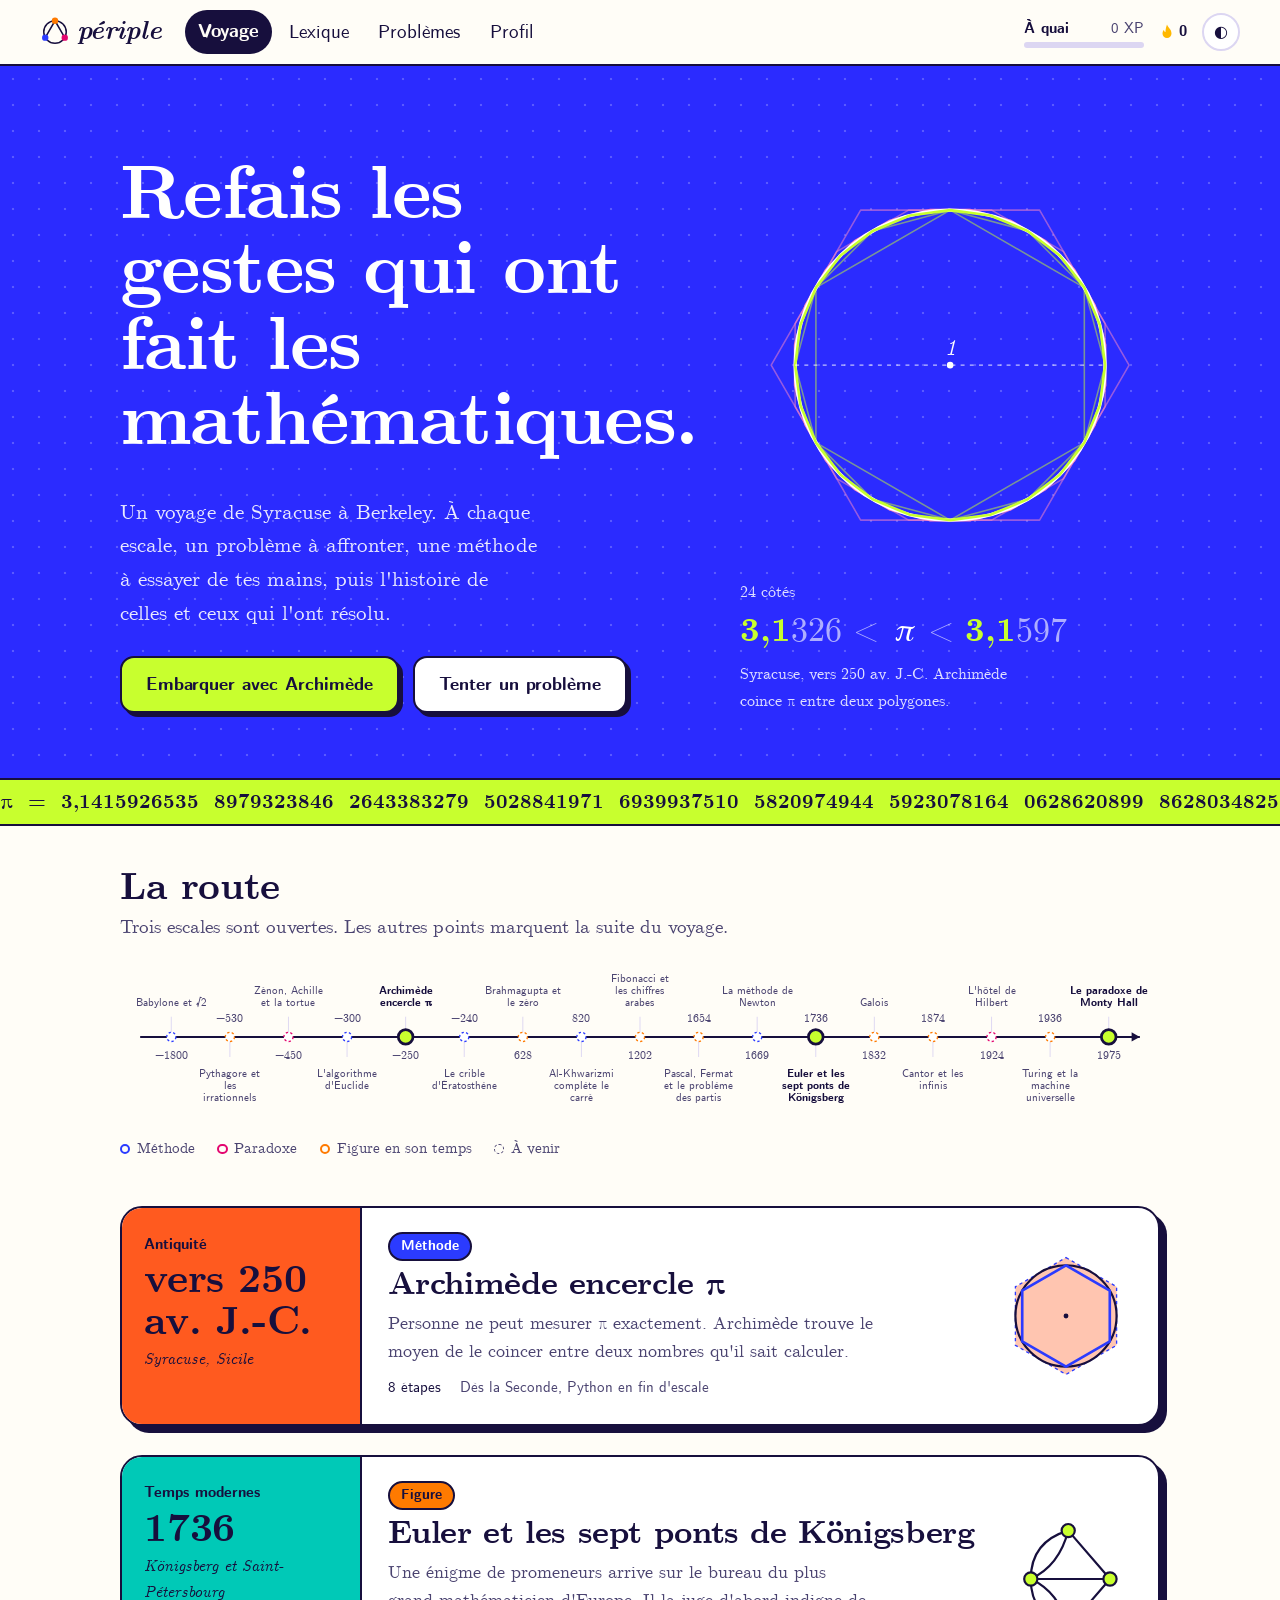
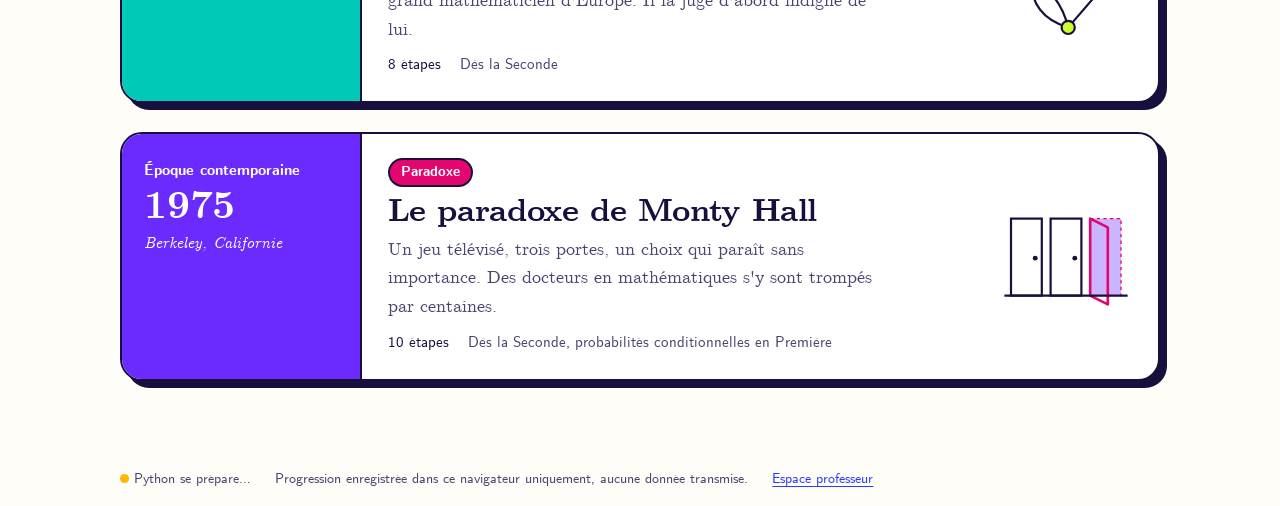
==== index.html @ 724ad152 "Périple : pilote de trois escales, section Problèmes, thèmes par époque Archimède et π, Euler et Kön" ====
<!DOCTYPE html>
<html lang="fr">
<head>
<meta charset="utf-8">
<meta name="viewport" content="width=device-width, initial-scale=1">
<title>Périple, un voyage dans l'histoire des mathématiques</title>
<meta name="description" content="Un voyage dans l'histoire des mathématiques pour le lycée : à chaque escale, un problème, une méthode à expérimenter et son contexte. Dans le navigateur, sans compte.">
<link rel="icon" href="data:image/svg+xml,%3Csvg xmlns='http://www.w3.org/2000/svg' viewBox='0 0 32 32'%3E%3Ccircle cx='16' cy='16' r='12' fill='%23F1F3EE' stroke='%2316233B' stroke-width='1.6'/%3E%3Cpath d='M5.6 22L16 4L26.4 22' fill='none' stroke='%2316233B' stroke-width='1.6'/%3E%3Ccircle cx='5.6' cy='22' r='3.4' fill='%232A4BA0'/%3E%3Ccircle cx='16' cy='4' r='3.4' fill='%238A6100'/%3E%3Ccircle cx='26.4' cy='22' r='3.4' fill='%23AE2F58'/%3E%3C/svg%3E">
<link rel="stylesheet" href="css/style.css">
</head>
<body>
<header class="entete">
  <a class="logo" href="#/" aria-label="Périple, retour à la route">
    <svg viewBox="0 0 32 32" aria-hidden="true"><circle cx="16" cy="16" r="12" fill="none" stroke="var(--encre)" stroke-width="1.6"/><path d="M5.6 22L16 4L26.4 22" fill="none" stroke="var(--encre)" stroke-width="1.6" stroke-linejoin="round"/><circle cx="5.6" cy="22" r="3.4" fill="var(--p1)"/><circle cx="16" cy="4" r="3.4" fill="var(--p3)"/><circle cx="26.4" cy="22" r="3.4" fill="var(--p2)"/></svg>
    périple
  </a>
  <nav class="principal" aria-label="Navigation principale">
    <a href="#/" data-onglet="">Voyage</a>
    <a href="#/lexique" data-onglet="lexique">Lexique</a>
    <a href="#/problemes" data-onglet="problemes">Problèmes</a>
    <a href="#/profil" data-onglet="profil">Profil</a>
  </nav>
  <div class="stats">
    <a class="stat-niveau" href="#/profil" aria-label="Voir mon profil">
      <span id="stat-niveau"></span><span id="stat-xp"></span>
      <span class="jauge"><i id="jauge-xp"></i></span>
    </a>
    <span class="serie" title="Jours d'affilée">
      <svg viewBox="0 0 24 24" aria-hidden="true"><path d="M12 2c1 4 6 6 6 12a6 6 0 0 1-12 0c0-2 1-4 2-5 0 2 1 3 2 3 0-4 1-7 2-10z"/></svg>
      <span id="stat-serie">0</span><span class="sr"> jours d'affilée</span>
    </span>
    <button id="btn-theme" aria-label="Thème sombre" aria-pressed="false">◐</button>
  </div>
</header>

<main id="app"></main>

<footer class="pied">
  <span id="etat-python" data-etat="chargement">Python se prépare…</span>
  <span>Progression enregistrée dans ce navigateur uniquement, aucune donnée transmise.</span>
  <a href="prof.html">Espace professeur</a>
</footer>
<div id="toasts" aria-live="polite"></div>
<noscript><p style="padding:2rem">Ce site a besoin de JavaScript pour exécuter Python dans le navigateur.</p></noscript>

<script src="js/contenu.js"></script>
<script src="js/lexique.js"></script>
<script src="js/moteur.js"></script>
<script src="js/bilan.js"></script>
<script src="js/app.js"></script>
<script src="js/periple.js"></script>
</body>
</html>
---- css/style.css ----
/* Périple — feuille de style. Moteur repris de Synapse ; l'identité propre au site est à la fin du fichier.
   Les noms de variables viennent du moteur d'origine : --ecaille = couleur d'action et de réussite (malachite),
   --soleil = accent (safran : points, étoiles), --corail = erreur, --ciel = liens et focus (lapis).
   --p1 lapis = méthodes, --p2 garance = paradoxes, --p3 ocre = figures. */
@font-face { font-family: "CMU Serif"; font-style: normal; font-weight: 400; font-display: swap; src: url(../polices/cmu-serif-500-roman.woff2) format("woff2"); }
@font-face { font-family: "CMU Serif"; font-style: italic; font-weight: 400; font-display: swap; src: url(../polices/cmu-serif-500-italic.woff2) format("woff2"); }
@font-face { font-family: "CMU Serif"; font-style: normal; font-weight: 700; font-display: swap; src: url(../polices/cmu-serif-700-roman.woff2) format("woff2"); }
@font-face { font-family: "CMU Serif"; font-style: italic; font-weight: 700; font-display: swap; src: url(../polices/cmu-serif-700-italic.woff2) format("woff2"); }
@font-face { font-family: "CMU Sans Serif"; font-style: normal; font-weight: 400; font-display: swap; src: url(../polices/cmu-sans-serif-500-roman.woff2) format("woff2"); }
@font-face { font-family: "CMU Sans Serif"; font-style: normal; font-weight: 700; font-display: swap; src: url(../polices/cmu-sans-serif-700-roman.woff2) format("woff2"); }
@font-face { font-family: "JetBrains Mono"; font-style: normal; font-weight: 400; font-display: swap; src: url(../polices/jetbrains-mono-latin-400-normal.woff2) format("woff2"); }
@font-face { font-family: "JetBrains Mono"; font-style: normal; font-weight: 700; font-display: swap; src: url(../polices/jetbrains-mono-latin-700-normal.woff2) format("woff2"); }
:root {
  --fond: #FFFDF7; --carte: #FFFFFF; --encre: #170F3D; --encre2: #4A4370; --trait: #DCD6F2;
  --ecaille: #00804F; --sur-ecaille: #FFFFFF; --ecaille-pale: #D2FFE6;
  --soleil: #FFB800; --corail: #D4002A; --corail-pale: #FFE1E7; --ciel: #2B3BFF;
  --p1: #2B3BFF; --p2: #E3066F; --p3: #FF7A00; --p4: #00804F;
  --acide: #C8FF2E; --rose: #FF4D9D; --jaune: #FFE01A; --turquoise: #00C9B7; --violet: #6B2BFF; --nuit: #170F3D;
  --eau: #A6E9F5; --terre: #FFF3C4;
  --ed-fond: #170F3D; --ed-texte: #F1EEFF; --ed-num: #8F87C2; --ed-com: #A9A2D6; --ed-bord: transparent;
  --titre: "CMU Serif", "Latin Modern Roman", "Computer Modern", Georgia, serif;
  --texte: "CMU Serif", "Latin Modern Roman", "Computer Modern", Georgia, serif;
  --ui: "CMU Sans Serif", "Segoe UI", system-ui, sans-serif;
  --mono: "JetBrains Mono", ui-monospace, Consolas, "Courier New", monospace;
}
[data-theme="sombre"] {
  --fond: #0E0A2A; --carte: #1A1444; --encre: #F4F1FF; --encre2: #BDB6E0; --trait: #352C6E;
  --ecaille: #3DF5A3; --sur-ecaille: #04261A; --ecaille-pale: #0E3B2C;
  --soleil: #FFD23F; --corail: #FF7A93; --corail-pale: #4A1626; --ciel: #A3ADFF;
  --p1: #8E9BFF; --p2: #FF6FB3; --p3: #FFA347; --p4: #3DF5A3;
  --eau: #1B4470; --terre: #2C2466;
  --ed-fond: #231B55; --ed-num: #9F97D0; --ed-com: #B5AEDF; --ed-bord: #453A8A;
}
*, *::before, *::after { box-sizing: border-box; }
html { -webkit-text-size-adjust: 100%; }
body { margin: 0; background: var(--fond); color: var(--encre); font: 1.0625rem/1.6 var(--texte); padding-bottom: 5rem; }
h1, h2 { font-family: var(--titre); font-weight: 700; line-height: 1.15; letter-spacing: -0.025em; margin: 0 0 .5em; text-wrap: balance; }
h1 { font-size: clamp(1.6rem, 1.2rem + 1.6vw, 2.25rem); }
h1:focus { outline: none; }
h2 { font-size: 1.5rem; }
p { margin: 0 0 1em; }
a { color: var(--ciel); text-underline-offset: 3px; }
code, pre { font-family: var(--mono); font-size: .9em; }
:focus-visible { outline: 3px solid var(--ciel); outline-offset: 2px; border-radius: 4px; }
.sr { position: absolute; width: 1px; height: 1px; overflow: hidden; clip-path: inset(50%); white-space: nowrap; }
.muet { color: var(--encre2); font-size: .95rem; }
[hidden] { display: none !important; }

/* En-tête */
.entete { position: sticky; top: 0; z-index: 20; display: flex; align-items: center; gap: 1.5rem; padding: .6rem clamp(1rem, 4vw, 2.5rem); background: var(--fond); border-bottom: 2px solid var(--trait); }
.logo { display: flex; align-items: center; gap: .45rem; font: 800 1.35rem/1 var(--titre); letter-spacing: -0.04em; color: var(--encre); text-decoration: none; }
.logo svg { width: 30px; height: 30px; }
nav.principal { display: flex; gap: .25rem; margin-right: auto; }
nav.principal a { padding: .45rem .8rem; border-radius: 999px; color: var(--encre); text-decoration: none; font-weight: 700; }
nav.principal a:hover { background: var(--trait); }
nav.principal a[aria-current] { background: var(--encre); color: var(--fond); }
.stats { display: flex; align-items: center; gap: .9rem; font-weight: 700; font-size: .95rem; }
.stat-niveau { display: grid; grid-template-columns: auto auto; gap: 0 .6rem; align-items: baseline; color: var(--encre); text-decoration: none; }
.stat-niveau .jauge { grid-column: 1 / -1; }
#stat-xp { color: var(--encre2); font-weight: 400; text-align: right; }
.jauge { display: block; height: 6px; min-width: 120px; background: var(--trait); border-radius: 99px; overflow: hidden; }
.jauge i { display: block; height: 100%; background: var(--soleil); border-radius: 99px; transition: width .5s; }
.jauge.grand { height: 12px; }
.serie { display: flex; align-items: center; gap: .2rem; }
.serie svg { width: 18px; height: 18px; fill: var(--soleil); }
#btn-theme { width: 2.4rem; height: 2.4rem; border-radius: 50%; border: 2px solid var(--trait); background: var(--carte); color: var(--encre); cursor: pointer; font-size: 1rem; }

main { max-width: 1120px; margin: 0 auto; padding: clamp(1.2rem, 3vw, 2.5rem) clamp(1rem, 4vw, 2.5rem); }
.pied { max-width: 1120px; margin: 2rem auto 0; padding: 1rem clamp(1rem, 4vw, 2.5rem); color: var(--encre2); font-size: .9rem; display: flex; flex-wrap: wrap; gap: .5rem 1.5rem; }
#etat-python::before { content: ""; display: inline-block; width: .6em; height: .6em; border-radius: 50%; margin-right: .4em; background: var(--soleil); }
#etat-python[data-etat="pret"]::before { background: var(--ecaille); }
#etat-python[data-etat="echec"]::before { background: var(--corail); }

/* Boutons */
.btn { display: inline-flex; align-items: center; justify-content: center; min-height: 2.75rem; padding: .55rem 1.15rem; border: 2px solid var(--ecaille); border-radius: 12px; background: var(--ecaille); color: var(--sur-ecaille); font: 700 1rem var(--texte); text-decoration: none; cursor: pointer; }
.btn:hover { filter: brightness(1.08); }
.btn:active { transform: translateY(1px); }
.btn.gros { font-size: 1.15rem; padding: .8rem 1.5rem; border-radius: 14px; }
.btn.petit { min-height: 2.2rem; padding: .3rem .8rem; }
.btn.secondaire { background: transparent; color: var(--encre); border-color: var(--encre); }
.btn.lien { background: none; border-color: transparent; color: var(--ciel); padding-inline: .4rem; text-decoration: underline; text-underline-offset: 3px; }
.btn.danger { color: var(--corail); }
.actions { display: flex; flex-wrap: wrap; align-items: center; gap: .6rem; margin: .9rem 0; }
.actions.fin { margin-top: 2rem; }

/* Éditeur et console */
.ed { display: flex; border: 1px solid var(--ed-bord); background: var(--ed-fond); border-radius: 14px; overflow: hidden; font: 15px/1.6 var(--mono); }
.ed:focus-within { outline: 3px solid var(--ciel); outline-offset: 2px; }
.ed-num { padding: 14px 10px 14px 14px; text-align: right; color: var(--ed-num); white-space: pre; user-select: none; }
.ed-zone { position: relative; flex: 1; min-width: 0; }
.ed-hl, .ed textarea { margin: 0; padding: 14px 14px 14px 4px; font: inherit; white-space: pre; tab-size: 4; border: 0; letter-spacing: 0; }
.ed-hl { position: absolute; inset: 0; overflow: hidden; color: var(--ed-texte); pointer-events: none; }
.ed textarea { display: block; position: relative; width: 100%; resize: none; background: transparent; color: transparent; caret-color: #fff; outline: none; overflow-x: auto; overflow-y: hidden; }
.ed textarea::selection { background: rgba(122, 162, 255, .35); }
.t-c { color: var(--ed-com); font-style: italic; } .t-s { color: #9CE0A8; } .t-k { color: #FFC857; font-weight: 700; } .t-b { color: #8CC8FF; } .t-n { color: #FFA3B1; }
pre.code { margin: 0 0 1rem; padding: 14px 16px; border: 1px solid var(--ed-bord); background: var(--ed-fond); color: var(--ed-texte); border-radius: 14px; overflow-x: auto; font-size: 15px; line-height: 1.6; }
.cons { min-height: 3.2rem; padding: .8rem 1rem; background: var(--carte); border: 2px solid var(--trait); border-radius: 14px; }
.cons pre { margin: 0; white-space: pre-wrap; word-break: break-word; font-size: 15px; line-height: 1.55; }
.cons p { margin: 0; }
.charge::after { content: ""; display: inline-block; width: .9em; height: .9em; margin-left: .5em; vertical-align: -.1em; border: 2px solid var(--trait); border-top-color: var(--ecaille); border-radius: 50%; animation: tourne .8s linear infinite; }
@keyframes tourne { to { transform: rotate(360deg); } }
.err { margin-top: .6rem; padding: .7rem .9rem; background: var(--corail-pale); border-left: 5px solid var(--corail); border-radius: 8px; }
.err:first-child { margin-top: 0; }
.err strong { color: var(--corail); }
.err p { margin: .2rem 0 .4rem; }
.err code { display: block; color: var(--encre2); white-space: pre-wrap; }
.saisie { display: flex; gap: .5rem; margin-top: .5rem; }
.saisie input, #pseudo, .reponse { font: 15px/1.5 var(--mono); padding: .45rem .7rem; border: 2px solid var(--encre2); border-radius: 10px; background: var(--carte); color: var(--encre); }
.saisie input { flex: 1; min-width: 0; }
.reponse { display: block; width: 100%; max-width: 32rem; margin: .3rem 0; resize: vertical; }
label { font-weight: 700; display: block; margin-top: 1rem; }
label.btn { margin-top: 0; }
#pseudo { display: block; width: 100%; max-width: 20rem; font-family: var(--texte); font-size: 1rem; }

/* Pas à pas */
.pap { display: grid; gap: .7rem; }
.pap-titre { font-weight: 700; margin: 0; }
.pap-cmd { display: flex; flex-wrap: wrap; align-items: center; gap: .5rem; }
.pap-cmd input { flex: 1 1 8rem; min-width: 6rem; accent-color: var(--ecaille); }
.pap-cmd .btn { flex: 0 0 auto; }
.pap-cmd button:disabled { opacity: .4; cursor: default; }
.pap-corps { display: grid; grid-template-columns: repeat(auto-fit, minmax(230px, 1fr)); gap: .8rem; align-items: start; }
.pap-code { border: 1px solid var(--ed-bord); background: var(--ed-fond); color: var(--ed-texte); border-radius: 10px; padding: .5rem 0; font: 14px/1.65 var(--mono); overflow-x: auto; max-height: 24rem; }
.pap-code div { display: flex; white-space: pre; padding-right: .8rem; border-left: 4px solid transparent; min-width: max-content; }
.pap-code code { font: inherit; }
.pap-code .fleche { width: 1.3em; text-align: center; color: var(--soleil); flex: none; }
.pap-code .num { width: 1.8em; margin-right: .9em; text-align: right; color: var(--ed-num); flex: none; }
.pap-code .va { background: rgba(245, 179, 1, .22); border-left-color: var(--soleil); }
.pap-code .vient { background: rgba(255, 255, 255, .08); }
.pap-sous { font-weight: 700; font-size: .9rem; margin: .6rem 0 .2rem; color: var(--encre2); }
.pap-sous:first-child { margin-top: 0; }
.pap-etat table { width: 100%; border-collapse: collapse; font: 14px/1.5 var(--mono); }
.pap-etat th, .pap-etat td { text-align: left; padding: .2rem .5rem; border-bottom: 1px solid var(--trait); font-weight: 400; word-break: break-word; }
.pap-etat th { width: 35%; color: var(--encre2); }
.pap-etat .change td, .pap-etat .change th { background: var(--ecaille-pale); font-weight: 700; color: var(--encre); }
.pap-etat pre { font-size: 14px; }

/* Accueil */
.hero { display: grid; grid-template-columns: minmax(0, 1fr) minmax(0, 1fr); gap: clamp(1.5rem, 4vw, 3.5rem); align-items: center; padding: clamp(.5rem, 3vw, 2.5rem) 0 clamp(2rem, 5vw, 4rem); }
.hero h1 { font-size: clamp(2.1rem, 1.2rem + 4vw, 3.7rem); line-height: 1.04; letter-spacing: -0.04em; font-weight: 800; }
.hero-texte p { font-size: 1.2rem; max-width: 34ch; color: var(--encre2); margin-bottom: 1.6rem; }
.hero-demo .cons { min-height: 6.2rem; }
.parcours { padding: 2rem 0 2.5rem; border-top: 2px solid var(--trait); display: grid; grid-template-columns: 15rem minmax(0, 1fr); gap: 1.5rem 3rem; }
.parcours > header h2 { font-size: 2.2rem; margin-bottom: .2rem; }
.parcours > header p { color: var(--encre2); }
.fin-parcours .btn { justify-self: start; align-self: center; }
.serpent { position: relative; list-style: none; padding: 0; margin: 0; }
.serpent svg { position: absolute; inset: 0; width: 100%; height: 100%; pointer-events: none; overflow: visible; }
.piste, .corps, .ecailles { fill: none; stroke-linecap: round; stroke-linejoin: round; }
.piste { stroke: var(--trait); stroke-width: 16; }
.corps { stroke: var(--ecaille); stroke-width: 30; }
.ecailles { stroke: var(--soleil); stroke-width: 7; stroke-dasharray: .1 20; }
.rang { position: relative; display: flex; align-items: center; gap: 1.4rem; min-height: 92px; margin-left: calc(var(--k) * var(--pas)); }
.noeud { position: relative; z-index: 1; flex: none; display: grid; place-items: center; width: 60px; height: 60px; margin: 8px; border-radius: 50%; background: var(--carte); border: 4px solid var(--trait); color: var(--encre2); font: 800 1.35rem var(--titre); text-decoration: none; }
.noeud:hover { border-color: var(--ecaille); }
.noeud.fait { background: var(--ecaille); border-color: var(--ecaille); color: var(--sur-ecaille); }
.noeud.tete { width: 76px; height: 76px; margin: 0; background: var(--ecaille); border-color: var(--ecaille); }
.noeud.tete::after { content: ""; position: absolute; left: 50%; bottom: -15px; width: 6px; height: 16px; margin-left: -3px; background: var(--corail); border-radius: 0 0 3px 3px; z-index: -1; }
.yeux { display: flex; gap: 10px; margin-top: 6px; }
.yeux i { width: 18px; height: 18px; border-radius: 50%; background: #fff; display: grid; place-items: center; }
.yeux i::after { content: ""; width: 8px; height: 8px; border-radius: 50%; background: #14213D; transform: translateY(2px); }
.rang-texte { display: flex; flex-direction: column; line-height: 1.35; }
.rang-texte a { color: var(--encre); text-decoration: none; font: 800 1.25rem var(--titre); }
.rang-texte a:hover { text-decoration: underline; }
.rang-texte > span { color: var(--encre2); font-size: .95rem; }
.etoiles { color: var(--soleil); letter-spacing: .05em; }
.etoiles .vide, .difficulte .vide { color: var(--trait); }

/* Chapitre */
.fil { display: flex; flex-wrap: wrap; align-items: center; gap: .5rem 1.2rem; margin-bottom: 1.6rem; }
.retour { font-weight: 700; }
.retour::before { content: "‹ "; }
.fil-titre { color: var(--encre2); }
.fil-titre strong { color: var(--encre); }
.pas { display: flex; flex-wrap: wrap; gap: 6px; list-style: none; margin: 0 0 0 auto; padding: 0; }
.pas a { display: block; width: 22px; height: 22px; border-radius: 50%; border: 3px solid var(--trait); background: var(--carte); }
.pas a.lecon { border-radius: 7px; }
.pas a.fait { background: var(--ecaille); border-color: var(--ecaille); }
.pas a[aria-current] { box-shadow: 0 0 0 3px var(--fond), 0 0 0 6px var(--encre); }
.etape { max-width: 46rem; }
.etape-code { max-width: none; }
.prose { max-width: 66ch; }
.prose ul { padding-left: 1.2rem; }
.prose li { margin-bottom: .3em; }
.prose code, .resultats code, .indice code { background: var(--ecaille-pale); padding: .08em .35em; border-radius: 5px; }
.prose pre { background: var(--carte); border: 2px solid var(--trait); border-radius: 10px; padding: .6rem .9rem; overflow-x: auto; }
.essai { margin-top: 1.5rem; }
.essai-titre { font: 800 1.1rem var(--titre); margin-bottom: .5rem; }
.etape-nav { display: flex; justify-content: space-between; gap: 1rem; margin-top: 3rem; padding-top: 1rem; border-top: 2px solid var(--trait); font-size: .95rem; }
.choix { display: grid; gap: .6rem; max-width: 34rem; }
.choix button { text-align: left; padding: .8rem 1rem; border: 2px solid var(--encre2); border-radius: 12px; background: var(--carte); color: var(--encre); font: 1.05rem var(--texte); cursor: pointer; }
.choix button:hover:not(:disabled) { border-color: var(--ecaille); background: var(--ecaille-pale); }
.choix button.bon { border-color: var(--ecaille); background: var(--ecaille-pale); font-weight: 700; opacity: 1; }
.choix button.faux { border-color: var(--corail); background: var(--corail-pale); text-decoration: line-through; }
.choix button:disabled { cursor: default; }
.choix button:disabled:not(.bon):not(.faux) { opacity: .55; }
.retour-qcm { min-height: 1.6em; margin-top: .8rem; color: var(--corail); font-weight: 700; }
.lignes { list-style: none; padding: 0; margin: 0 0 1rem; display: grid; gap: 6px; }
.lignes li { display: flex; align-items: stretch; gap: 6px; }
.lignes pre.code { flex: 1; margin: 0; padding: 10px 14px; border-radius: 10px; }
.fleches { display: flex; gap: 4px; }
.fleches button { width: 2.75rem; border: 2px solid var(--encre2); border-radius: 10px; background: var(--carte); color: var(--encre); font-size: 1.1rem; cursor: pointer; }
.fleches button:disabled { opacity: .3; cursor: default; }
.duo { display: grid; grid-template-columns: minmax(0, 5fr) minmax(0, 7fr); gap: 2rem 2.5rem; align-items: start; }
.difficulte { color: var(--ecaille); font-size: .9rem; }
.cons:empty { display: none; }
.indice { margin-top: 1rem; padding: .7rem .9rem; background: var(--carte); border-left: 5px solid var(--soleil); border-radius: 8px; }
.indice pre.code { margin: .6rem 0 0; }
.indice.refaire { border-left-color: var(--ecaille); }
.indice.refaire .btn { min-height: 0; padding: 0 .2rem; }
.atelier .actions { margin: .7rem 0; }
.tests { margin-top: .8rem; }
.echec-titre { font-weight: 700; }
.resultats { list-style: none; padding: 0; margin: 0; display: grid; gap: .5rem; }
.resultats li { display: flex; gap: .6rem; }
.resultats li > div { min-width: 0; flex: 1; }
.marque { flex: none; width: 1.6rem; height: 1.6rem; display: grid; place-items: center; border-radius: 50%; font-weight: 700; color: #fff; background: var(--corail); }
.resultats .ok .marque { background: var(--ecaille); color: var(--sur-ecaille); }
.compare { display: grid; grid-template-columns: 1fr 1fr; gap: .6rem; margin-top: .4rem; }
.compare span { font-size: .85rem; color: var(--encre2); font-weight: 700; }
.compare pre { margin: 0; padding: .5rem .7rem; background: var(--carte); border: 2px solid var(--trait); border-radius: 8px; overflow-x: auto; max-height: 14rem; }
.succes { display: flex; flex-wrap: wrap; align-items: center; justify-content: space-between; gap: 1rem; margin-top: 1.2rem; padding: 1rem 1.2rem; background: var(--ecaille-pale); border: 2px solid var(--ecaille); border-radius: 14px; animation: pose .35s cubic-bezier(.2, 1.4, .4, 1); }
.succes strong { font: 800 1.3rem var(--titre); margin-right: .8rem; }
.succes .gain { font-weight: 700; color: var(--ecaille); }
.succes p { margin: .4rem 0 0; max-width: 60ch; }
@keyframes pose { from { transform: scale(.96); opacity: 0; } }

/* Bilan, défis, profil */
.bilan-etoiles { font: 800 3rem/1 var(--titre); margin: .5rem 0 1rem; }
.recap { list-style: none; padding: 0; margin: 1.5rem 0 0; max-width: 34rem; }
.recap li { display: flex; justify-content: space-between; gap: 1rem; padding: .5rem 0; border-bottom: 1px solid var(--trait); }
.page { max-width: 52rem; }
.page.problemes { max-width: none; }
.page h2 { margin-top: 2.5rem; }
.defis { list-style: none; padding: 0; margin: 1.5rem 0 0; }
.defis a { display: flex; flex-wrap: wrap; align-items: baseline; gap: .4rem 1rem; padding: 1rem .2rem; border-bottom: 2px solid var(--trait); color: var(--encre); text-decoration: none; }
.defis a:hover strong { text-decoration: underline; }
.defis strong { font: 800 1.3rem var(--titre); }
.defis .muet { margin-left: auto; }
.pastille { padding: .1rem .6rem; border-radius: 99px; background: var(--soleil); color: #14213D; font-size: .85rem; font-weight: 700; }
.profil-haut { display: grid; grid-template-columns: minmax(0, 3fr) minmax(0, 2fr); gap: 2rem; align-items: start; }
.mue-nom { font: 800 clamp(1.8rem, 5vw, 2.8rem)/1.05 var(--titre); letter-spacing: -0.03em; margin-bottom: .3rem; color: var(--ecaille); }
.mues { display: flex; flex-wrap: wrap; gap: .3rem .5rem; list-style: none; padding: 0; margin: 1rem 0 0; font-size: .9rem; color: var(--encre2); }
.mues li::after { content: " ›"; }
.mues li:last-child::after { content: ""; }
.mues li.fait { color: var(--encre); font-weight: 700; }
.chiffres { margin: 0; display: grid; gap: .8rem; }
.chiffres div { display: flex; justify-content: space-between; align-items: baseline; gap: 1rem; border-bottom: 1px solid var(--trait); padding-bottom: .4rem; }
.chiffres dd { margin: 0; font: 800 1.5rem var(--titre); }
.badges { list-style: none; padding: 0; margin: 0; display: grid; grid-template-columns: repeat(auto-fill, minmax(15rem, 1fr)); gap: 1rem 1.5rem; }
.badges li { display: flex; gap: .8rem; align-items: center; color: var(--encre2); }
.badges li div { display: flex; flex-direction: column; line-height: 1.3; font-size: .92rem; }
.badges li.obtenu strong { color: var(--encre); }
.ecusson { flex: none; width: 44px; height: 50px; background: var(--trait); clip-path: polygon(50% 0, 100% 25%, 100% 75%, 50% 100%, 0 75%, 0 25%); }
.obtenu .ecusson { background: radial-gradient(circle at 50% 38%, var(--soleil) 0 9px, transparent 10px), var(--ecaille); }

/* Tableau de classe */
.reponse.large { max-width: none; font-size: 13px; word-break: break-all; }
.prof main { max-width: 1280px; }
.prof h2 { margin-top: 2.2rem; }
label.en-ligne { margin: 0; }
select { font: 1rem var(--texte); padding: .5rem .7rem; border: 2px solid var(--encre2); border-radius: 10px; background: var(--carte); color: var(--encre); max-width: 100%; }
.defile { overflow-x: auto; border: 2px solid var(--trait); border-radius: 12px; background: var(--carte); }
table.classe, table.etapes { border-collapse: collapse; width: 100%; font-size: .95rem; }
.classe th, .classe td, .etapes th, .etapes td { padding: .45rem .6rem; border-bottom: 1px solid var(--trait); text-align: center; white-space: nowrap; vertical-align: top; }
.classe tbody th, .classe tfoot th, .classe thead th:first-child { position: sticky; left: 0; z-index: 1; background: var(--carte); text-align: left; }
.classe thead th { vertical-align: bottom; background: var(--carte); }
.classe thead button { font: 700 .92rem var(--texte); color: var(--encre); background: none; border: 0; padding: .2rem; cursor: pointer; white-space: nowrap; }
.classe thead button:hover { text-decoration: underline; }
.classe .sous { display: block; font-size: .78rem; font-weight: 400; color: var(--encre2); max-width: 8.5rem; overflow: hidden; text-overflow: ellipsis; margin: 0 auto; }
.classe td.plein { background: var(--ecaille); color: var(--sur-ecaille); font-weight: 700; }
.classe td.plein .sous { color: inherit; }
.classe td.partiel { background: var(--ecaille-pale); }
.classe td.vide { color: var(--encre2); }
.classe tfoot td, .classe tfoot th { font-weight: 700; border-bottom: 0; }
#detail { overflow-x: auto; }
.etapes { max-width: 52rem; }
.etapes th, .etapes td { text-align: left; white-space: normal; }
.etapes td:nth-child(3) { white-space: nowrap; }
.barre { display: inline-block; width: 6rem; height: .7rem; margin-right: .4rem; background: var(--trait); border-radius: 99px; overflow: hidden; vertical-align: middle; }
.barre i { display: block; height: 100%; background: var(--ecaille); }

/* ---------- Synapse : carte, parties, nouvelles étapes ---------- */
.hero-reseau { text-align: center; }
svg.reseau { width: 100%; max-width: 440px; height: auto; }
.reseau line { stroke: var(--trait); stroke-width: 1.4; }
.reseau line.allume { stroke: var(--soleil); stroke-width: 2.6; }
.reseau circle { fill: var(--carte); stroke-width: 3.5; }
.reseau circle.p1 { stroke: var(--p1); } .reseau circle.p2 { stroke: var(--p2); } .reseau circle.p3 { stroke: var(--p3); } .reseau circle.p4 { stroke: var(--p4); }
.reseau circle.fait.p1 { fill: var(--p1); } .reseau circle.fait.p2 { fill: var(--p2); } .reseau circle.fait.p3 { fill: var(--p3); } .reseau circle.fait.p4 { fill: var(--p4); }
.reseau circle.encours { stroke-width: 6; }
.reseau circle.avenir { stroke-dasharray: 4 5; stroke-width: 2; }
.reseau text { font: 800 15px var(--titre); fill: var(--encre); text-anchor: middle; pointer-events: none; }
.reseau text.fait { fill: var(--carte); }
.reseau text.avenir { fill: var(--encre2); }
.reseau a:hover circle, .reseau a:focus-visible circle { stroke-width: 7; }
.reseau a:focus-visible { outline: none; }
.partie { --pc: var(--p1); padding: 2rem 0 2.2rem; border-top: 2px solid var(--trait); display: grid; grid-template-columns: 17rem minmax(0, 1fr); gap: 1rem 3rem; }
.partie.p2 { --pc: var(--p2); } .partie.p3 { --pc: var(--p3); } .partie.p4 { --pc: var(--p4); }
.partie-num { margin: 0 0 .2rem; font-weight: 700; color: var(--pc); }
.partie > header h2 { font-size: 1.7rem; margin-bottom: .4rem; }
.partie > header p:last-child { color: var(--encre2); }
.chapitres { list-style: none; margin: 0; padding: 0; display: grid; gap: .3rem; }
.chapitres li > a, .chapitres li > div { display: flex; align-items: center; gap: 1rem; padding: .7rem .6rem; border-radius: 14px; color: var(--encre); text-decoration: none; }
.chapitres li > a:hover { background: var(--carte); }
.chapitres .num { flex: none; display: grid; place-items: center; width: 46px; height: 46px; border-radius: 50%; border: 3.5px solid var(--pc); font: 800 1.1rem var(--titre); background: var(--carte); }
.chapitres .fait .num { background: var(--pc); color: var(--carte); }
.chapitres .avenir { color: var(--encre2); }
.chapitres .avenir .num { border-style: dashed; border-width: 2px; }
.chapitres .txt { display: flex; flex-direction: column; line-height: 1.35; min-width: 0; }
.chapitres .txt strong { font: 700 1.12rem/1.3 var(--titre); letter-spacing: -0.01em; }
.chapitres .txt > span { color: var(--encre2); font-size: .95rem; }
.question { font-size: 1.1rem; }
.etape-lecon.synthese { border: 2px solid var(--soleil); border-radius: 18px; padding: 1.4rem clamp(1rem, 3vw, 2rem); background: var(--carte); }
aside.savoir, aside.retenir { margin: 1.2rem 0; padding: .8rem 1rem; border-radius: 10px; border-left: 5px solid var(--soleil); background: var(--carte); }
aside.retenir { border-left-color: var(--ecaille); background: var(--ecaille-pale); }
.formule { font: 1.15rem var(--mono); text-align: center; padding: .6rem; overflow-x: auto; }
.je-sais { list-style: none; padding: 0; display: grid; grid-template-columns: repeat(auto-fit, minmax(15rem, 1fr)); gap: .3rem 1.5rem; }
.je-sais li::before { content: "☐ "; color: var(--soleil); font-size: 1.1em; }
table.donnees { border-collapse: collapse; margin: 0 0 1.2rem; font-size: .95rem; background: var(--carte); display: block; max-width: 100%; overflow-x: auto; width: max-content; }
.donnees th, .donnees td { border: 1px solid var(--trait); padding: .35rem .7rem; text-align: center; }
.donnees thead th { background: var(--encre); color: var(--fond); font-weight: 700; }
.donnees.large { width: auto; display: table; } .donnees.large td, .donnees.large tbody th { text-align: left; vertical-align: top; }
.deux-textes { display: grid; grid-template-columns: repeat(auto-fit, minmax(11rem, 1fr)); gap: 1rem; margin: 0 0 1.4rem; max-width: 34rem; }
.deux-textes figure { margin: 0; background: var(--carte); border: 2px solid var(--trait); border-radius: 14px; overflow: hidden; }
.deux-textes figcaption { background: var(--encre); color: var(--fond); font-weight: 700; padding: .3rem .9rem; }
.deux-textes p { margin: 0; padding: .9rem; font-style: italic; text-align: center; line-height: 1.7; }
.schema { margin: 1rem 0 1.2rem; }
.schema-titre { font-weight: 700; margin: .9rem 0 .4rem; }
.schema-ligne { display: flex; flex-wrap: wrap; align-items: center; gap: .4rem; }
.schema-ligne span, .schema-ligne b { padding: .45rem .7rem; border-radius: 10px; border: 2px solid var(--trait); background: var(--carte); font-size: .95rem; }
.schema-ligne b { border-color: var(--encre); background: var(--encre); color: var(--fond); }
.schema-ligne i { font-style: normal; font-weight: 700; color: var(--soleil); }
.frise { list-style: none; margin: 1rem 0 1.4rem; padding: 0 0 0 1.2rem; border-left: 4px solid var(--p1); }
.frise li { position: relative; padding: .25rem 0 .25rem .4rem; }
.frise li::before { content: ""; position: absolute; left: calc(-1.2rem - 9px); top: .75rem; width: 14px; height: 14px; border-radius: 50%; background: var(--soleil); }
.frise b { display: inline-block; min-width: 6.2rem; font-family: var(--titre); color: var(--p1); }
.frise .hiver { color: var(--encre2); font-style: italic; } .frise .hiver::before { background: var(--encre2); }
.phases { list-style: none; padding: 0; margin: 1rem 0; display: grid; grid-template-columns: repeat(auto-fit, minmax(11rem, 1fr)); gap: .6rem; counter-reset: ph; }
.phases li { counter-increment: ph; padding: .7rem .9rem; border-radius: 12px; background: var(--carte); border: 2px solid var(--trait); font-size: .95rem; }
.phases li strong { display: block; font-family: var(--titre); }
.phases li strong::before { content: counter(ph) ". "; color: var(--soleil); }
.lignes.phrases li p { flex: 1; margin: 0; padding: .6rem .9rem; border-radius: 10px; background: var(--carte); border: 2px solid var(--trait); }
.tri { list-style: none; padding: 0; margin: 0 0 1rem; display: grid; gap: .7rem; max-width: 46rem; }
.tri li { padding: .8rem 1rem; border-radius: 14px; background: var(--carte); border: 2px solid var(--trait); }
.tri li.juste { border-color: var(--ecaille); }
.tri li.faux { border-color: var(--corail); }
.tri-txt { margin: 0 0 .6rem; }
.tri-choix { display: flex; flex-wrap: wrap; gap: .4rem; }
.tri-choix button { flex: 1 1 auto; min-height: 2.6rem; padding: .4rem .8rem; border: 2px solid var(--encre2); border-radius: 10px; background: transparent; color: var(--encre); font: 1rem var(--texte); cursor: pointer; }
.tri-choix button[aria-pressed="true"] { background: var(--encre); border-color: var(--encre); color: var(--fond); font-weight: 700; }
.tri-choix button:disabled { cursor: default; }
.tri-choix button:disabled:not([aria-pressed="true"]) { opacity: .4; }
.tri .juste .tri-choix button[aria-pressed="true"] { background: var(--ecaille); border-color: var(--ecaille); color: var(--sur-ecaille); }
.tri-expl { margin: .6rem 0 0; font-size: .95rem; color: var(--encre2); }
.tri .faux .tri-expl { color: var(--corail); font-weight: 700; }
.quiz-n { margin: 1.4rem 0 .2rem; font-weight: 700; color: var(--encre2); font-size: .95rem; }
.quiz-txt { font: 700 1.2rem/1.35 var(--titre); letter-spacing: -0.01em; max-width: 40rem; }
.quiz-expl { display: flex; flex-wrap: wrap; align-items: center; justify-content: space-between; gap: .8rem 1rem; margin-top: 1rem; padding: .9rem 1.1rem; border-radius: 14px; background: var(--ecaille-pale); border: 2px solid var(--ecaille); }
.quiz-expl p { margin: 0; max-width: 56ch; flex: 1 1 16rem; }
.knn { display: grid; grid-template-columns: minmax(0, 360px) minmax(0, 1fr); gap: 1rem 1.6rem; align-items: start; padding: 1rem; border-radius: 16px; background: var(--carte); border: 2px solid var(--trait); max-width: 52rem; }
.knn svg { width: 100%; height: auto; touch-action: none; cursor: crosshair; user-select: none; }
.knn .grille { stroke: var(--trait); stroke-width: 1; } .knn .axe { stroke: var(--encre); stroke-width: 1.6; }
.knn .gradu { font: 11px var(--texte); fill: var(--encre2); }
.knn .saut { fill: var(--soleil); } .knn .saut.atyp { stroke: var(--encre); stroke-width: 2.5; }
.knn .criq { fill: var(--p1); }
.knn .lien { stroke: var(--encre); stroke-width: 1.6; stroke-dasharray: 5 4; }
.knn .inconnu { fill: #E8A20C; stroke: var(--encre); stroke-width: 1.5; } .knn .prise { fill: transparent; }
.knn-cmd { display: grid; gap: .7rem; }
.knn-legende { margin: 0; display: flex; flex-wrap: wrap; gap: .3rem 1.1rem; font-size: .95rem; }
.knn-legende span::before { content: ""; display: inline-block; width: .8em; height: .8em; margin-right: .4em; vertical-align: -.05em; }
.l-saut::before { background: var(--soleil); border-radius: 50%; } .l-criq::before { background: var(--p1); } .l-inc::before { background: #E8A20C; clip-path: polygon(50% 0, 61% 35%, 98% 35%, 68% 57%, 79% 91%, 50% 70%, 21% 91%, 32% 57%, 2% 35%, 39% 35%); width: 1em !important; height: 1em !important; }
.knn-ligne { display: flex; flex-wrap: wrap; align-items: center; gap: .4rem .5rem; }
.knn-ligne label { margin: 0; font-weight: 400; font-size: .95rem; }
.knn-ligne input { width: 4.6rem; font: 1rem var(--mono); padding: .35rem .4rem; border: 2px solid var(--encre2); border-radius: 8px; background: var(--carte); color: var(--encre); }
.knn-ligne button { min-height: 2.5rem; min-width: 2.7rem; padding: .3rem .7rem; border: 2px solid var(--encre2); border-radius: 10px; background: transparent; color: var(--encre); font: 700 .95rem var(--texte); cursor: pointer; }
.knn-ligne button[aria-pressed="true"] { background: var(--encre); border-color: var(--encre); color: var(--fond); }
.knn-coche { display: flex; gap: .5rem; align-items: flex-start; margin: 0; font-weight: 400; font-size: .95rem; }
.knn-coche input { width: 1.2rem; height: 1.2rem; margin-top: .2rem; accent-color: var(--ecaille); flex: none; }
.knn-res { margin: 0; padding: .6rem .8rem; border-radius: 10px; background: var(--fond); font-size: .97rem; }
.knn .frontiere { stroke: var(--ecaille); stroke-width: 3; }
.pc-journal { list-style: none; margin: 0; padding: .6rem .8rem; border-radius: 10px; background: var(--fond); font: .9rem/1.6 var(--mono); }
.pixels { display: grid; grid-template-columns: minmax(0, 330px) minmax(0, 1fr); gap: 1rem 1.6rem; align-items: start; padding: 1rem; border-radius: 16px; background: var(--carte); border: 2px solid var(--trait); max-width: 46rem; }
.pixels-grille { display: grid; grid-template-columns: repeat(10, 1fr); gap: 2px; }
.pixels-grille button { aspect-ratio: 1; padding: 0; border: 1px solid var(--trait); border-radius: 3px; background: var(--fond); color: var(--encre2); font: 700 .8rem var(--mono); cursor: pointer; }
.pixels-grille button[aria-pressed="true"] { background: var(--encre); color: var(--fond); border-color: var(--encre); }
.pixels-res { margin: 0 0 .6rem; }
.neurone { display: grid; grid-template-columns: minmax(0, 1fr) auto; gap: 1rem 2rem; align-items: start; padding: 1rem; border-radius: 16px; background: var(--carte); border: 2px solid var(--trait); max-width: 50rem; }
.neu-ligne { display: grid; grid-template-columns: minmax(0, 11rem) minmax(0, 1fr) 3rem; gap: .6rem; align-items: center; margin-bottom: .5rem; }
.neu-ligne label { margin: 0; font-weight: 400; }
.neu-ligne input { width: 100%; accent-color: var(--ecaille); height: 2rem; }
.neu-ligne output { font: 700 1rem var(--mono); text-align: right; }
.neu-regle { margin: .6rem 0 0; font-size: .95rem; color: var(--encre2); }
.neu-table { margin: 0; display: table; width: auto; }
.neu-table th span { display: block; font-weight: 400; font-size: .78rem; }
.neu-table tr.faux td { background: var(--corail-pale); color: var(--corail); }
blockquote.recit { margin: 0 0 1.2rem; padding: .9rem 1.1rem; border-left: 5px solid var(--soleil); border-radius: 10px; background: var(--carte); font-style: italic; max-width: 66ch; }
.gen { padding: 1rem; border-radius: 16px; background: var(--carte); border: 2px solid var(--trait); max-width: 46rem; }
.gen-titre { margin: .8rem 0 .2rem; font-weight: 700; font-size: .9rem; color: var(--encre2); }
.gen-titre:first-child { margin-top: 0; }
.gen-texte { margin: 0; font-family: var(--mono); font-size: .9rem; }
.gen-phrase { margin: 0; min-height: 2.2rem; font: 1.25rem var(--mono); }
.gen-phrase strong { background: var(--ecaille-pale); padding: 0 .3rem; border-radius: 6px; }
.gen-suivants { list-style: none; margin: 0; padding: 0; display: flex; flex-wrap: wrap; gap: .4rem; min-height: 2.2rem; }
.gen-suivants li { padding: .2rem .7rem; border-radius: 99px; border: 2px solid var(--encre2); font-family: var(--mono); font-size: .95rem; }
.gen-histo { margin: 0; padding-left: 1.2rem; font-size: .95rem; }
@media (max-width: 760px) { .donnees.large { display: block; overflow-x: auto; font-size: .9rem; } .donnees.large th, .donnees.large td { padding: .3rem .45rem; } }
@media (max-width: 900px) { .partie, .knn, .pixels, .neurone { grid-template-columns: minmax(0, 1fr); } }

/* Notifications */
#toasts { position: fixed; z-index: 50; right: 1rem; bottom: 5.5rem; display: grid; gap: .5rem; justify-items: end; pointer-events: none; }
.toast { padding: .7rem 1.1rem; border-radius: 12px; background: var(--encre); color: var(--fond); font-weight: 700; animation: pose .3s; max-width: 22rem; }
.toast.niveau, .toast.badge { background: var(--soleil); color: #1E2140; }
.toast.erreur { background: var(--corail); color: #fff; }
.confettis { position: fixed; inset: 0; z-index: 40; pointer-events: none; overflow: hidden; }
.confettis i { position: absolute; top: -20px; width: 10px; height: 16px; border-radius: 3px; animation: chute linear forwards; }
@keyframes chute { to { top: 105%; rotate: 540deg; } }

@media (min-width: 761px) { body { padding-bottom: 0; } #toasts { bottom: 1rem; } }
@media (max-width: 900px) {
  .hero, .duo, .parcours, .profil-haut { grid-template-columns: minmax(0, 1fr); }
  .parcours { gap: 1rem; }
}
@media (max-width: 760px) {
  :root { --pas: 22px; }
  .entete { gap: .8rem; }
  nav.principal { position: fixed; z-index: 30; left: 0; right: 0; bottom: 0; margin: 0; justify-content: space-around; padding: .4rem .3rem calc(.4rem + env(safe-area-inset-bottom)); background: var(--fond); border-top: 2px solid var(--trait); }
  nav.principal a { padding: .5rem .7rem; font-size: .95rem; }
  .stats { margin-left: auto; }
  .jauge { min-width: 84px; }
  .ed, pre.code, .cons pre, .saisie input, .reponse { font-size: 16px; }
  .ed-num { padding-left: 10px; padding-right: 8px; }
  .pas { margin-left: 0; width: 100%; }
  .rang { gap: .9rem; }
  .compare { grid-template-columns: 1fr; }
  .btn { flex: 1 1 auto; }
  .btn.lien { flex: 0 1 auto; }
}
@media (prefers-reduced-motion: reduce) { *, *::before, *::after { animation: none !important; transition: none !important; scroll-behavior: auto !important; } }

/* Espace professeur : plusieurs classes */
.onglets { display: flex; flex-wrap: wrap; gap: .3rem; margin: 2.2rem 0 0; border-bottom: 2px solid var(--trait); }
.onglets:empty { display: none; }
.onglets button { font: 700 1rem var(--texte); color: var(--encre2); background: none; border: 2px solid transparent; border-bottom: 0; border-radius: 10px 10px 0 0; padding: .55rem .9rem; margin-bottom: -2px; cursor: pointer; }
.onglets button:hover { color: var(--encre); }
.onglets button[aria-selected="true"] { color: var(--encre); background: var(--carte); border-color: var(--trait); }
.onglets .nb { font-weight: 400; font-size: .85rem; color: var(--encre2); }
.prof .onglets + #nouvelle { margin-top: .8rem; }
.prof .gestion { display: flex; flex-wrap: wrap; gap: .6rem; align-items: center; margin: .8rem 0; }
.prof #resultats > h2:first-child { margin-top: 1.4rem; }
.prof input.court { max-width: 11rem; margin: 0; font: 1rem var(--texte); padding: .5rem .7rem; border: 2px solid var(--encre2); border-radius: 10px; background: var(--carte); color: var(--encre); }
.prof .manquants { background: var(--corail-pale); border-radius: 10px; padding: .6rem .9rem; }
.prof details { margin: .8rem 0 1.2rem; }
.prof summary { cursor: pointer; font-weight: 700; padding: .3rem 0; }
.prof #lien-txt code { word-break: break-all; }
.classe td.delta { font-weight: 700; }
.classe .ligne-outils { display: flex; gap: .3rem; margin-top: .3rem; }
.classe .mini { font: .8rem var(--texte); padding: .15rem .35rem; border: 1px solid var(--encre2); border-radius: 6px; background: var(--carte); color: var(--encre); cursor: pointer; max-width: 9rem; }
.classe tbody th .btn.lien { padding: 0; font-weight: 700; }

/* Lexique et fiches de révision */
nav.principal a[data-nb]:not([data-nb=""])::after { content: attr(data-nb); display: inline-block; min-width: 1.35em; margin-left: .35em; padding: 0 .3em; border-radius: 999px; background: var(--soleil); color: #fff; font-size: .78rem; line-height: 1.35em; text-align: center; vertical-align: .08em; }
[data-theme="sombre"] nav.principal a[data-nb]::after { color: #1E2140; }
.revision { display: flex; flex-wrap: wrap; align-items: center; justify-content: space-between; gap: .8rem 1.2rem; margin: 1rem 0 1.6rem; padding: 1rem 1.2rem; background: var(--carte); border: 2px solid var(--trait); border-left: 6px solid var(--ecaille); border-radius: 14px; }
.revision p { margin: 0; max-width: 46ch; }
.lex-filtres input[type="search"] { flex: 1 1 14rem; min-width: 0; font: 1rem var(--texte); padding: .5rem .7rem; border: 2px solid var(--encre2); border-radius: 10px; background: var(--carte); color: var(--encre); }
.lex-filtres select { flex: 0 1 18rem; min-width: 0; }
.termes { margin: .6rem 0 0; }
.termes > div { padding: .8rem 0; border-top: 1px solid var(--trait); }
.termes dt { font: 700 1.08rem var(--titre); }
.termes dd { margin: .25rem 0 0; max-width: 68ch; }
.termes dd a { white-space: nowrap; font-size: .9rem; margin-left: .3rem; }
.fiches .jauge.grand { margin: .4rem 0 1.2rem; }
.fiche { min-height: 15rem; display: flex; flex-direction: column; justify-content: center; gap: .4rem; padding: 1.6rem 1.5rem; background: var(--carte); border: 2px solid var(--trait); border-top: 8px solid var(--p1); border-radius: 18px; }
.fiche.retournee { border-top-color: var(--ecaille); }
.fiche p { margin: 0; }
.fiche-consigne { font-size: .9rem; font-weight: 700; color: var(--encre2); }
.fiche-terme { font: 800 clamp(1.5rem, 5vw, 2.1rem)/1.2 var(--titre); }
.fiche-def { font-size: 1.15rem; line-height: 1.5; max-width: 60ch; }
.fiche-verso { margin-top: 1.1rem; padding-top: 1.1rem; border-top: 2px dashed var(--trait); display: flex; flex-direction: column; gap: .4rem; }
.fiche-verso[hidden] { display: none; }
.fiches #fiche-actions .btn { flex: 1 1 11rem; }

/* ============================================================
   PÉRIPLE — identité propre au site
   (première version : voir plus bas la version acidulée, qui prend le dessus) Le vocabulaire graphique est celui
   de la figure de géométrie : traits fins, points nommés, cotes en italique.
   ============================================================ */
h1, h2 { font-family: var(--titre); font-weight: 600; letter-spacing: -0.012em; }
.logo { font: italic 600 1.5rem/1 var(--titre); letter-spacing: -0.01em; }
.entete { border-bottom-width: 1px; }
nav.principal a { font-weight: 400; }
nav.principal a[aria-current] { font-weight: 700; }
.methode { --g: var(--p1); } .paradoxe { --g: var(--p2); } .figure { --g: var(--p3); }

/* Écriture mathématique */
.m { font-family: var(--titre); font-style: italic; font-size: 1.1em; }
.frac { display: inline-flex; flex-direction: column; vertical-align: middle; text-align: center; font-size: .86em; line-height: 1.2; margin: 0 .15em; }
.frac > span:first-child { border-bottom: 1.5px solid currentColor; padding: 0 .3em .05em; }
.frac > span:last-child { padding: .05em .3em 0; }
.formule { font: 1.3rem/1.5 var(--titre); padding-left: 1.4rem; margin: 1.1rem 0; font-variant-numeric: lining-nums; }
.prose sup, .formule sub { line-height: 0; }

/* Accueil */
.hero { grid-template-columns: minmax(0, 1.15fr) minmax(0, .85fr); align-items: center; padding-bottom: clamp(1.5rem, 4vw, 3rem); }
.hero h1 { font-size: clamp(2.3rem, 1.2rem + 4.4vw, 4.2rem); line-height: 1.03; letter-spacing: -0.022em; font-weight: 600; max-width: 13ch; }
.hero-texte p { font-size: 1.2rem; max-width: 40ch; }
.hero-fig { margin: 0; justify-self: center; width: 100%; max-width: 400px; }
.hero-fig figcaption { display: grid; gap: .1rem; margin-top: .2rem; }
.hero-n { color: var(--encre2); font-size: .95rem; }
.hero-enc, .archi-enc { font: 1.75rem/1.25 var(--titre); font-variant-numeric: tabular-nums lining-nums; color: var(--encre2); margin: 0; white-space: nowrap; }
.hero-enc b, .archi-enc b { color: var(--encre); font-weight: 700; }
.hero-enc .m, .archi-enc .m { color: var(--encre); padding: 0 .1em; }
.hero-leg { color: var(--encre2); font-size: .95rem; margin-top: .5rem; max-width: 34ch; }
.fig-archi { width: 100%; height: auto; display: block; }
.fig-archi .cercle { fill: none; stroke: var(--encre); stroke-width: 2; }
.fig-archi .inscrit { fill: none; stroke: var(--p1); stroke-width: 1.5; stroke-linejoin: round; }
.fig-archi .circonscrit { fill: none; stroke: var(--p2); stroke-width: 1.5; stroke-linejoin: round; }
.fig-archi .etau { fill: var(--soleil); opacity: .28; }
.fig-archi .diametre { stroke: var(--encre2); stroke-width: 1; stroke-dasharray: 3 4; }
.fig-archi .centre { fill: var(--encre); }
.fig-archi .cote, .construction .cote { font: italic 15px var(--titre); fill: var(--encre); text-anchor: middle; }

.route { padding: 1.6rem 0 .6rem; border-top: 1px solid var(--trait); }
.route h2 { font-size: 1.9rem; margin-bottom: .2rem; }
.route-intro { color: var(--encre2); margin-bottom: .4rem; }
.chrono-defile { overflow-x: auto; padding-bottom: .4rem; scrollbar-width: thin; }
.chrono { display: block; width: 100%; height: auto; }
.chrono .axe { stroke: var(--encre); stroke-width: 1.4; }
.chrono .pointe { fill: var(--encre); }
.chrono .tige { stroke: var(--trait); stroke-width: 1; }
.chrono .pt { fill: var(--fond); stroke: var(--g); stroke-width: 2.5; }
.chrono .pt.fait { fill: var(--g); }
.chrono .pt.avenir { stroke-width: 1.5; stroke-dasharray: 2.5 2.5; }
.chrono .an { font: 13px var(--titre); fill: var(--encre2); text-anchor: middle; font-variant-numeric: oldstyle-nums; }
.chrono .nom { font: 700 12.5px var(--texte); fill: var(--encre); text-anchor: middle; }
.chrono .nom.avenir { font-weight: 400; fill: var(--encre2); }
.chrono a:hover .pt, .chrono a:focus-visible .pt { stroke-width: 5; }
.chrono a:hover .nom { text-decoration: underline; }
.chrono a:focus-visible { outline: none; }
.chrono-legende { display: flex; flex-wrap: wrap; gap: .3rem 1.4rem; margin: .4rem 0 0; font-size: .92rem; color: var(--encre2); }
.chrono-legende span::before { content: ""; display: inline-block; width: .7em; height: .7em; border-radius: 50%; border: 2.5px solid var(--g, var(--encre2)); margin-right: .45em; vertical-align: -.05em; }
.chrono-legende .avenir::before { border-width: 1.5px; border-style: dashed; }

.escales { list-style: none; margin: 1.6rem 0 0; padding: 0; }
.escales li { border-top: 1px solid var(--trait); }
.escales li:last-child { border-bottom: 1px solid var(--trait); }
.escales a { display: grid; grid-template-columns: minmax(9rem, 14rem) minmax(0, 1fr) 120px; gap: 1rem clamp(1.2rem, 4vw, 3rem); align-items: start; padding: 2rem 0; color: var(--encre); text-decoration: none; }
.escales .quand { display: grid; gap: .2rem; }
.escales .date { font: 600 clamp(1.5rem, 1rem + 1.6vw, 2.15rem)/1.1 var(--titre); font-variant-numeric: oldstyle-nums; letter-spacing: -0.01em; }
.escales .lieu { color: var(--encre2); font-size: .95rem; }
.escales .quoi { display: grid; gap: .35rem; }
.escales .genre { color: var(--g); font-weight: 700; font-size: .95rem; }
.escales .genre::before { content: ""; display: inline-block; width: .62em; height: .62em; border-radius: 50%; background: var(--g); margin-right: .5em; }
.escales strong { font: 600 clamp(1.4rem, 1.1rem + 1vw, 1.8rem)/1.15 var(--titre); letter-spacing: -0.012em; text-wrap: balance; }
.escales .accroche { color: var(--encre2); max-width: 54ch; }
.escales .etat { display: flex; flex-wrap: wrap; gap: .2rem 1.2rem; font-size: .92rem; margin-top: .3rem; }
.escales .niveau { color: var(--encre2); }
.escales a:hover strong { text-decoration: underline; text-decoration-thickness: 2px; text-underline-offset: 5px; text-decoration-color: var(--g); }
.escales .vignette svg { width: 120px; height: 120px; display: block; }
.vignette .v0 { fill: none; stroke: var(--encre); stroke-width: 1.5; }
.vignette .v1 { fill: none; stroke: var(--g); stroke-width: 1.8; stroke-linejoin: round; }
.vignette .v2 { fill: color-mix(in srgb, var(--g) 14%, transparent); stroke: var(--g); stroke-width: 1.2; stroke-dasharray: 3 3; }
.vignette .vn { fill: var(--fond); stroke: var(--g); stroke-width: 2.4; }
.vignette .vp { fill: var(--encre); }
.escales li.fait .vn { fill: var(--g); }

/* Escale : fil, asides, figures */
.fil-date { font: italic 1.05rem var(--titre); color: var(--g, var(--encre2)); margin-right: .5rem; font-variant-numeric: oldstyle-nums; }
aside.contexte, aside.legende { margin: 1.2rem 0; padding: .8rem 1rem; border-radius: 10px; border-left: 5px solid var(--p3); background: var(--carte); }
aside.legende { border-left-color: var(--p2); }
aside.contexte strong:first-child, aside.legende strong:first-child, aside.retenir strong:first-child { font-family: var(--titre); font-size: 1.08em; }
figure.figure { margin: 1.5rem 0; max-width: 40rem; }
figure.figure svg { width: 100%; height: auto; display: block; }
figure.figure figcaption { color: var(--encre2); font-size: .95rem; margin-top: .5rem; max-width: 60ch; }
.construction .cercle { fill: none; stroke: var(--encre); stroke-width: 2; }
.construction .inscrit { fill: color-mix(in srgb, var(--p1) 9%, transparent); stroke: var(--p1); stroke-width: 1.8; stroke-linejoin: round; }
.construction .circonscrit { fill: none; stroke: var(--p2); stroke-width: 1.8; }
.construction .rayon { stroke: var(--encre2); stroke-width: 1; stroke-dasharray: 3 4; fill: none; }
.plan-mini .terre { fill: var(--terre); } .plan-mini .eau { fill: var(--eau); }
.plan-mini .pont path { stroke: var(--encre); stroke-width: 6; fill: none; }
.plan-mini text, .graphe text { font: 600 16px var(--titre); fill: var(--encre); text-anchor: middle; }
.fleche { stroke: var(--encre2); stroke-width: 1.6; fill: none; stroke-linecap: round; stroke-linejoin: round; }
.graphe path { stroke: var(--encre); stroke-width: 1.8; fill: none; stroke-linejoin: round; }
.graphe circle { fill: var(--fond); stroke: var(--p3); stroke-width: 2.6; }
.graphe g text { font: 400 13px var(--texte); fill: var(--encre2); }

/* Pari */
.choix.pari button.mise { border-color: var(--soleil); background: color-mix(in srgb, var(--soleil) 16%, var(--carte)); font-weight: 700; opacity: 1; }
.pari-note { margin-top: 1.2rem; }

/* Manipulation : Archimède */
.widget { margin: 1.2rem 0; }
.archi { display: grid; grid-template-columns: minmax(0, 250px) minmax(0, 1fr); gap: 1rem 2rem; align-items: start; padding: 1.2rem; border-radius: 14px; background: var(--carte); border: 1.5px solid var(--trait); max-width: 54rem; }
.archi-n { font: 600 1.25rem var(--titre); margin: 0; }
.archi-cmd { display: grid; gap: .6rem; min-width: 0; }
.archi-cmd .muet { margin: 0; min-height: 2.9em; }
.archi-table { font-variant-numeric: tabular-nums; margin: .4rem 0 0; }
.archi-table tr.ici td { font-weight: 700; background: color-mix(in srgb, var(--soleil) 18%, transparent); }
.archi-legende { display: flex; flex-wrap: wrap; gap: .2rem 1.1rem; margin: 0; font-size: .9rem; color: var(--encre2); }
.archi-legende span::before { content: ""; display: inline-block; width: 1.3em; height: 0; border-top: 2.5px solid var(--encre); margin-right: .4em; vertical-align: .25em; }
.archi-legende .l-in::before { border-color: var(--p1); } .archi-legende .l-ex::before { border-color: var(--p2); }

/* Manipulation : Königsberg */
.ponts { display: grid; gap: .8rem; max-width: 40rem; }
.ponts svg { width: 100%; height: auto; display: block; user-select: none; }
.ponts .terre { fill: var(--terre); } .ponts .eau { fill: var(--eau); }
.ponts .vague { fill: none; stroke: var(--carte); stroke-width: 1.6; stroke-linecap: round; opacity: .8; }
.ponts .zone { fill: transparent; cursor: pointer; }
.ponts .zone.ile { fill: var(--terre); stroke: color-mix(in srgb, var(--encre) 22%, transparent); stroke-width: 1; }
.ponts .zone:hover, .ponts .zone:focus-visible { fill: color-mix(in srgb, var(--soleil) 14%, var(--terre)); outline: none; }
.ponts .zone.ici { fill: color-mix(in srgb, var(--soleil) 30%, var(--terre)); }
.ponts .noms text { font: italic 15px var(--titre); fill: var(--encre2); pointer-events: none; }
.ponts .noms .riviere { fill: color-mix(in srgb, var(--encre) 45%, var(--eau)); font-size: 13px; }
.ponts .pont { cursor: pointer; }
.ponts .tablier { stroke: var(--encre); stroke-width: 20; fill: none; }
.ponts .voie { stroke: var(--terre); stroke-width: 12; fill: none; }
.ponts .pont.possible .voie { stroke: var(--soleil); }
.ponts .pont:hover .tablier, .ponts .pont:focus-visible .tablier { stroke: var(--ciel); }
.ponts .pont:focus-visible { outline: none; }
.ponts .pont.fait .tablier { stroke: var(--ecaille); } .ponts .pont.fait .voie { stroke: var(--ecaille-pale); }
.ponts .pont.ferme { opacity: .35; } .ponts .pont.ferme .voie { stroke: var(--corail-pale); }
.ponts .ordre { font: 700 12px var(--texte); fill: var(--encre); text-anchor: middle; pointer-events: none; }
.ponts .pion { fill: var(--soleil); stroke: var(--encre); stroke-width: 2; pointer-events: none; transition: cx .3s, cy .3s; }
.ponts .degres circle { fill: var(--carte); stroke: var(--encre); stroke-width: 1.5; }
.ponts .degres text { font: 700 14px var(--texte); fill: var(--encre); text-anchor: middle; }
.ponts .degres .impair circle { fill: var(--corail-pale); stroke: var(--corail); }
.ponts-etat { margin: 0; font-weight: 700; min-height: 3.2em; }
.ponts-compte { margin: 0; color: var(--encre2); }
.ponts-cmd { display: grid; gap: .4rem; }

/* Manipulation : Monty Hall */
.monty { display: grid; gap: .9rem; max-width: 34rem; }
.portes { display: grid; grid-template-columns: repeat(3, 1fr); gap: clamp(.6rem, 3vw, 1.4rem); perspective: 900px; }
.porte { position: relative; aspect-ratio: 3 / 5; padding: 0; border: 4px solid var(--ed-fond); border-bottom-width: 7px; border-radius: 6px 6px 0 0; background: var(--ed-fond); cursor: pointer; }
.porte:disabled { cursor: default; }
.porte .derriere { position: absolute; inset: 0; display: grid; place-items: center; }
.porte .battant { position: absolute; inset: 0; display: grid; place-items: center; background: var(--p1); border-radius: 2px; transform-origin: left center; transition: transform .55s cubic-bezier(.3, .7, .3, 1); box-shadow: inset 0 0 0 6px color-mix(in srgb, #000 12%, transparent); }
.porte .num { font: 600 clamp(2rem, 9vw, 3.4rem) var(--titre); color: var(--fond); }
[data-theme="sombre"] .porte .battant { background: #3A5BB5; } [data-theme="sombre"] .porte .num { color: #EDF0F5; }
.porte .poignee { position: absolute; right: 9%; top: 52%; width: 9%; aspect-ratio: 1; border-radius: 50%; background: var(--soleil); }
.porte.ouverte .battant { transform: rotateY(-82deg); }
.porte.choisie { outline: 4px solid var(--soleil); outline-offset: 4px; }
.porte:not(:disabled):hover .battant { filter: brightness(1.15); }
.lot { width: 72%; height: auto; }
.lot.voiture { fill: var(--soleil); } .lot.voiture .vitre { fill: var(--ed-fond); } [data-theme] .lot.voiture circle { stroke: var(--ed-fond); stroke-width: 2; }
.lot.chevre { fill: #E9EBE4; } .lot.chevre .corne { fill: #B9BDB2; } .lot.chevre .oeil { fill: #16233B; }
.monty-etat { margin: 0; font-weight: 700; min-height: 3.2em; }
.monty-choix { min-height: 2.75rem; margin: 0; }
.monty-table { margin: 0; font-variant-numeric: tabular-nums; }
.monty-reste { margin: 0; }
.sim { display: grid; gap: .8rem; padding: 1.2rem; border-radius: 14px; background: var(--carte); border: 1.5px solid var(--trait); max-width: 44rem; }
.sim svg { width: 100%; height: auto; display: block; }
.sim .grille { stroke: var(--trait); stroke-width: 1; }
.sim .gradu { font: 11px var(--texte); fill: var(--encre2); text-anchor: end; }
.sim .gradu.debut { text-anchor: start; }
.sim .c-garder, .sim .c-changer { fill: none; stroke-width: 2.2; stroke-linejoin: round; }
.sim .c-garder { stroke: var(--p2); } .sim .c-changer { stroke: var(--p1); }
.sim .cible { stroke: var(--encre); stroke-width: 1.2; stroke-dasharray: 5 4; }
.sim .cible-txt { font: 600 14px var(--titre); fill: var(--encre); text-anchor: end; }
.sim .vide { font: 14px var(--texte); fill: var(--encre2); text-anchor: middle; }
.sim-pari { margin: 0; }
.sim-chiffres { display: grid; grid-template-columns: repeat(3, minmax(0, 1fr)); gap: .6rem 1.2rem; margin: 0; }
.sim-chiffres dt { font-size: .9rem; color: var(--encre2); }
.sim-chiffres dd { margin: 0; font: 600 1.2rem var(--titre); font-variant-numeric: tabular-nums lining-nums; }
.sim-chiffres .garder dt::before, .sim-chiffres .changer dt::before { content: ""; display: inline-block; width: 1.1em; border-top: 2.5px solid var(--p2); margin-right: .4em; vertical-align: .25em; }
.sim-chiffres .changer dt::before { border-color: var(--p1); }

@media (max-width: 760px) {
  .hero { grid-template-columns: minmax(0, 1fr); }
  .hero-fig { max-width: 300px; justify-self: start; }
  .escales a { grid-template-columns: minmax(0, 1fr) 84px; padding: 1.5rem 0; }
  .escales .quand { grid-column: 1 / -1; grid-template-columns: auto 1fr; align-items: baseline; gap: .8rem; }
  .escales .vignette svg { width: 84px; height: 84px; }
  .archi { grid-template-columns: minmax(0, 1fr); }
  .archi-fig { max-width: 300px; }
  .hero-enc, .archi-enc { font-size: 1.4rem; }
  .sim-chiffres { grid-template-columns: minmax(0, 1fr); }
}
@media (prefers-reduced-motion: reduce) { .porte .battant, .ponts .pion { transition: none; } }
.nb { white-space: nowrap; }
.fig-archi .trace { opacity: .32; stroke-width: 1; }
.archi-table { width: 100%; font-size: .92rem; }
.porte.ouverte .num, .porte.ouverte .poignee { opacity: 0; }

/* ============================================================
   PÉRIPLE, version acidulée
   Texte en Computer Modern, la police de LaTeX. Couleurs vives, contours nets, ombres pleines.
   Chaque époque a sa couleur (--e) et son ornement : on la retrouve sur l'accueil,
   puis sur toute la page dès qu'on entre dans une escale ou un problème.
   ============================================================ */
html { overflow-x: clip; }
body { font-size: 1.17rem; line-height: 1.62; overflow-x: clip; transition: background-color .35s; }
h1, h2 { font-weight: 700; letter-spacing: -0.01em; }
.logo { font: italic 700 1.6rem/1 var(--titre); }
.btn, nav.principal a, .stats, .pied, label, .quiz-n, .retour, .etape-nav, .choix button, table.donnees, .toast { font-family: var(--ui); }
.m { font-family: var(--titre); font-style: italic; font-size: 1.05em; }
.formule { font-size: 1.45rem; }
.muet { font-size: 1rem; }

.ep-ant, body[data-epoque="ant"] { --e: #FF5A1F; --sur-e: #170F3D; }
.ep-moy, body[data-epoque="moy"] { --e: #FFD000; --sur-e: #170F3D; }
.ep-mod, body[data-epoque="mod"] { --e: #00C9B7; --sur-e: #170F3D; }
.ep-cont, body[data-epoque="cont"] { --e: #6B2BFF; --sur-e: #FFFFFF; }
[data-theme="clair"] body[data-epoque="ant"] { --fond: #FFF3D9; --trait: #F1D9A6; --ciel: #0A3DFF; --eau: #7FD8FF; --terre: #FFE3A3; }
[data-theme="clair"] body[data-epoque="moy"] { --fond: #F1EDFF; --trait: #D3C9F5; --ciel: #3A1FD1; }
[data-theme="clair"] body[data-epoque="mod"] { --fond: #FFEEF6; --trait: #F6C9DE; --ciel: #C4086A; --eau: #8DEBE1; --terre: #FFD9EA; }
[data-theme="clair"] body[data-epoque="cont"] { --fond: #FFFAD1; --trait: #EDE08E; --ciel: #5A1FE0; }
.methode { --g: var(--p1); --sur-g: #FFFFFF; } .paradoxe { --g: var(--p2); --sur-g: #FFFFFF; } .figure { --g: var(--p3); --sur-g: #170F3D; }
[data-theme="sombre"] .methode, [data-theme="sombre"] .paradoxe { --sur-g: #0E0A2A; }

/* Boutons et choix : contour net, ombre pleine */
.btn { background: var(--acide); color: var(--nuit); border: 2px solid var(--encre); border-radius: 12px; box-shadow: 3px 3px 0 var(--encre); transition: transform .12s, box-shadow .12s; }
.btn:hover { filter: none; transform: translate(-1px, -1px); box-shadow: 5px 5px 0 var(--encre); }
.btn:active { transform: translate(2px, 2px); box-shadow: 1px 1px 0 var(--encre); }
.btn:disabled { opacity: .5; box-shadow: none; transform: none; }
.btn.secondaire { background: var(--carte); color: var(--encre); border-color: var(--encre); }
.btn.lien { background: none; border-color: transparent; box-shadow: none; color: var(--ciel); }
.btn.lien:hover { transform: none; box-shadow: none; }
.choix button { border: 2px solid var(--encre); border-radius: 12px; font-size: 1.08rem; }
.choix button:hover:not(:disabled) { border-color: var(--encre); background: var(--jaune); color: var(--nuit); }
.choix button.bon { border-color: var(--encre); background: var(--acide); color: var(--nuit); }
.succes { border: 2px solid var(--encre); border-radius: 16px; box-shadow: 5px 5px 0 var(--encre); }
.succes strong, .escales strong { font-weight: 700; }
nav.principal a[aria-current] { background: var(--encre); color: var(--fond); }
.entete { border-bottom: 2px solid var(--encre); }
.etape h1 { font-size: clamp(1.9rem, 1.4rem + 2vw, 2.7rem); }
.pas a.fait { background: var(--acide); border-color: var(--encre); }
.pas a { border-color: var(--encre2); border-width: 2px; }

/* Accueil : un bloc bleu électrique sur papier pointé */
.hero { position: relative; isolation: isolate; color: #FFFFFF; padding-top: clamp(1.5rem, 4vw, 3.5rem); padding-bottom: clamp(2rem, 5vw, 4rem); }
.hero::before { content: ""; position: absolute; z-index: -1; top: -4rem; bottom: 0; left: calc(50% - 50vw); right: calc(50% - 50vw); background-color: #2B2BFF; background-image: radial-gradient(circle, rgba(255, 255, 255, .22) 1.2px, transparent 1.6px); background-size: 26px 26px; }
.hero h1 { color: #FFFFFF; font-weight: 700; font-size: clamp(2.5rem, 1.2rem + 5vw, 4.7rem); line-height: 1; letter-spacing: -0.02em; max-width: 12ch; }
.hero-texte p { color: rgba(255, 255, 255, .9); font-size: 1.3rem; max-width: 38ch; }
.hero-actions { display: flex; flex-wrap: wrap; gap: .9rem; }
.hero .btn { border-color: var(--nuit); box-shadow: 4px 4px 0 var(--nuit); }
.hero .btn:hover { box-shadow: 6px 6px 0 var(--nuit); }
.hero .btn.secondaire { background: #FFFFFF; color: var(--nuit); }
.hero-fig { max-width: 430px; }
.hero .fig-archi .cercle { stroke: #FFFFFF; stroke-width: 2.6; }
.hero .fig-archi .inscrit { stroke: var(--acide); stroke-width: 2; }
.hero .fig-archi .circonscrit { stroke: #FF8AC4; stroke-width: 2; }
.hero .fig-archi .etau { fill: var(--jaune); opacity: .55; }
.hero .fig-archi .trace { opacity: .5; stroke-width: 1.2; }
.hero .fig-archi .diametre { stroke: rgba(255, 255, 255, .7); } .hero .fig-archi .centre { fill: #FFFFFF; } .hero .fig-archi .cote { fill: #FFFFFF; font-size: 17px; }
.hero-n, .hero-leg { color: rgba(255, 255, 255, .85); font-size: 1.02rem; }
.hero-enc { color: rgba(255, 255, 255, .62); font-size: 2.1rem; }
.hero-enc b { color: var(--acide); } .hero-enc .m { color: #FFFFFF; }
.ruban-pi { margin: 0 calc(50% - 50vw); overflow: hidden; white-space: nowrap; background: var(--acide); color: var(--nuit); border-block: 2px solid var(--nuit); font: 700 1.25rem/2.2 var(--titre); font-variant-numeric: tabular-nums; }
.ruban-pi > div { display: inline-block; animation: ruban 70s linear infinite; }
.ruban-pi span { padding-right: 2.5rem; word-spacing: .35em; }
@keyframes ruban { to { transform: translateX(-50%); } }

.route { border-top: 0; padding-top: 2.4rem; }
.route h2 { font-size: 2.4rem; }
.chrono .axe { stroke-width: 2.2; }
.chrono .pt { stroke-width: 3; fill: var(--carte); }
.chrono .pt.ouvert { fill: var(--acide); stroke: var(--encre); }
.chrono .pt.fait { fill: var(--g); stroke: var(--encre); }
.chrono .an { font: 13px var(--titre); }
.chrono .nom { font: 700 12.5px var(--ui); } .chrono .nom.avenir { font-weight: 400; }

.escales { display: grid; gap: 1.8rem; margin-top: 2.2rem; }
.escales li, .escales li:last-child { border: 2px solid var(--encre); border-radius: 22px; background: var(--carte); box-shadow: 7px 7px 0 var(--encre); overflow: hidden; transition: transform .15s, box-shadow .15s; }
.escales li:hover { transform: translate(-3px, -3px); box-shadow: 11px 11px 0 var(--encre); }
.escales a { padding: 0; gap: 0; grid-template-columns: minmax(10rem, 15rem) minmax(0, 1fr) auto; align-items: stretch; }
.escales .quand { background: var(--e); color: var(--sur-e); padding: 1.6rem 1.4rem; align-content: start; border-right: 2px solid var(--encre); }
.escales .epoque { font: 700 .95rem var(--ui); }
.escales .date { font: 700 clamp(1.7rem, 1rem + 2vw, 2.5rem)/1.05 var(--titre); }
.escales .lieu { color: inherit; font-style: italic; font-size: 1.02rem; }
.escales .quoi { padding: 1.5rem 1.6rem; align-content: start; }
.escales .genre { justify-self: start; background: var(--g); color: var(--sur-g); font: 700 .9rem var(--ui); padding: .12rem .7rem; border-radius: 99px; border: 2px solid var(--encre); }
.escales .genre::before { display: none; }
.escales strong { font-size: clamp(1.5rem, 1.1rem + 1.2vw, 2rem); }
.escales .accroche { font-size: 1.1rem; }
.escales .etat { font-family: var(--ui); }
.escales .vignette { padding: 1.3rem 1.6rem 1.3rem 0; align-self: center; }
.escales .vignette svg { width: 132px; height: 132px; }
.vignette .v0 { stroke-width: 2; } .vignette .v1 { stroke-width: 2.4; }
.vignette .v2 { fill: color-mix(in srgb, var(--e) 35%, transparent); }
.vignette .vn { fill: var(--acide); stroke: var(--encre); stroke-width: 2; }

/* Bandeau d'époque : on change de siècle, on change de couleurs */
.bande-epoque { margin: calc(-1 * clamp(1.2rem, 3vw, 2.5rem)) calc(50% - 50vw) 1.8rem; background: var(--e); color: var(--sur-e); border-bottom: 2px solid var(--encre); }
.bande-int { max-width: 1120px; margin: 0 auto; padding: 1.1rem clamp(1rem, 4vw, 2.5rem) .9rem; display: flex; flex-wrap: wrap; align-items: baseline; gap: .2rem 1.4rem; }
.bande-nom { font: 700 clamp(1.7rem, 1.2rem + 2vw, 2.6rem)/1.1 var(--titre); letter-spacing: -0.01em; }
.bande-lieu { font-style: italic; font-size: 1.15rem; }
.bande-frise { height: 20px; background-repeat: repeat-x; background-position: left center; }
body[data-epoque="ant"] .bande-frise { background-image: url("data:image/svg+xml,%3Csvg xmlns='http://www.w3.org/2000/svg' width='40' height='20'%3E%3Cpath d='M0 17H34V3H12V11H24' fill='none' stroke='%23170F3D' stroke-width='3'/%3E%3C/svg%3E"); }
body[data-epoque="moy"] .bande-frise { background-image: url("data:image/svg+xml,%3Csvg xmlns='http://www.w3.org/2000/svg' width='28' height='20'%3E%3Cpath d='M14 2L25 10L14 18L3 10Z' fill='%23E3066F' stroke='%23170F3D' stroke-width='2'/%3E%3Ccircle cx='14' cy='10' r='2.5' fill='%232B3BFF'/%3E%3C/svg%3E"); }
body[data-epoque="mod"] .bande-frise { background-image: url("data:image/svg+xml,%3Csvg xmlns='http://www.w3.org/2000/svg' width='32' height='20'%3E%3Cpath d='M0 2A16 16 0 0 0 32 2' fill='%23FF4D9D' stroke='%23170F3D' stroke-width='2'/%3E%3Cpath d='M8 2A8 8 0 0 0 24 2' fill='%23FFE01A' stroke='%23170F3D' stroke-width='2'/%3E%3C/svg%3E"); }
body[data-epoque="cont"] .bande-frise { background: linear-gradient(#FF7A00 0 33%, #FF4D9D 33% 66%, #FFE01A 66%); }
.fil-date { font: 700 .92rem var(--ui); background: var(--g); color: var(--sur-g); padding: .1rem .7rem; border-radius: 99px; border: 2px solid var(--encre); }
aside.contexte, aside.legende, aside.retenir, aside.savoir { border: 2px solid var(--encre); border-left-width: 10px; border-radius: 14px; }
aside.contexte { border-left-color: var(--e, var(--p3)); } aside.legende { border-left-color: var(--rose); }
aside.contexte strong:first-child, aside.legende strong:first-child, aside.retenir strong:first-child { font-size: 1.05em; }

/* Manipulations */
.archi, .sim { border: 2px solid var(--encre); border-radius: 18px; box-shadow: 6px 6px 0 var(--encre); }
.fig-archi .inscrit { stroke-width: 1.8; } .fig-archi .circonscrit { stroke-width: 1.8; }
.fig-archi .etau { fill: var(--jaune); opacity: .6; }
.archi-enc { font-size: 1.9rem; } .archi-enc b { color: var(--ciel); }
.archi-table tr.ici td { background: var(--jaune); color: var(--nuit); }
.ponts svg { border: 2px solid var(--encre); border-radius: 18px; box-shadow: 6px 6px 0 var(--encre); }
.ponts .zone.ici { fill: var(--acide); } .ponts .zone:hover, .ponts .zone:focus-visible { fill: color-mix(in srgb, var(--acide) 45%, var(--terre)); }
.ponts .tablier { stroke: var(--nuit); } .ponts .voie { stroke: #FFFFFF; }
.ponts .pont.possible .voie { stroke: var(--jaune); }
.ponts .pont.fait .tablier { stroke: var(--nuit); } .ponts .pont.fait .voie { stroke: var(--rose); }
.ponts .ordre { fill: var(--nuit); }
.ponts .pion { fill: var(--rose); stroke: var(--nuit); stroke-width: 2.5; }
.ponts .noms text { fill: var(--nuit); font-size: 16px; } [data-theme="sombre"] .ponts .noms text { fill: var(--encre); }
.porte { border-color: var(--nuit); background: var(--nuit); }
.porte .battant { background: #FF7A00; } .porte:nth-child(2) .battant { background: #FF4D9D; } .porte:nth-child(3) .battant { background: #6B2BFF; }
[data-theme="sombre"] .porte .battant { background: #FF7A00; } [data-theme="sombre"] .porte:nth-child(2) .battant { background: #FF4D9D; } [data-theme="sombre"] .porte:nth-child(3) .battant { background: #6B2BFF; }
.porte .num { font-weight: 700; color: var(--nuit); } .porte:nth-child(3) .num, [data-theme="sombre"] .porte:nth-child(3) .num { color: #FFFFFF; } [data-theme="sombre"] .porte .num { color: var(--nuit); }
.porte .poignee { background: var(--jaune); border: 2px solid var(--nuit); }
.porte.choisie { outline: 5px solid var(--acide); outline-offset: 4px; }
.lot.voiture { fill: var(--acide); } .lot.chevre { fill: #FFFFFF; } .lot.chevre .corne { fill: #C9C2EA; }
.sim .c-garder, .sim .c-changer { stroke-width: 2.6; }
.sim-chiffres dd, .archi-n { font-weight: 700; }

/* Problèmes */
.pb-tete { max-width: 46rem; margin-bottom: 1.6rem; }
.pb-tete h1 { font-size: clamp(2.4rem, 1.4rem + 4vw, 4rem); line-height: 1; }
.pb-tete p { font-size: 1.22rem; }
.pb-score { font-family: var(--ui); } .pb-score strong { display: inline-block; background: var(--acide); color: var(--nuit); border: 2px solid var(--encre); border-radius: 99px; padding: 0 .7rem; margin-right: .2rem; }
.pb-liste { list-style: none; margin: 0; padding: 0; display: grid; grid-template-columns: repeat(auto-fill, minmax(17.5rem, 1fr)); gap: 1.6rem; }
.pb-liste li { border: 2px solid var(--encre); border-radius: 20px; background: var(--carte); box-shadow: 6px 6px 0 var(--encre); overflow: hidden; transition: transform .15s, box-shadow .15s; }
.pb-liste li:hover { transform: translate(-3px, -3px); box-shadow: 10px 10px 0 var(--encre); }
.pb-liste a { display: grid; gap: .45rem; height: 100%; align-content: start; color: var(--encre); text-decoration: none; padding-bottom: 1.1rem; }
.pb-liste a > * { margin-inline: 1.2rem; }
.pb-liste .pb-date { margin: 0; padding: .45rem 1.2rem; background: var(--e); color: var(--sur-e); border-bottom: 2px solid var(--encre); font: 700 1.05rem var(--titre); font-style: italic; }
.pb-liste strong { font: 700 1.45rem/1.15 var(--titre); margin-top: .5rem; text-wrap: balance; }
.pb-acc { color: var(--encre2); font-size: 1.05rem; line-height: 1.45; }
.pb-meta { display: flex; flex-wrap: wrap; align-items: center; gap: .2rem .9rem; font: .92rem var(--ui); margin-top: auto; padding-top: .4rem; }
.pb-diff { letter-spacing: .12em; color: var(--encre); } .pb-diff .vide { opacity: .22; }
.pb-jour { background: var(--jaune); color: var(--nuit); border: 2px solid var(--encre); border-radius: 99px; padding: 0 .6rem; font-weight: 700; }
.pb-liste li.fait .pb-date::after { content: " ✓"; font-style: normal; }
.enonce-pb { font-size: 1.22rem; }
.reponse-pb { margin: 1.4rem 0 .6rem; }
.rep-ligne { display: flex; flex-wrap: wrap; gap: .8rem; align-items: center; }
.reponse-pb input { width: 11rem; font: 700 1.5rem var(--titre); padding: .35rem .7rem; border: 2px solid var(--encre); border-radius: 12px; background: var(--carte); color: var(--encre); box-shadow: inset 3px 3px 0 color-mix(in srgb, var(--encre) 12%, transparent); }
.reponse-pb input.bon { background: var(--acide); color: var(--nuit); }
.indices-pb { margin: 1rem 0 0; padding-left: 1.4rem; max-width: 60ch; }
.indices-pb li { margin-bottom: .4rem; padding: .5rem .8rem; background: var(--carte); border: 2px dashed var(--encre2); border-radius: 10px; }

@media (max-width: 760px) {
  .escales a { grid-template-columns: minmax(0, 1fr); }
  .escales .quand { grid-column: auto; border-right: 0; border-bottom: 2px solid var(--encre); padding: 1rem 1.2rem; }
  .escales .vignette { display: none; }
  .hero-enc { font-size: 1.5rem; }
}
@media (prefers-reduced-motion: reduce) { .ruban-pi > div { animation: none; } .btn, .escales li, .pb-liste li, body { transition: none; } }
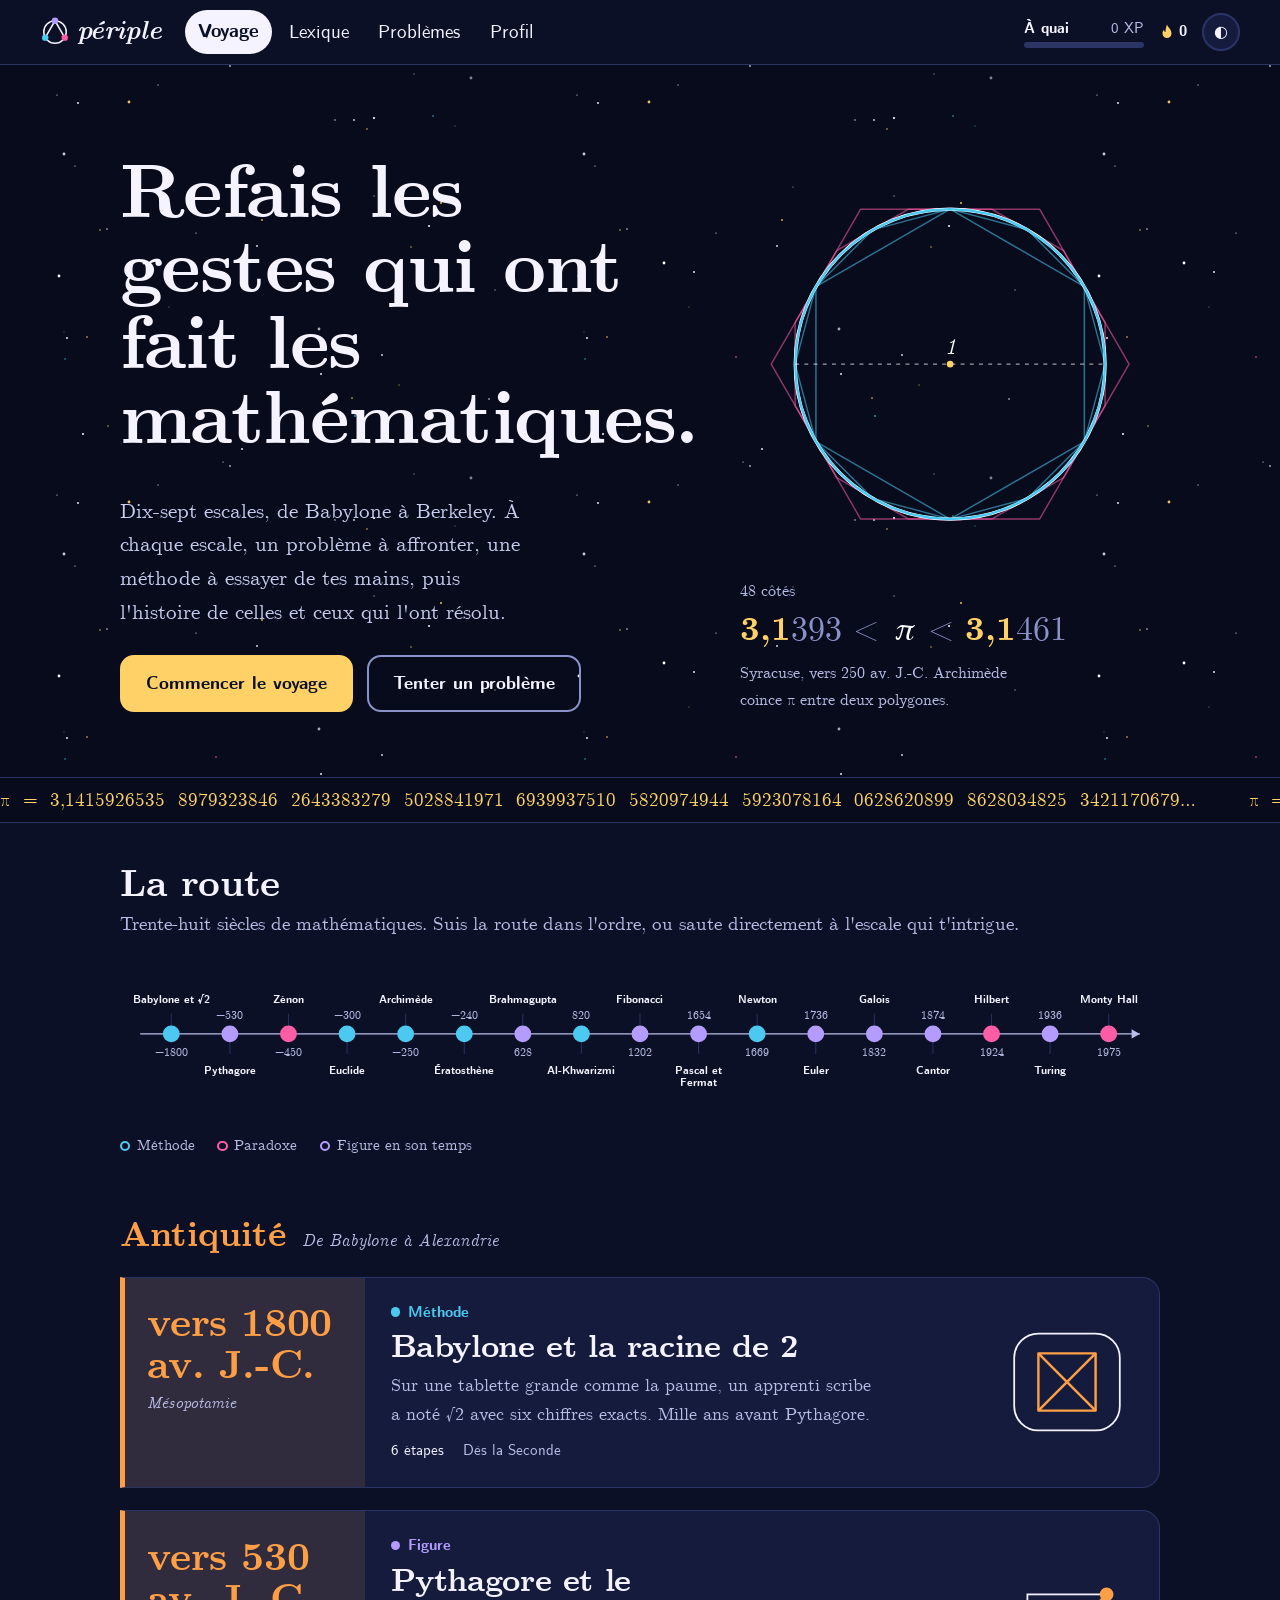
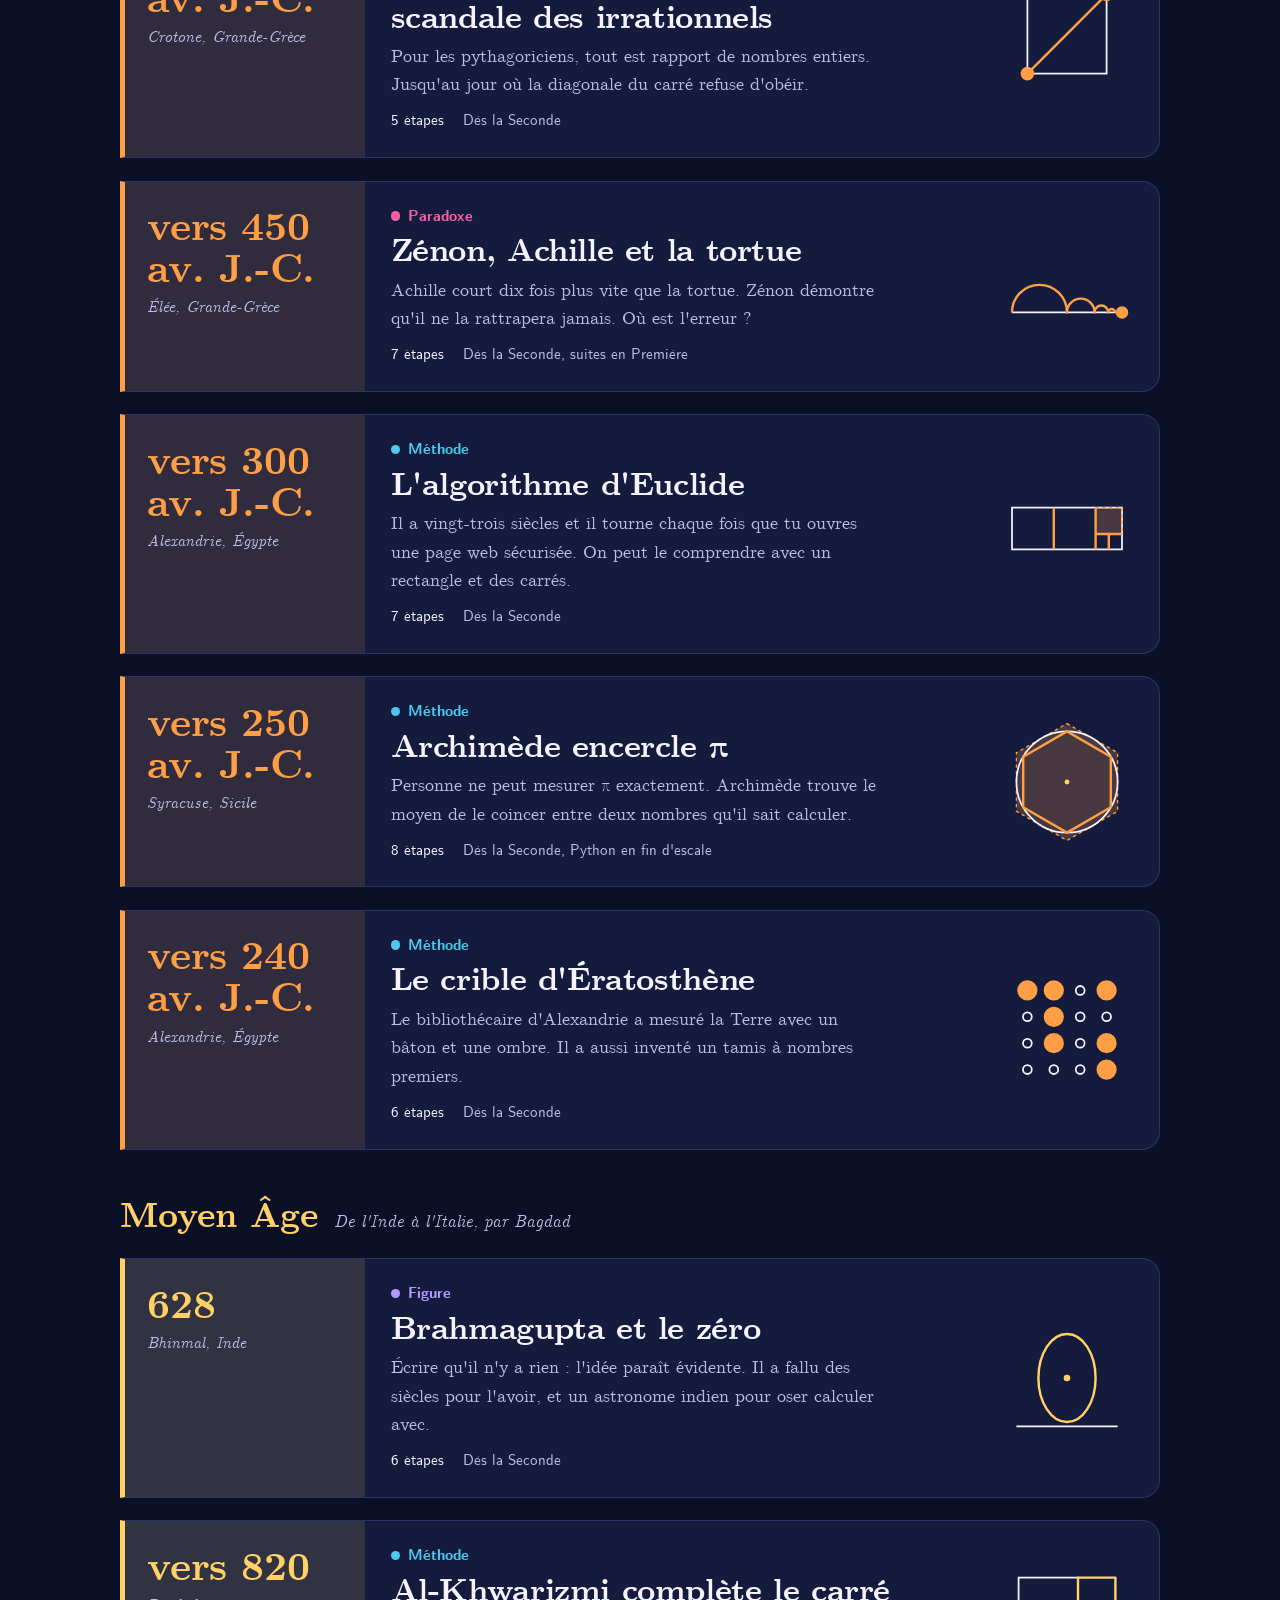
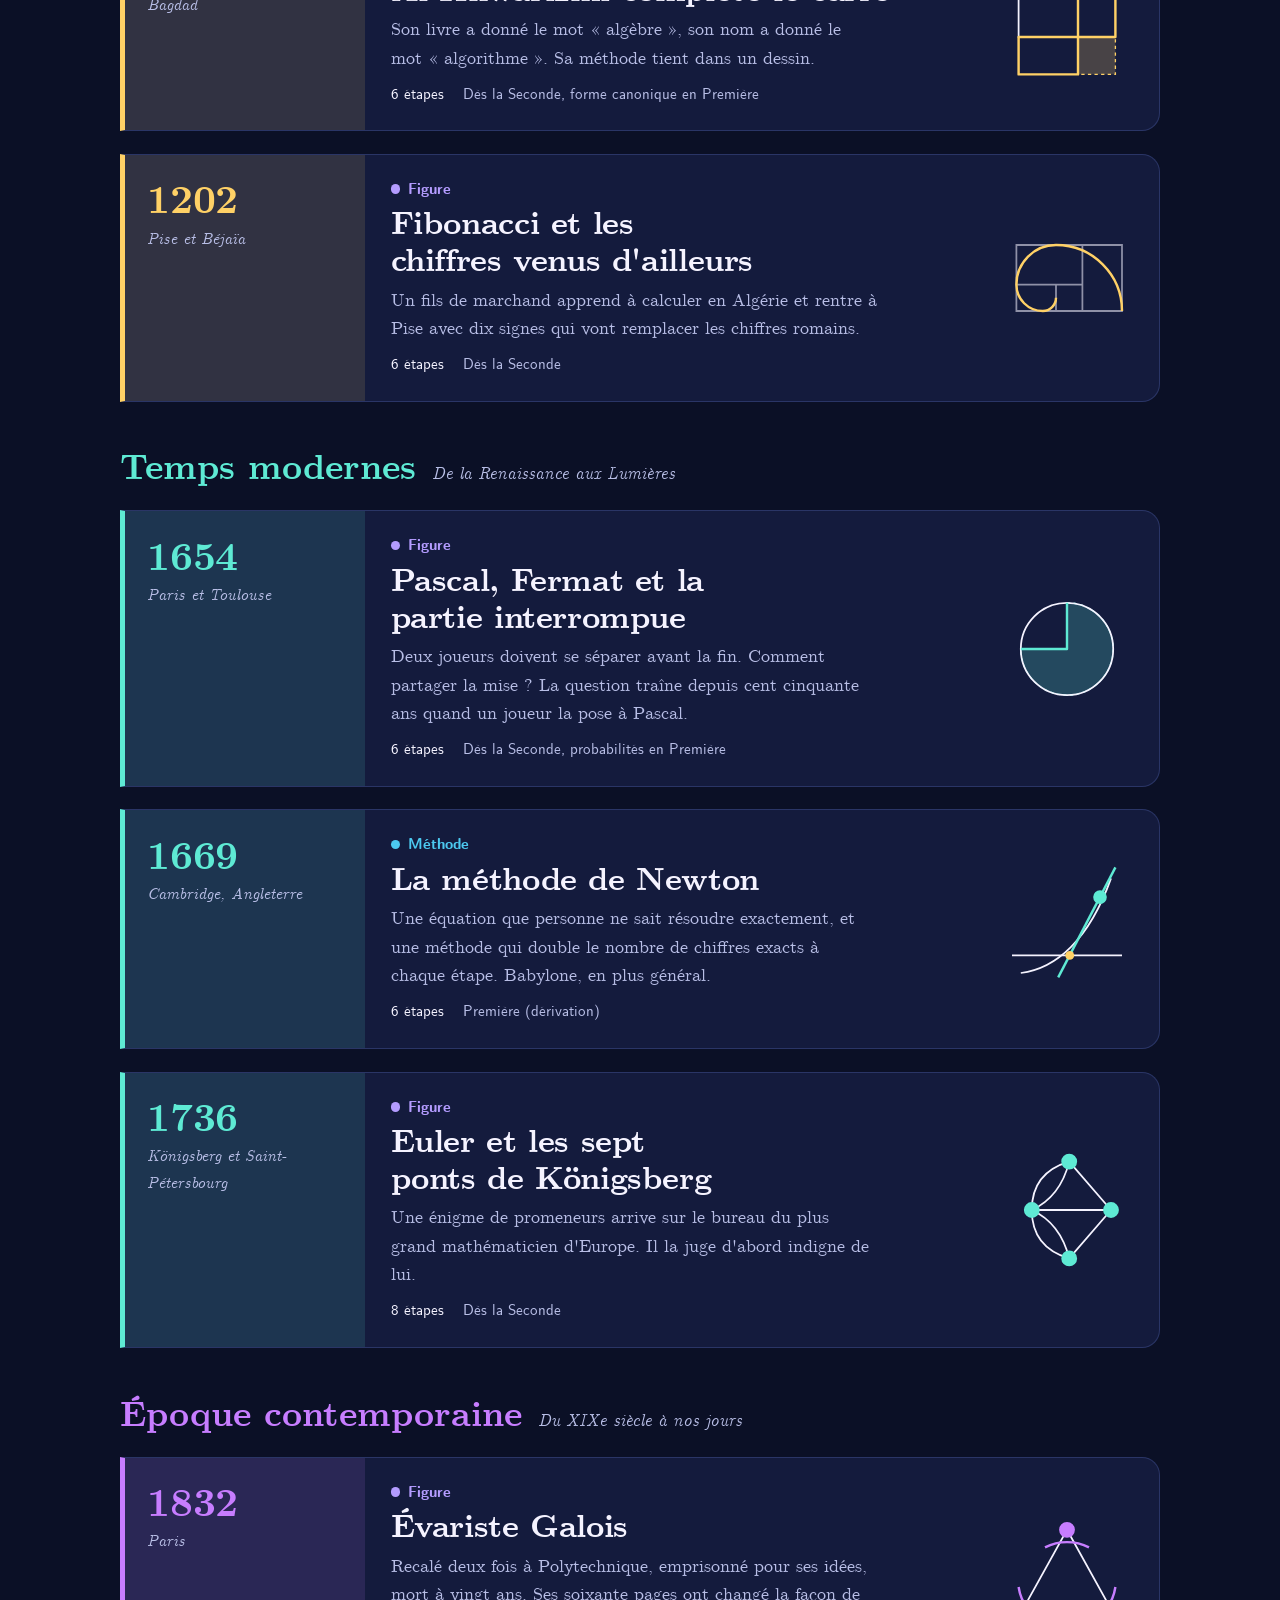
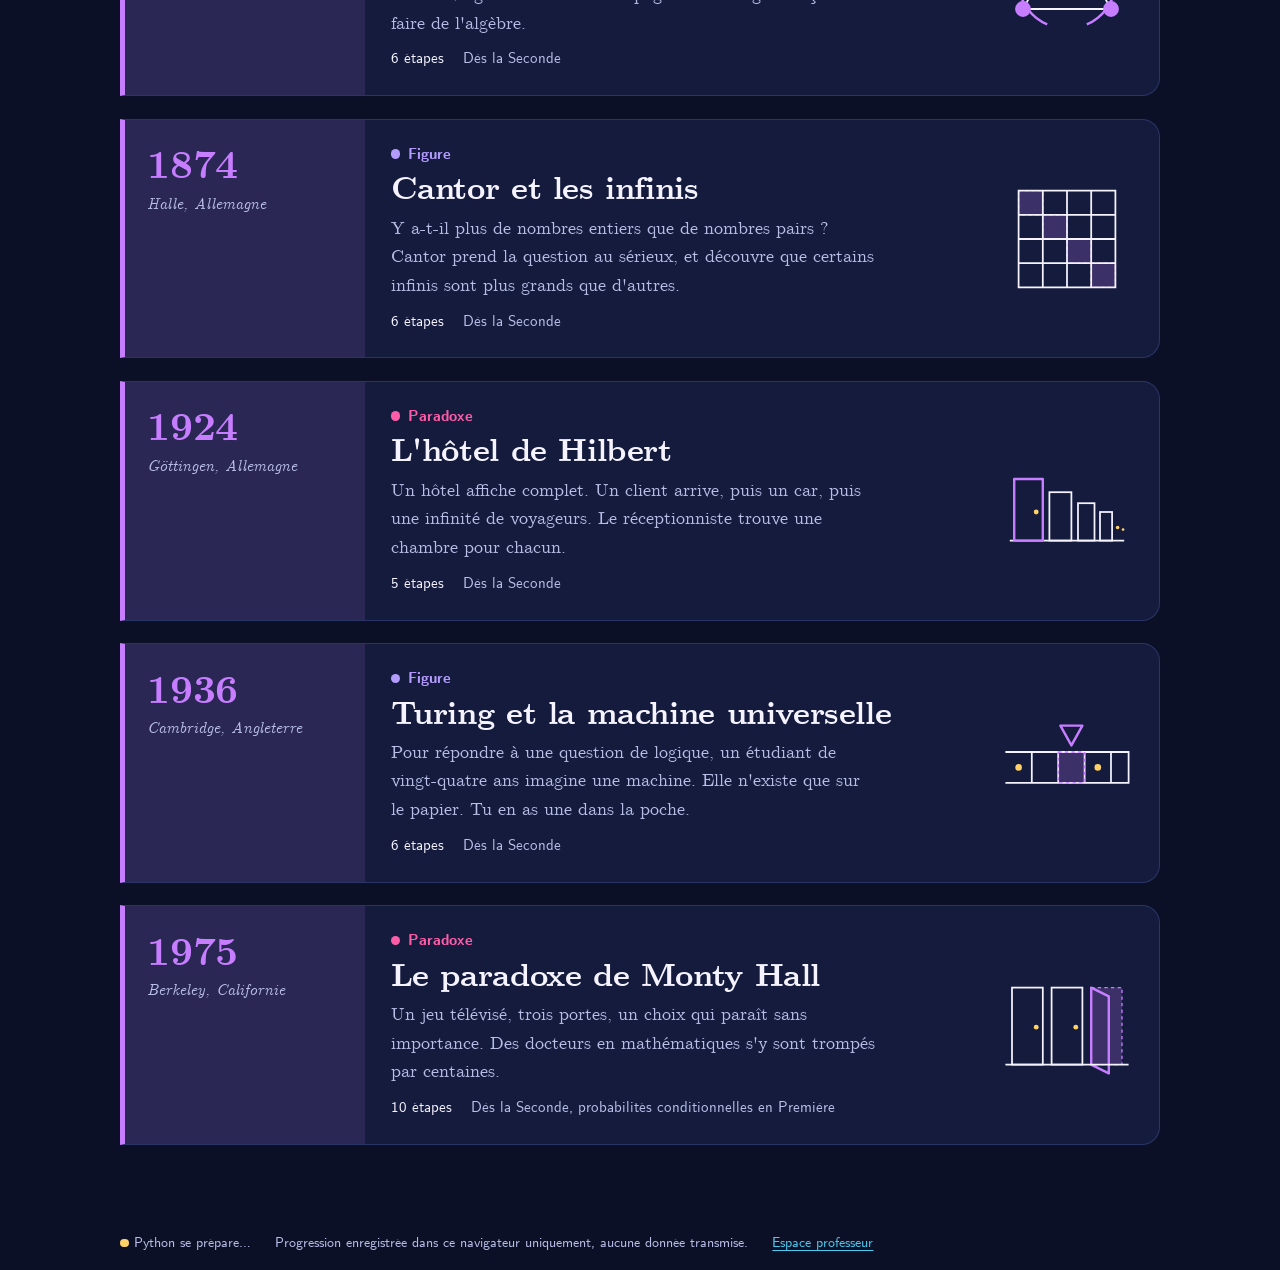
==== commit 67bd8ccb: "Voyage complet : quatorze nouvelles escales, de Babylone à Turing Quinze manipulations, lexique éten" ====
--- a/index.html
+++ b/index.html
@@ -45,9 +45,12 @@
 
 <script src="js/contenu.js"></script>
 <script src="js/lexique.js"></script>
+<script src="js/escales-anciennes.js"></script>
+<script src="js/escales-modernes.js"></script>
 <script src="js/moteur.js"></script>
 <script src="js/bilan.js"></script>
 <script src="js/app.js"></script>
 <script src="js/periple.js"></script>
+<script src="js/manips.js"></script>
 </body>
 </html>
--- a/css/style.css
+++ b/css/style.css
@@ -11,25 +11,25 @@
 @font-face { font-family: "JetBrains Mono"; font-style: normal; font-weight: 400; font-display: swap; src: url(../polices/jetbrains-mono-latin-400-normal.woff2) format("woff2"); }
 @font-face { font-family: "JetBrains Mono"; font-style: normal; font-weight: 700; font-display: swap; src: url(../polices/jetbrains-mono-latin-700-normal.woff2) format("woff2"); }
 :root {
-  --fond: #FFFDF7; --carte: #FFFFFF; --encre: #170F3D; --encre2: #4A4370; --trait: #DCD6F2;
-  --ecaille: #00804F; --sur-ecaille: #FFFFFF; --ecaille-pale: #D2FFE6;
-  --soleil: #FFB800; --corail: #D4002A; --corail-pale: #FFE1E7; --ciel: #2B3BFF;
-  --p1: #2B3BFF; --p2: #E3066F; --p3: #FF7A00; --p4: #00804F;
-  --acide: #C8FF2E; --rose: #FF4D9D; --jaune: #FFE01A; --turquoise: #00C9B7; --violet: #6B2BFF; --nuit: #170F3D;
-  --eau: #A6E9F5; --terre: #FFF3C4;
-  --ed-fond: #170F3D; --ed-texte: #F1EEFF; --ed-num: #8F87C2; --ed-com: #A9A2D6; --ed-bord: transparent;
+  --fond: #0B1026; --carte: #141B3D; --encre: #F5F3FF; --encre2: #B8BEE6; --trait: #2A3566;
+  --ecaille: #80ED99; --sur-ecaille: #062B14; --ecaille-pale: #123A2A;
+  --soleil: #FFD166; --corail: #FF7A9C; --corail-pale: #4A1630; --ciel: #4CC9F0;
+  --p1: #4CC9F0; --p2: #FF5CA8; --p3: #B49CFF; --p4: #80ED99;
+  --acide: #FFD166; --rose: #F72585; --jaune: #FFD166; --nuit: #0B1026;
+  --eau: #10457A; --terre: #232C5E;
+  --ed-fond: #070B1C; --ed-texte: #F1EEFF; --ed-num: #7C86BF; --ed-com: #98A1D6; --ed-bord: #2A3566;
   --titre: "CMU Serif", "Latin Modern Roman", "Computer Modern", Georgia, serif;
   --texte: "CMU Serif", "Latin Modern Roman", "Computer Modern", Georgia, serif;
   --ui: "CMU Sans Serif", "Segoe UI", system-ui, sans-serif;
   --mono: "JetBrains Mono", ui-monospace, Consolas, "Courier New", monospace;
 }
-[data-theme="sombre"] {
-  --fond: #0E0A2A; --carte: #1A1444; --encre: #F4F1FF; --encre2: #BDB6E0; --trait: #352C6E;
-  --ecaille: #3DF5A3; --sur-ecaille: #04261A; --ecaille-pale: #0E3B2C;
-  --soleil: #FFD23F; --corail: #FF7A93; --corail-pale: #4A1626; --ciel: #A3ADFF;
-  --p1: #8E9BFF; --p2: #FF6FB3; --p3: #FFA347; --p4: #3DF5A3;
-  --eau: #1B4470; --terre: #2C2466;
-  --ed-fond: #231B55; --ed-num: #9F97D0; --ed-com: #B5AEDF; --ed-bord: #453A8A;
+[data-theme="clair"] {
+  --fond: #F7F6FF; --carte: #FFFFFF; --encre: #0B1026; --encre2: #474E7D; --trait: #D7D9F0;
+  --ecaille: #0B7A3B; --sur-ecaille: #FFFFFF; --ecaille-pale: #DDF7E4;
+  --soleil: #D49400; --corail: #C8103E; --corail-pale: #FFE3EA; --ciel: #0A6A9F;
+  --p1: #0A6A9F; --p2: #C2106A; --p3: #6B46E0; --p4: #0B7A3B;
+  --eau: #BFE3F7; --terre: #E9E6FF;
+  --ed-fond: #0B1026; --ed-bord: transparent;
 }
 *, *::before, *::after { box-sizing: border-box; }
 html { -webkit-text-size-adjust: 100%; }
@@ -684,139 +684,157 @@
 .porte.ouverte .num, .porte.ouverte .poignee { opacity: 0; }
 
 /* ============================================================
-   PÉRIPLE, version acidulée
-   Texte en Computer Modern, la police de LaTeX. Couleurs vives, contours nets, ombres pleines.
-   Chaque époque a sa couleur (--e) et son ornement : on la retrouve sur l'accueil,
-   puis sur toute la page dès qu'on entre dans une escale ou un problème.
+   PÉRIPLE, palette « Nuit étoilée »
+   Le site est un ciel de nuit : fond bleu profond, figures lumineuses, or pour l'action.
+   Texte en Computer Modern, la police de LaTeX. Le bouton de thème propose une version de jour.
+   Chaque époque a sa teinte (--e) et son ornement ; le fond de la page se réchauffe ou
+   se refroidit légèrement dès qu'on entre dans une escale ou un problème.
    ============================================================ */
 html { overflow-x: clip; }
-body { font-size: 1.17rem; line-height: 1.62; overflow-x: clip; transition: background-color .35s; }
+body { font-size: 1.17rem; line-height: 1.62; overflow-x: clip; transition: background-color .4s; }
 h1, h2 { font-weight: 700; letter-spacing: -0.01em; }
 .logo { font: italic 700 1.6rem/1 var(--titre); }
 .btn, nav.principal a, .stats, .pied, label, .quiz-n, .retour, .etape-nav, .choix button, table.donnees, .toast { font-family: var(--ui); }
 .m { font-family: var(--titre); font-style: italic; font-size: 1.05em; }
 .formule { font-size: 1.45rem; }
 .muet { font-size: 1rem; }
-
-.ep-ant, body[data-epoque="ant"] { --e: #FF5A1F; --sur-e: #170F3D; }
-.ep-moy, body[data-epoque="moy"] { --e: #FFD000; --sur-e: #170F3D; }
-.ep-mod, body[data-epoque="mod"] { --e: #00C9B7; --sur-e: #170F3D; }
-.ep-cont, body[data-epoque="cont"] { --e: #6B2BFF; --sur-e: #FFFFFF; }
-[data-theme="clair"] body[data-epoque="ant"] { --fond: #FFF3D9; --trait: #F1D9A6; --ciel: #0A3DFF; --eau: #7FD8FF; --terre: #FFE3A3; }
-[data-theme="clair"] body[data-epoque="moy"] { --fond: #F1EDFF; --trait: #D3C9F5; --ciel: #3A1FD1; }
-[data-theme="clair"] body[data-epoque="mod"] { --fond: #FFEEF6; --trait: #F6C9DE; --ciel: #C4086A; --eau: #8DEBE1; --terre: #FFD9EA; }
-[data-theme="clair"] body[data-epoque="cont"] { --fond: #FFFAD1; --trait: #EDE08E; --ciel: #5A1FE0; }
-.methode { --g: var(--p1); --sur-g: #FFFFFF; } .paradoxe { --g: var(--p2); --sur-g: #FFFFFF; } .figure { --g: var(--p3); --sur-g: #170F3D; }
-[data-theme="sombre"] .methode, [data-theme="sombre"] .paradoxe { --sur-g: #0E0A2A; }
-
-/* Boutons et choix : contour net, ombre pleine */
-.btn { background: var(--acide); color: var(--nuit); border: 2px solid var(--encre); border-radius: 12px; box-shadow: 3px 3px 0 var(--encre); transition: transform .12s, box-shadow .12s; }
-.btn:hover { filter: none; transform: translate(-1px, -1px); box-shadow: 5px 5px 0 var(--encre); }
-.btn:active { transform: translate(2px, 2px); box-shadow: 1px 1px 0 var(--encre); }
-.btn:disabled { opacity: .5; box-shadow: none; transform: none; }
-.btn.secondaire { background: var(--carte); color: var(--encre); border-color: var(--encre); }
-.btn.lien { background: none; border-color: transparent; box-shadow: none; color: var(--ciel); }
-.btn.lien:hover { transform: none; box-shadow: none; }
-.choix button { border: 2px solid var(--encre); border-radius: 12px; font-size: 1.08rem; }
-.choix button:hover:not(:disabled) { border-color: var(--encre); background: var(--jaune); color: var(--nuit); }
-.choix button.bon { border-color: var(--encre); background: var(--acide); color: var(--nuit); }
-.succes { border: 2px solid var(--encre); border-radius: 16px; box-shadow: 5px 5px 0 var(--encre); }
-.succes strong, .escales strong { font-weight: 700; }
-nav.principal a[aria-current] { background: var(--encre); color: var(--fond); }
-.entete { border-bottom: 2px solid var(--encre); }
+.nb { white-space: nowrap; }
+
+.ep-ant, body[data-epoque="ant"] { --e: #FF9F45; }
+.ep-moy, body[data-epoque="moy"] { --e: #FFD166; }
+.ep-mod, body[data-epoque="mod"] { --e: #5EEAD4; }
+.ep-cont, body[data-epoque="cont"] { --e: #C77DFF; }
+[data-theme="clair"] .ep-ant, [data-theme="clair"] body[data-epoque="ant"] { --e: #B84E00; }
+[data-theme="clair"] .ep-moy, [data-theme="clair"] body[data-epoque="moy"] { --e: #8F6400; }
+[data-theme="clair"] .ep-mod, [data-theme="clair"] body[data-epoque="mod"] { --e: #0A7A70; }
+[data-theme="clair"] .ep-cont, [data-theme="clair"] body[data-epoque="cont"] { --e: #7B2FD0; }
+:root:not([data-theme="clair"]) body[data-epoque="ant"] { --fond: #17111F; --carte: #231A33; --trait: #413049; }
+:root:not([data-theme="clair"]) body[data-epoque="moy"] { --fond: #12112B; --carte: #1C1A40; --trait: #353168; }
+:root:not([data-theme="clair"]) body[data-epoque="mod"] { --fond: #08182A; --carte: #10263F; --trait: #1F3D5E; --terre: #1B3350; --eau: #0E5C8A; }
+:root:not([data-theme="clair"]) body[data-epoque="cont"] { --fond: #140B2B; --carte: #20143F; --trait: #3B2568; }
+[data-theme="clair"] body[data-epoque="ant"] { --fond: #FFF7EC; }
+[data-theme="clair"] body[data-epoque="moy"] { --fond: #FFFBE8; }
+[data-theme="clair"] body[data-epoque="mod"] { --fond: #EEFBF8; }
+[data-theme="clair"] body[data-epoque="cont"] { --fond: #F7F0FF; }
+.methode { --g: var(--p1); } .paradoxe { --g: var(--p2); } .figure { --g: var(--p3); }
+
+/* Boutons, choix, cartes : pas de contour dur, la lumière vient de la couleur */
+.btn { background: var(--acide); color: var(--nuit); border: 2px solid var(--acide); border-radius: 12px; transition: transform .12s, background-color .12s; }
+.btn:hover { filter: none; background: #FFE08F; border-color: #FFE08F; transform: translateY(-1px); }
+.btn:active { transform: translateY(1px); }
+.btn:disabled { opacity: .45; transform: none; }
+.btn.secondaire { background: transparent; color: var(--encre); border-color: var(--encre2); }
+.btn.secondaire:hover { background: color-mix(in srgb, var(--encre) 10%, transparent); border-color: var(--encre); }
+.btn.lien, .btn.lien:hover { background: none; border-color: transparent; color: var(--ciel); transform: none; }
+.choix button { border: 1.5px solid var(--trait); border-radius: 12px; font-size: 1.08rem; background: var(--carte); }
+.choix button:hover:not(:disabled) { border-color: var(--soleil); background: color-mix(in srgb, var(--soleil) 14%, var(--carte)); }
+.succes { border: 1.5px solid var(--ecaille); border-radius: 16px; }
+nav.principal a:hover { background: color-mix(in srgb, var(--encre) 12%, transparent); }
+nav.principal a[aria-current] { background: var(--encre); color: var(--fond); font-weight: 700; }
+.entete { border-bottom: 1px solid var(--trait); }
 .etape h1 { font-size: clamp(1.9rem, 1.4rem + 2vw, 2.7rem); }
-.pas a.fait { background: var(--acide); border-color: var(--encre); }
-.pas a { border-color: var(--encre2); border-width: 2px; }
-
-/* Accueil : un bloc bleu électrique sur papier pointé */
-.hero { position: relative; isolation: isolate; color: #FFFFFF; padding-top: clamp(1.5rem, 4vw, 3.5rem); padding-bottom: clamp(2rem, 5vw, 4rem); }
-.hero::before { content: ""; position: absolute; z-index: -1; top: -4rem; bottom: 0; left: calc(50% - 50vw); right: calc(50% - 50vw); background-color: #2B2BFF; background-image: radial-gradient(circle, rgba(255, 255, 255, .22) 1.2px, transparent 1.6px); background-size: 26px 26px; }
-.hero h1 { color: #FFFFFF; font-weight: 700; font-size: clamp(2.5rem, 1.2rem + 5vw, 4.7rem); line-height: 1; letter-spacing: -0.02em; max-width: 12ch; }
-.hero-texte p { color: rgba(255, 255, 255, .9); font-size: 1.3rem; max-width: 38ch; }
+.pas a { border-color: var(--encre2); border-width: 2px; background: transparent; }
+.pas a.fait { background: var(--soleil); border-color: var(--soleil); }
+#btn-theme { border-color: var(--trait); }
+
+/* Accueil : le ciel */
+.hero { position: relative; isolation: isolate; color: #F5F3FF; padding-top: clamp(1.5rem, 4vw, 3.5rem); padding-bottom: clamp(2rem, 5vw, 4rem); grid-template-columns: minmax(0, 1.15fr) minmax(0, .85fr); }
+.hero::before { content: ""; position: absolute; z-index: -1; top: -4rem; bottom: 0; left: calc(50% - 50vw); right: calc(50% - 50vw); background-color: #070B1C;
+  background-image: url("data:image/svg+xml,%3Csvg xmlns='http://www.w3.org/2000/svg' width='520' height='400'%3E%3Ccircle cx='335' cy='81' r='0.9' fill='%23FFFFFF' opacity='0.5'/%3E%3Ccircle cx='100' cy='191' r='1' fill='%23FFD166' opacity='0.5'/%3E%3Ccircle cx='223' cy='23' r='0.6' fill='%23FFFFFF' opacity='0.9'/%3E%3Ccircle cx='75' cy='127' r='0.6' fill='%23FFFFFF' opacity='1'/%3E%3Ccircle cx='64' cy='293' r='0.6' fill='%23FF5CA8' opacity='0.65'/%3E%3Ccircle cx='67' cy='299' r='1' fill='%23FFFFFF' opacity='0.9'/%3E%3Ccircle cx='230' cy='27' r='1' fill='%23FFFFFF' opacity='0.65'/%3E%3Ccircle cx='433' cy='77' r='1' fill='%234CC9F0' opacity='0.5'/%3E%3Ccircle cx='319' cy='290' r='1.4' fill='%23FFFFFF' opacity='0.65'/%3E%3Ccircle cx='196' cy='194' r='0.6' fill='%23FFFFFF' opacity='1'/%3E%3Ccircle cx='65' cy='320' r='0.7' fill='%234CC9F0' opacity='0.9'/%3E%3Ccircle cx='441' cy='164' r='0.9' fill='%23FFD166' opacity='1'/%3E%3Ccircle cx='374' cy='157' r='0.7' fill='%23FFFFFF' opacity='0.65'/%3E%3Ccircle cx='87' cy='298' r='0.8' fill='%23FFD166' opacity='1'/%3E%3Ccircle cx='355' cy='377' r='0.9' fill='%234CC9F0' opacity='0.8'/%3E%3Ccircle cx='78' cy='64' r='1' fill='%23FFFFFF' opacity='0.9'/%3E%3Ccircle cx='354' cy='81' r='0.9' fill='%23FFFFFF' opacity='0.9'/%3E%3Ccircle cx='83' cy='395' r='1' fill='%23FFFFFF' opacity='1'/%3E%3Ccircle cx='352' cy='359' r='0.8' fill='%23FFD166' opacity='1'/%3E%3Ccircle cx='471' cy='39' r='1.4' fill='%23FFFFFF' opacity='0.5'/%3E%3Ccircle cx='489' cy='360' r='1.1' fill='%23FFFFFF' opacity='0.5'/%3E%3Ccircle cx='321' cy='335' r='1' fill='%23FFFFFF' opacity='0.9'/%3E%3Ccircle cx='399' cy='346' r='0.8' fill='%23FFD166' opacity='0.5'/%3E%3Ccircle cx='367' cy='90' r='1' fill='%23FFD166' opacity='0.5'/%3E%3Ccircle cx='64' cy='115' r='1.4' fill='%23FFFFFF' opacity='0.8'/%3E%3Ccircle cx='257' cy='207' r='0.9' fill='%23FFFFFF' opacity='0.9'/%3E%3Ccircle cx='174' cy='233' r='0.9' fill='%23FFFFFF' opacity='1'/%3E%3Ccircle cx='144' cy='224' r='1.4' fill='%23FFFFFF' opacity='1'/%3E%3Ccircle cx='429' cy='187' r='1.1' fill='%23FFFFFF' opacity='0.9'/%3E%3Ccircle cx='158' cy='46' r='0.7' fill='%23FFFFFF' opacity='0.65'/%3E%3Ccircle cx='242' cy='10' r='0.9' fill='%23FFFFFF' opacity='1'/%3E%3Ccircle cx='273' cy='148' r='0.6' fill='%23FFFFFF' opacity='0.65'/%3E%3Ccircle cx='382' cy='316' r='1' fill='%23FFFFFF' opacity='0.8'/%3E%3Ccircle cx='59' cy='237' r='1.4' fill='%23FFFFFF' opacity='1'/%3E%3Ccircle cx='411' cy='208' r='0.9' fill='%23FFD166' opacity='0.5'/%3E%3Ccircle cx='414' cy='35' r='0.7' fill='%23FFFFFF' opacity='0.5'/%3E%3Ccircle cx='455' cy='87' r='0.6' fill='%234CC9F0' opacity='0.8'/%3E%3Ccircle cx='57' cy='56' r='0.6' fill='%23FFFFFF' opacity='1'/%3E%3Ccircle cx='107' cy='190' r='1' fill='%23FFFFFF' opacity='0.5'/%3E%3Ccircle cx='216' cy='318' r='0.9' fill='%23FF5CA8' opacity='0.65'/%3E%3Ccircle cx='262' cy='181' r='1' fill='%23FFD166' opacity='0.8'/%3E%3Ccircle cx='129' cy='63' r='1.4' fill='%23FFD166' opacity='0.9'/%3E%3Ccircle cx='495' cy='251' r='0.8' fill='%23FFFFFF' opacity='0.5'/%3E%3Ccircle cx='108' cy='387' r='0.8' fill='%23FFD166' opacity='0.8'/%3E%3Ccircle cx='169' cy='268' r='0.6' fill='%23FFD166' opacity='0.65'/%3E%3Ccircle cx='374' cy='79' r='1.1' fill='%23FFFFFF' opacity='1'/%3E%3C/svg%3E"); background-size: 520px 400px; }
+.hero h1 { color: #F5F3FF; font-weight: 700; font-size: clamp(2.5rem, 1.2rem + 5vw, 4.7rem); line-height: 1; letter-spacing: -0.02em; max-width: 12ch; }
+.hero-texte p { color: #C9CEF0; font-size: 1.3rem; max-width: 38ch; }
 .hero-actions { display: flex; flex-wrap: wrap; gap: .9rem; }
-.hero .btn { border-color: var(--nuit); box-shadow: 4px 4px 0 var(--nuit); }
-.hero .btn:hover { box-shadow: 6px 6px 0 var(--nuit); }
-.hero .btn.secondaire { background: #FFFFFF; color: var(--nuit); }
+.hero .btn.secondaire { color: #F5F3FF; border-color: #8A93C9; }
+.hero .btn.secondaire:hover { background: rgba(255, 255, 255, .1); border-color: #F5F3FF; }
 .hero-fig { max-width: 430px; }
-.hero .fig-archi .cercle { stroke: #FFFFFF; stroke-width: 2.6; }
-.hero .fig-archi .inscrit { stroke: var(--acide); stroke-width: 2; }
-.hero .fig-archi .circonscrit { stroke: #FF8AC4; stroke-width: 2; }
-.hero .fig-archi .etau { fill: var(--jaune); opacity: .55; }
-.hero .fig-archi .trace { opacity: .5; stroke-width: 1.2; }
-.hero .fig-archi .diametre { stroke: rgba(255, 255, 255, .7); } .hero .fig-archi .centre { fill: #FFFFFF; } .hero .fig-archi .cote { fill: #FFFFFF; font-size: 17px; }
-.hero-n, .hero-leg { color: rgba(255, 255, 255, .85); font-size: 1.02rem; }
-.hero-enc { color: rgba(255, 255, 255, .62); font-size: 2.1rem; }
-.hero-enc b { color: var(--acide); } .hero-enc .m { color: #FFFFFF; }
-.ruban-pi { margin: 0 calc(50% - 50vw); overflow: hidden; white-space: nowrap; background: var(--acide); color: var(--nuit); border-block: 2px solid var(--nuit); font: 700 1.25rem/2.2 var(--titre); font-variant-numeric: tabular-nums; }
-.ruban-pi > div { display: inline-block; animation: ruban 70s linear infinite; }
+.hero .fig-archi .cercle { stroke: #FFFFFF; stroke-width: 2.4; }
+.hero .fig-archi .inscrit { stroke: #4CC9F0; stroke-width: 1.8; }
+.hero .fig-archi .circonscrit { stroke: #FF5CA8; stroke-width: 1.8; }
+.hero .fig-archi .etau { fill: #FFD166; opacity: .5; }
+.hero .fig-archi .trace { opacity: .55; stroke-width: 1.1; }
+.hero .fig-archi .diametre { stroke: rgba(255, 255, 255, .6); } .hero .fig-archi .centre { fill: #FFD166; } .hero .fig-archi .cote { fill: #FFFFFF; font-size: 17px; }
+.hero-n, .hero-leg { color: #B8BEE6; font-size: 1.02rem; }
+.hero-enc { color: #8A93C9; font-size: 2.1rem; }
+.hero-enc b { color: #FFD166; } .hero-enc .m { color: #FFFFFF; }
+.ruban-pi { margin: 0 calc(50% - 50vw); overflow: hidden; white-space: nowrap; background: #070B1C; color: #FFD166; border-block: 1px solid #2A3566; font: 400 1.2rem/2.3 var(--titre); font-variant-numeric: tabular-nums; }
+.ruban-pi > div { display: inline-block; animation: ruban 80s linear infinite; }
 .ruban-pi span { padding-right: 2.5rem; word-spacing: .35em; }
 @keyframes ruban { to { transform: translateX(-50%); } }
 
 .route { border-top: 0; padding-top: 2.4rem; }
 .route h2 { font-size: 2.4rem; }
-.chrono .axe { stroke-width: 2.2; }
-.chrono .pt { stroke-width: 3; fill: var(--carte); }
-.chrono .pt.ouvert { fill: var(--acide); stroke: var(--encre); }
-.chrono .pt.fait { fill: var(--g); stroke: var(--encre); }
+.chrono .axe { stroke: var(--encre2); stroke-width: 1.4; } .chrono .pointe { fill: var(--encre2); }
+.chrono .pt { stroke-width: 2.4; fill: var(--fond); }
+.chrono .pt.ouvert { fill: var(--g); stroke: var(--g); }
+.chrono .pt.fait { fill: var(--soleil); stroke: var(--soleil); }
 .chrono .an { font: 13px var(--titre); }
 .chrono .nom { font: 700 12.5px var(--ui); } .chrono .nom.avenir { font-weight: 400; }
 
-.escales { display: grid; gap: 1.8rem; margin-top: 2.2rem; }
-.escales li, .escales li:last-child { border: 2px solid var(--encre); border-radius: 22px; background: var(--carte); box-shadow: 7px 7px 0 var(--encre); overflow: hidden; transition: transform .15s, box-shadow .15s; }
-.escales li:hover { transform: translate(-3px, -3px); box-shadow: 11px 11px 0 var(--encre); }
+.escales { display: grid; gap: 1.4rem; margin-top: 2.2rem; }
+.escales li, .escales li:last-child { border: 1px solid var(--trait); border-left: 5px solid var(--e); border-radius: 0 18px 18px 0; background: var(--carte); overflow: hidden; transition: transform .15s, border-color .15s; }
+.escales li:hover { transform: translateX(4px); border-color: var(--e); }
 .escales a { padding: 0; gap: 0; grid-template-columns: minmax(10rem, 15rem) minmax(0, 1fr) auto; align-items: stretch; }
-.escales .quand { background: var(--e); color: var(--sur-e); padding: 1.6rem 1.4rem; align-content: start; border-right: 2px solid var(--encre); }
-.escales .epoque { font: 700 .95rem var(--ui); }
-.escales .date { font: 700 clamp(1.7rem, 1rem + 2vw, 2.5rem)/1.05 var(--titre); }
-.escales .lieu { color: inherit; font-style: italic; font-size: 1.02rem; }
+.escales .quand { background: color-mix(in srgb, var(--e) 12%, transparent); padding: 1.6rem 1.4rem; align-content: start; }
+.escales .epoque { font: 700 .95rem var(--ui); color: var(--e); }
+.escales .date { font: 700 clamp(1.7rem, 1rem + 2vw, 2.5rem)/1.05 var(--titre); color: var(--e); }
+.escales .lieu { font-style: italic; font-size: 1.02rem; color: var(--encre2); }
 .escales .quoi { padding: 1.5rem 1.6rem; align-content: start; }
-.escales .genre { justify-self: start; background: var(--g); color: var(--sur-g); font: 700 .9rem var(--ui); padding: .12rem .7rem; border-radius: 99px; border: 2px solid var(--encre); }
-.escales .genre::before { display: none; }
-.escales strong { font-size: clamp(1.5rem, 1.1rem + 1.2vw, 2rem); }
+.escales .genre { color: var(--g); font: 700 .95rem var(--ui); }
+.escales strong { font-weight: 700; font-size: clamp(1.5rem, 1.1rem + 1.2vw, 2rem); }
+.escales a:hover strong { text-decoration-color: var(--e); }
 .escales .accroche { font-size: 1.1rem; }
 .escales .etat { font-family: var(--ui); }
 .escales .vignette { padding: 1.3rem 1.6rem 1.3rem 0; align-self: center; }
 .escales .vignette svg { width: 132px; height: 132px; }
-.vignette .v0 { stroke-width: 2; } .vignette .v1 { stroke-width: 2.4; }
-.vignette .v2 { fill: color-mix(in srgb, var(--e) 35%, transparent); }
-.vignette .vn { fill: var(--acide); stroke: var(--encre); stroke-width: 2; }
-
-/* Bandeau d'époque : on change de siècle, on change de couleurs */
-.bande-epoque { margin: calc(-1 * clamp(1.2rem, 3vw, 2.5rem)) calc(50% - 50vw) 1.8rem; background: var(--e); color: var(--sur-e); border-bottom: 2px solid var(--encre); }
-.bande-int { max-width: 1120px; margin: 0 auto; padding: 1.1rem clamp(1rem, 4vw, 2.5rem) .9rem; display: flex; flex-wrap: wrap; align-items: baseline; gap: .2rem 1.4rem; }
-.bande-nom { font: 700 clamp(1.7rem, 1.2rem + 2vw, 2.6rem)/1.1 var(--titre); letter-spacing: -0.01em; }
-.bande-lieu { font-style: italic; font-size: 1.15rem; }
-.bande-frise { height: 20px; background-repeat: repeat-x; background-position: left center; }
-body[data-epoque="ant"] .bande-frise { background-image: url("data:image/svg+xml,%3Csvg xmlns='http://www.w3.org/2000/svg' width='40' height='20'%3E%3Cpath d='M0 17H34V3H12V11H24' fill='none' stroke='%23170F3D' stroke-width='3'/%3E%3C/svg%3E"); }
-body[data-epoque="moy"] .bande-frise { background-image: url("data:image/svg+xml,%3Csvg xmlns='http://www.w3.org/2000/svg' width='28' height='20'%3E%3Cpath d='M14 2L25 10L14 18L3 10Z' fill='%23E3066F' stroke='%23170F3D' stroke-width='2'/%3E%3Ccircle cx='14' cy='10' r='2.5' fill='%232B3BFF'/%3E%3C/svg%3E"); }
-body[data-epoque="mod"] .bande-frise { background-image: url("data:image/svg+xml,%3Csvg xmlns='http://www.w3.org/2000/svg' width='32' height='20'%3E%3Cpath d='M0 2A16 16 0 0 0 32 2' fill='%23FF4D9D' stroke='%23170F3D' stroke-width='2'/%3E%3Cpath d='M8 2A8 8 0 0 0 24 2' fill='%23FFE01A' stroke='%23170F3D' stroke-width='2'/%3E%3C/svg%3E"); }
-body[data-epoque="cont"] .bande-frise { background: linear-gradient(#FF7A00 0 33%, #FF4D9D 33% 66%, #FFE01A 66%); }
-.fil-date { font: 700 .92rem var(--ui); background: var(--g); color: var(--sur-g); padding: .1rem .7rem; border-radius: 99px; border: 2px solid var(--encre); }
-aside.contexte, aside.legende, aside.retenir, aside.savoir { border: 2px solid var(--encre); border-left-width: 10px; border-radius: 14px; }
-aside.contexte { border-left-color: var(--e, var(--p3)); } aside.legende { border-left-color: var(--rose); }
+.vignette .v0 { stroke: var(--encre); stroke-width: 1.6; } .vignette .v1 { stroke: var(--e); stroke-width: 2.2; }
+.vignette .v2 { fill: color-mix(in srgb, var(--e) 22%, transparent); stroke: var(--e); }
+.vignette .vn { fill: var(--e); stroke: var(--e); } .vignette .vp { fill: var(--soleil); }
+
+/* Bandeau d'époque */
+.bande-epoque { margin: calc(-1 * clamp(1.2rem, 3vw, 2.5rem)) calc(50% - 50vw) 1.8rem; background: color-mix(in srgb, var(--e) 13%, var(--fond)); border-bottom: 1px solid var(--trait); }
+.bande-int { max-width: 1120px; margin: 0 auto; padding: 1.1rem clamp(1rem, 4vw, 2.5rem) .8rem; display: flex; flex-wrap: wrap; align-items: baseline; gap: .2rem 1.4rem; }
+.bande-nom { font: 700 clamp(1.7rem, 1.2rem + 2vw, 2.6rem)/1.1 var(--titre); letter-spacing: -0.01em; color: var(--e); }
+.bande-lieu { font-style: italic; font-size: 1.15rem; color: var(--encre); }
+.bande-frise { height: 20px; background-color: var(--e); -webkit-mask: var(--motif) repeat-x left center; mask: var(--motif) repeat-x left center; }
+body[data-epoque="ant"] { --motif: url("data:image/svg+xml,%3Csvg xmlns='http://www.w3.org/2000/svg' width='40' height='20'%3E%3Cpath d='M0 17H34V3H12V11H24' fill='none' stroke='black' stroke-width='2.5'/%3E%3C/svg%3E"); }
+body[data-epoque="moy"] { --motif: url("data:image/svg+xml,%3Csvg xmlns='http://www.w3.org/2000/svg' width='28' height='20'%3E%3Cpath d='M14 3L24 10L14 17L4 10Z' fill='none' stroke='black' stroke-width='2'/%3E%3Ccircle cx='14' cy='10' r='2.2'/%3E%3C/svg%3E"); }
+body[data-epoque="mod"] { --motif: url("data:image/svg+xml,%3Csvg xmlns='http://www.w3.org/2000/svg' width='32' height='20'%3E%3Cpath d='M0 3A16 15 0 0 0 32 3M8 3A8 8 0 0 0 24 3' fill='none' stroke='black' stroke-width='2'/%3E%3C/svg%3E"); }
+body[data-epoque="cont"] { --motif: url("data:image/svg+xml,%3Csvg xmlns='http://www.w3.org/2000/svg' width='40' height='20'%3E%3Cpath d='M0 4H40M0 10H40M0 16H40' stroke='black' stroke-width='3'/%3E%3C/svg%3E"); }
+.fil-date { font: 700 .95rem var(--ui); color: var(--g); margin-right: .6rem; }
+aside.contexte, aside.legende, aside.retenir, aside.savoir { border: 1px solid var(--trait); border-left: 5px solid var(--soleil); border-radius: 0 12px 12px 0; background: var(--carte); }
+aside.contexte { border-left-color: var(--e, var(--p3)); } aside.legende { border-left-color: var(--p2); } aside.retenir { border-left-color: var(--ecaille); }
 aside.contexte strong:first-child, aside.legende strong:first-child, aside.retenir strong:first-child { font-size: 1.05em; }
+figure.figure .graphe circle { fill: var(--fond); stroke: var(--soleil); }
 
 /* Manipulations */
-.archi, .sim { border: 2px solid var(--encre); border-radius: 18px; box-shadow: 6px 6px 0 var(--encre); }
-.fig-archi .inscrit { stroke-width: 1.8; } .fig-archi .circonscrit { stroke-width: 1.8; }
-.fig-archi .etau { fill: var(--jaune); opacity: .6; }
-.archi-enc { font-size: 1.9rem; } .archi-enc b { color: var(--ciel); }
-.archi-table tr.ici td { background: var(--jaune); color: var(--nuit); }
-.ponts svg { border: 2px solid var(--encre); border-radius: 18px; box-shadow: 6px 6px 0 var(--encre); }
-.ponts .zone.ici { fill: var(--acide); } .ponts .zone:hover, .ponts .zone:focus-visible { fill: color-mix(in srgb, var(--acide) 45%, var(--terre)); }
-.ponts .tablier { stroke: var(--nuit); } .ponts .voie { stroke: #FFFFFF; }
-.ponts .pont.possible .voie { stroke: var(--jaune); }
-.ponts .pont.fait .tablier { stroke: var(--nuit); } .ponts .pont.fait .voie { stroke: var(--rose); }
-.ponts .ordre { fill: var(--nuit); }
-.ponts .pion { fill: var(--rose); stroke: var(--nuit); stroke-width: 2.5; }
-.ponts .noms text { fill: var(--nuit); font-size: 16px; } [data-theme="sombre"] .ponts .noms text { fill: var(--encre); }
-.porte { border-color: var(--nuit); background: var(--nuit); }
-.porte .battant { background: #FF7A00; } .porte:nth-child(2) .battant { background: #FF4D9D; } .porte:nth-child(3) .battant { background: #6B2BFF; }
-[data-theme="sombre"] .porte .battant { background: #FF7A00; } [data-theme="sombre"] .porte:nth-child(2) .battant { background: #FF4D9D; } [data-theme="sombre"] .porte:nth-child(3) .battant { background: #6B2BFF; }
-.porte .num { font-weight: 700; color: var(--nuit); } .porte:nth-child(3) .num, [data-theme="sombre"] .porte:nth-child(3) .num { color: #FFFFFF; } [data-theme="sombre"] .porte .num { color: var(--nuit); }
-.porte .poignee { background: var(--jaune); border: 2px solid var(--nuit); }
-.porte.choisie { outline: 5px solid var(--acide); outline-offset: 4px; }
-.lot.voiture { fill: var(--acide); } .lot.chevre { fill: #FFFFFF; } .lot.chevre .corne { fill: #C9C2EA; }
+.archi, .sim { border: 1px solid var(--trait); border-radius: 18px; }
+.fig-archi .trace { opacity: .4; stroke-width: 1; }
+.fig-archi .etau { fill: var(--soleil); opacity: .4; }
+.archi-enc { font-size: 1.9rem; } .archi-enc b { color: var(--soleil); }
+.archi-table { width: 100%; font-size: .92rem; }
+.archi-table tr.ici td { background: color-mix(in srgb, var(--soleil) 25%, transparent); }
+.ponts svg { border: 1px solid var(--trait); border-radius: 18px; }
+.ponts .zone.ile { stroke: var(--trait); }
+.ponts .zone:hover, .ponts .zone:focus-visible { fill: color-mix(in srgb, var(--ciel) 16%, var(--terre)); }
+.ponts .zone.ici { fill: color-mix(in srgb, var(--ciel) 36%, var(--terre)); }
+.ponts .vague { stroke: var(--encre); opacity: .35; }
+.ponts .tablier { stroke: var(--encre); } .ponts .voie { stroke: var(--fond); }
+.ponts .pont.possible .voie { stroke: var(--soleil); }
+.ponts .pont:hover .tablier, .ponts .pont:focus-visible .tablier { stroke: var(--ciel); }
+.ponts .pont.fait .tablier { stroke: var(--encre); } .ponts .pont.fait .voie { stroke: var(--rose); }
+.ponts .pont.ferme .voie { stroke: var(--trait); }
+.ponts .ordre { fill: #FFFFFF; } .ponts .pont.ferme .ordre { fill: var(--encre); }
+.ponts .pion { fill: var(--soleil); stroke: var(--fond); stroke-width: 3; }
+.ponts .noms text { fill: var(--encre); font-size: 16px; } .ponts .noms .riviere { fill: var(--encre2); }
+.porte { border-color: #070B1C; background: #070B1C; }
+.porte .battant, [data-theme] .porte .battant { background: #FFD166; }
+.porte:nth-child(2) .battant, [data-theme] .porte:nth-child(2) .battant { background: #4CC9F0; }
+.porte:nth-child(3) .battant, [data-theme] .porte:nth-child(3) .battant { background: #FF5CA8; }
+.porte .num, [data-theme] .porte .num { font-weight: 700; color: #0B1026; }
+.porte .poignee { background: #0B1026; }
+.porte.choisie { outline: 4px solid var(--encre); outline-offset: 4px; }
+.porte.ouverte .num, .porte.ouverte .poignee { opacity: 0; }
+.lot.voiture { fill: #FFD166; } .lot.voiture .vitre { fill: #070B1C; } .lot.chevre { fill: #F5F3FF; } .lot.chevre .corne { fill: #B8BEE6; } .lot.chevre .oeil { fill: #0B1026; }
 .sim .c-garder, .sim .c-changer { stroke-width: 2.6; }
 .sim-chiffres dd, .archi-n { font-weight: 700; }
 
@@ -824,31 +842,138 @@
 .pb-tete { max-width: 46rem; margin-bottom: 1.6rem; }
 .pb-tete h1 { font-size: clamp(2.4rem, 1.4rem + 4vw, 4rem); line-height: 1; }
 .pb-tete p { font-size: 1.22rem; }
-.pb-score { font-family: var(--ui); } .pb-score strong { display: inline-block; background: var(--acide); color: var(--nuit); border: 2px solid var(--encre); border-radius: 99px; padding: 0 .7rem; margin-right: .2rem; }
-.pb-liste { list-style: none; margin: 0; padding: 0; display: grid; grid-template-columns: repeat(auto-fill, minmax(17.5rem, 1fr)); gap: 1.6rem; }
-.pb-liste li { border: 2px solid var(--encre); border-radius: 20px; background: var(--carte); box-shadow: 6px 6px 0 var(--encre); overflow: hidden; transition: transform .15s, box-shadow .15s; }
-.pb-liste li:hover { transform: translate(-3px, -3px); box-shadow: 10px 10px 0 var(--encre); }
-.pb-liste a { display: grid; gap: .45rem; height: 100%; align-content: start; color: var(--encre); text-decoration: none; padding-bottom: 1.1rem; }
-.pb-liste a > * { margin-inline: 1.2rem; }
-.pb-liste .pb-date { margin: 0; padding: .45rem 1.2rem; background: var(--e); color: var(--sur-e); border-bottom: 2px solid var(--encre); font: 700 1.05rem var(--titre); font-style: italic; }
-.pb-liste strong { font: 700 1.45rem/1.15 var(--titre); margin-top: .5rem; text-wrap: balance; }
+.pb-score { font-family: var(--ui); } .pb-score strong { color: var(--soleil); font-size: 1.3em; margin-right: .15rem; }
+.pb-liste { list-style: none; margin: 0; padding: 0; display: grid; grid-template-columns: repeat(auto-fill, minmax(17.5rem, 1fr)); gap: 1.3rem; }
+.pb-liste li { border: 1px solid var(--trait); border-top: 4px solid var(--e); border-radius: 0 0 16px 16px; background: var(--carte); transition: transform .15s, border-color .15s; }
+.pb-liste li:hover { transform: translateY(-3px); border-color: var(--e); }
+.pb-liste a { display: grid; gap: .45rem; height: 100%; align-content: start; color: var(--encre); text-decoration: none; padding: 1rem 1.2rem 1.1rem; }
+.pb-liste .pb-date { color: var(--e); font: italic 700 1.05rem var(--titre); }
+.pb-liste strong { font: 700 1.45rem/1.15 var(--titre); text-wrap: balance; }
 .pb-acc { color: var(--encre2); font-size: 1.05rem; line-height: 1.45; }
 .pb-meta { display: flex; flex-wrap: wrap; align-items: center; gap: .2rem .9rem; font: .92rem var(--ui); margin-top: auto; padding-top: .4rem; }
-.pb-diff { letter-spacing: .12em; color: var(--encre); } .pb-diff .vide { opacity: .22; }
-.pb-jour { background: var(--jaune); color: var(--nuit); border: 2px solid var(--encre); border-radius: 99px; padding: 0 .6rem; font-weight: 700; }
-.pb-liste li.fait .pb-date::after { content: " ✓"; font-style: normal; }
+.pb-diff { letter-spacing: .12em; color: var(--soleil); } .pb-diff .vide { opacity: .25; }
+.pb-jour { color: var(--soleil); font-weight: 700; }
+.pb-liste li.fait .pb-date::after { content: " ✓"; font-style: normal; color: var(--ecaille); }
 .enonce-pb { font-size: 1.22rem; }
 .reponse-pb { margin: 1.4rem 0 .6rem; }
 .rep-ligne { display: flex; flex-wrap: wrap; gap: .8rem; align-items: center; }
-.reponse-pb input { width: 11rem; font: 700 1.5rem var(--titre); padding: .35rem .7rem; border: 2px solid var(--encre); border-radius: 12px; background: var(--carte); color: var(--encre); box-shadow: inset 3px 3px 0 color-mix(in srgb, var(--encre) 12%, transparent); }
-.reponse-pb input.bon { background: var(--acide); color: var(--nuit); }
+.reponse-pb input { width: 11rem; font: 700 1.5rem var(--titre); padding: .35rem .7rem; border: 2px solid var(--encre2); border-radius: 12px; background: var(--carte); color: var(--encre); }
+.reponse-pb input:focus-visible { border-color: var(--soleil); }
+.reponse-pb input.bon { border-color: var(--ecaille); color: var(--ecaille); }
 .indices-pb { margin: 1rem 0 0; padding-left: 1.4rem; max-width: 60ch; }
-.indices-pb li { margin-bottom: .4rem; padding: .5rem .8rem; background: var(--carte); border: 2px dashed var(--encre2); border-radius: 10px; }
+.indices-pb li { margin-bottom: .4rem; padding: .5rem .8rem; background: var(--carte); border: 1px dashed var(--encre2); border-radius: 10px; }
 
 @media (max-width: 760px) {
+  .hero { grid-template-columns: minmax(0, 1fr); }
   .escales a { grid-template-columns: minmax(0, 1fr); }
-  .escales .quand { grid-column: auto; border-right: 0; border-bottom: 2px solid var(--encre); padding: 1rem 1.2rem; }
+  .escales .quand { grid-column: auto; padding: 1rem 1.2rem; }
   .escales .vignette { display: none; }
   .hero-enc { font-size: 1.5rem; }
 }
 @media (prefers-reduced-motion: reduce) { .ruban-pi > div { animation: none; } .btn, .escales li, .pb-liste li, body { transition: none; } }
+
+/* ============================================================
+   Manipulations des escales ajoutées après le pilote (js/manips.js)
+   ============================================================ */
+.ep-titre { margin: 2.6rem 0 0; font: 400 1.05rem var(--texte); font-style: italic; color: var(--encre2); display: flex; flex-wrap: wrap; align-items: baseline; gap: .2rem 1rem; }
+.ep-titre span { font: 700 clamp(1.6rem, 1.2rem + 1.4vw, 2.2rem) var(--titre); font-style: normal; color: var(--e); }
+.ep-titre + .escales { margin-top: 1rem; }
+
+.mcarte { display: grid; gap: 1rem 2rem; padding: 1.2rem; border: 1px solid var(--trait); border-radius: 18px; background: var(--carte); max-width: 46rem; }
+.mcarte.heron, .mcarte.carre { grid-template-columns: minmax(0, 240px) minmax(0, 1fr); align-items: start; }
+.mcol { display: grid; gap: .7rem; min-width: 0; }
+.mcarte svg { display: block; width: 100%; height: auto; }
+.mtitre { margin: 0; font: 700 1.1rem var(--titre); }
+.metat { margin: 0; font-weight: 700; min-height: 3.2em; }
+.mcarte .muet, .mcarte .actions { margin: 0; }
+.mtable { margin: 0; width: 100%; font-size: .92rem; font-variant-numeric: tabular-nums; }
+.mtable tr.ici td { background: color-mix(in srgb, var(--soleil) 25%, transparent); }
+.mtable td b { color: var(--soleil); }
+[data-theme="clair"] .mtable td b { color: var(--ciel); }
+.mjournal { margin: 0; padding-left: 1.4rem; font-family: var(--ui); }
+.mchiffres { display: grid; grid-template-columns: repeat(auto-fit, minmax(11rem, 1fr)); gap: .6rem 1.2rem; margin: 0; }
+.mchiffres dt { font: .9rem var(--ui); color: var(--encre2); }
+.mchiffres dd { margin: 0; font: 700 1.3rem var(--titre); font-variant-numeric: tabular-nums; overflow-wrap: anywhere; }
+.mcarte .cas[aria-pressed="true"] { background: var(--encre); color: var(--fond); border-color: var(--encre); }
+.mcarte .cote { font: italic 14px var(--titre); fill: var(--encre); text-anchor: middle; }
+.mcarte .cote.g { text-anchor: start; }
+.mcarte .cc { font: 700 15px var(--ui); fill: var(--nuit); text-anchor: middle; }
+.mcarte .axe { stroke: var(--encre2); stroke-width: 1.2; fill: none; }
+.mcarte .gradu { font: 11px var(--ui); fill: var(--encre2); text-anchor: middle; }
+.mcarte input[type="number"], .mcarte select { font: 700 1.1rem var(--ui); padding: .35rem .6rem; border: 2px solid var(--encre2); border-radius: 10px; background: var(--fond); color: var(--encre); }
+.mcarte input[type="number"] { width: 7.5rem; }
+
+.heron-fig .cible { fill: none; stroke: var(--encre2); stroke-width: 1.2; stroke-dasharray: 4 4; }
+.heron-fig .plein { fill: color-mix(in srgb, var(--p1) 28%, transparent); stroke: var(--p1); stroke-width: 2; }
+.chasse-form { display: flex; flex-wrap: wrap; align-items: end; gap: .8rem; }
+.chasse-form label { display: grid; gap: .2rem; font-size: .9rem; }
+.chasse-form .sur { font: 700 1.8rem var(--titre); padding-bottom: .1rem; }
+.zenon-fig .achille { fill: var(--soleil); } .zenon-fig .tortue { fill: var(--ecaille); }
+.zenon-fig .nomf { font: 700 12px var(--ui); fill: var(--encre); text-anchor: middle; }
+.euclide-fig .reste { fill: color-mix(in srgb, var(--encre) 8%, transparent); stroke: var(--encre2); stroke-width: 1.5; stroke-dasharray: 5 4; }
+.euclide-fig .carre { stroke: var(--carte); stroke-width: 2; }
+
+.crible { display: grid; grid-template-columns: repeat(10, minmax(0, 1fr)); gap: 4px; max-width: 30rem; }
+.crible button { aspect-ratio: 1; padding: 0; border: 1.5px solid var(--trait); border-radius: 8px; background: var(--fond); color: var(--encre); font: 700 clamp(.75rem, 2.4vw, 1rem) var(--ui); cursor: pointer; }
+.crible button:hover:not(:disabled) { border-color: var(--soleil); }
+.crible button.c-premier { background: var(--soleil); border-color: var(--soleil); color: var(--nuit); }
+.crible button.c-barre { color: var(--encre2); opacity: .45; text-decoration: line-through; }
+.crible button.un { opacity: .25; cursor: default; }
+
+.colonnes { display: grid; grid-template-columns: repeat(3, minmax(0, 1fr)); gap: .8rem; }
+.colonne { display: grid; gap: .5rem; justify-items: center; padding: .7rem .4rem; border: 1.5px solid var(--trait); border-radius: 12px; }
+.col-nom { font: 700 .95rem var(--ui); }
+.jetons { display: flex; flex-wrap: wrap; justify-content: center; align-content: center; gap: 5px; min-height: 4.2rem; max-width: 6rem; }
+.jetons i, .enclos i { display: block; width: 16px; height: 16px; border-radius: 50%; background: var(--soleil); }
+.jetons .vide { font: italic .95rem var(--titre); color: var(--encre2); align-self: center; }
+.colonne .btn { min-width: 2.6rem; padding-inline: .6rem; }
+
+.carre-fig .k-x2 { fill: var(--p1); } .carre-fig .k-bx { fill: var(--soleil); } .carre-fig .k-coin { fill: var(--p2); }
+.carre-fig rect { stroke: var(--carte); stroke-width: 2; }
+[data-theme="clair"] .carre-fig .cc { fill: #FFFFFF; } [data-theme="clair"] .carre-fig .k-bx + .k-bx ~ .cc { fill: #FFFFFF; }
+.enclos { display: flex; flex-wrap: wrap; gap: 6px; align-items: center; min-height: 5.5rem; padding: .8rem; border: 1.5px dashed var(--encre2); border-radius: 14px; }
+.enclos i.je { width: 9px; height: 9px; background: var(--p1); }
+.partis-choix { display: flex; flex-wrap: wrap; gap: .8rem 1.6rem; }
+.partis-choix label { display: grid; gap: .25rem; font-size: .92rem; }
+.partage { display: flex; height: 26px; border-radius: 99px; overflow: hidden; background: var(--p2); }
+.partage .pa-1 { background: var(--soleil); transition: width .3s; }
+.newton-fig .courbe { fill: none; stroke: var(--encre); stroke-width: 2.2; }
+.newton-fig .tangente { stroke: var(--soleil); stroke-width: 2; fill: none; } .newton-fig .tangente.vieux { opacity: .4; stroke-width: 1.2; }
+.newton-fig .rappel { stroke: var(--encre2); stroke-width: 1; stroke-dasharray: 3 3; fill: none; }
+.newton-fig .pt-x { fill: var(--encre2); } .newton-fig .pt-x.ici { fill: var(--soleil); } .newton-fig .pt-c { fill: var(--p2); }
+
+.jetons-perm { display: flex; gap: .8rem; }
+.jp { display: grid; place-items: center; width: 4.2rem; height: 4.2rem; border-radius: 50%; font: italic 700 1.4rem var(--titre); color: var(--nuit); }
+.jp.j0 { background: var(--soleil); } .jp.j1 { background: #4CC9F0; } .jp.j2 { background: #FF8AC0; }
+.dispositions { display: flex; flex-wrap: wrap; gap: .5rem; }
+.dispositions span { padding: .25rem .7rem; border: 1.5px dashed var(--encre2); border-radius: 99px; font: italic 1rem var(--titre); color: var(--encre2); }
+.dispositions span.vu { border-style: solid; border-color: var(--ecaille); color: var(--encre); }
+.dispositions span.ici { background: var(--ecaille); color: var(--sur-ecaille); }
+
+.diag { display: grid; gap: 5px; overflow-x: auto; }
+.dl { display: flex; align-items: center; gap: 5px; }
+.dn { flex: 0 0 8.2rem; font: .9rem var(--ui); color: var(--encre2); }
+.dl button, .dc { flex: 0 0 2.2rem; height: 2.2rem; display: grid; place-items: center; border: 1.5px solid var(--trait); border-radius: 8px; background: var(--fond); color: var(--encre); font: 700 1.05rem var(--mono); padding: 0; }
+.dl button { cursor: pointer; } .dl button:hover { border-color: var(--soleil); }
+.dl button.dd { border-color: var(--p2); border-width: 2.5px; }
+.dnouv { margin-top: .5rem; padding-top: .6rem; border-top: 1.5px solid var(--trait); }
+.dnouv .dn { color: var(--soleil); font-weight: 700; } .dnouv .dc { background: var(--soleil); border-color: var(--soleil); color: var(--nuit); }
+.dp { color: var(--encre2); padding-left: .2rem; }
+
+.hotel { display: grid; grid-template-columns: repeat(auto-fill, minmax(6.4rem, 1fr)); gap: 6px; }
+.chambre { display: grid; gap: .1rem; padding: .45rem .5rem; border: 1.5px solid var(--trait); border-radius: 10px; background: var(--fond); min-height: 4.3rem; align-content: start; }
+.ch-n { font: 700 1.25rem var(--titre); } .ch-o { font: .8rem/1.25 var(--ui); color: var(--encre2); }
+.chambre.nouv { border-color: var(--soleil); background: color-mix(in srgb, var(--soleil) 18%, var(--fond)); } .chambre.nouv .ch-o { color: var(--encre); font-weight: 700; }
+.chambre.suite { border-style: dashed; }
+
+.ruban { display: flex; gap: 4px; padding-top: 1.4rem; overflow-x: auto; }
+.ruban .case { position: relative; flex: 0 0 3rem; height: 3.4rem; display: grid; place-items: center; border: 1.5px solid var(--encre2); border-radius: 8px; font: 700 1.5rem var(--mono); background: var(--fond); }
+.ruban .case.tete { border-color: var(--soleil); border-width: 3px; }
+.ruban .case.tete::before { content: ""; position: absolute; top: -1.2rem; left: 50%; translate: -50% 0; border: .55rem solid transparent; border-top-color: var(--soleil); }
+
+@media (max-width: 760px) {
+  .mcarte.heron, .mcarte.carre { grid-template-columns: minmax(0, 1fr); }
+  .heron-fig, .carre-fig { max-width: 240px; }
+  .dn { flex-basis: 5.4rem; }
+}
+.escales .epoque { display: none; }
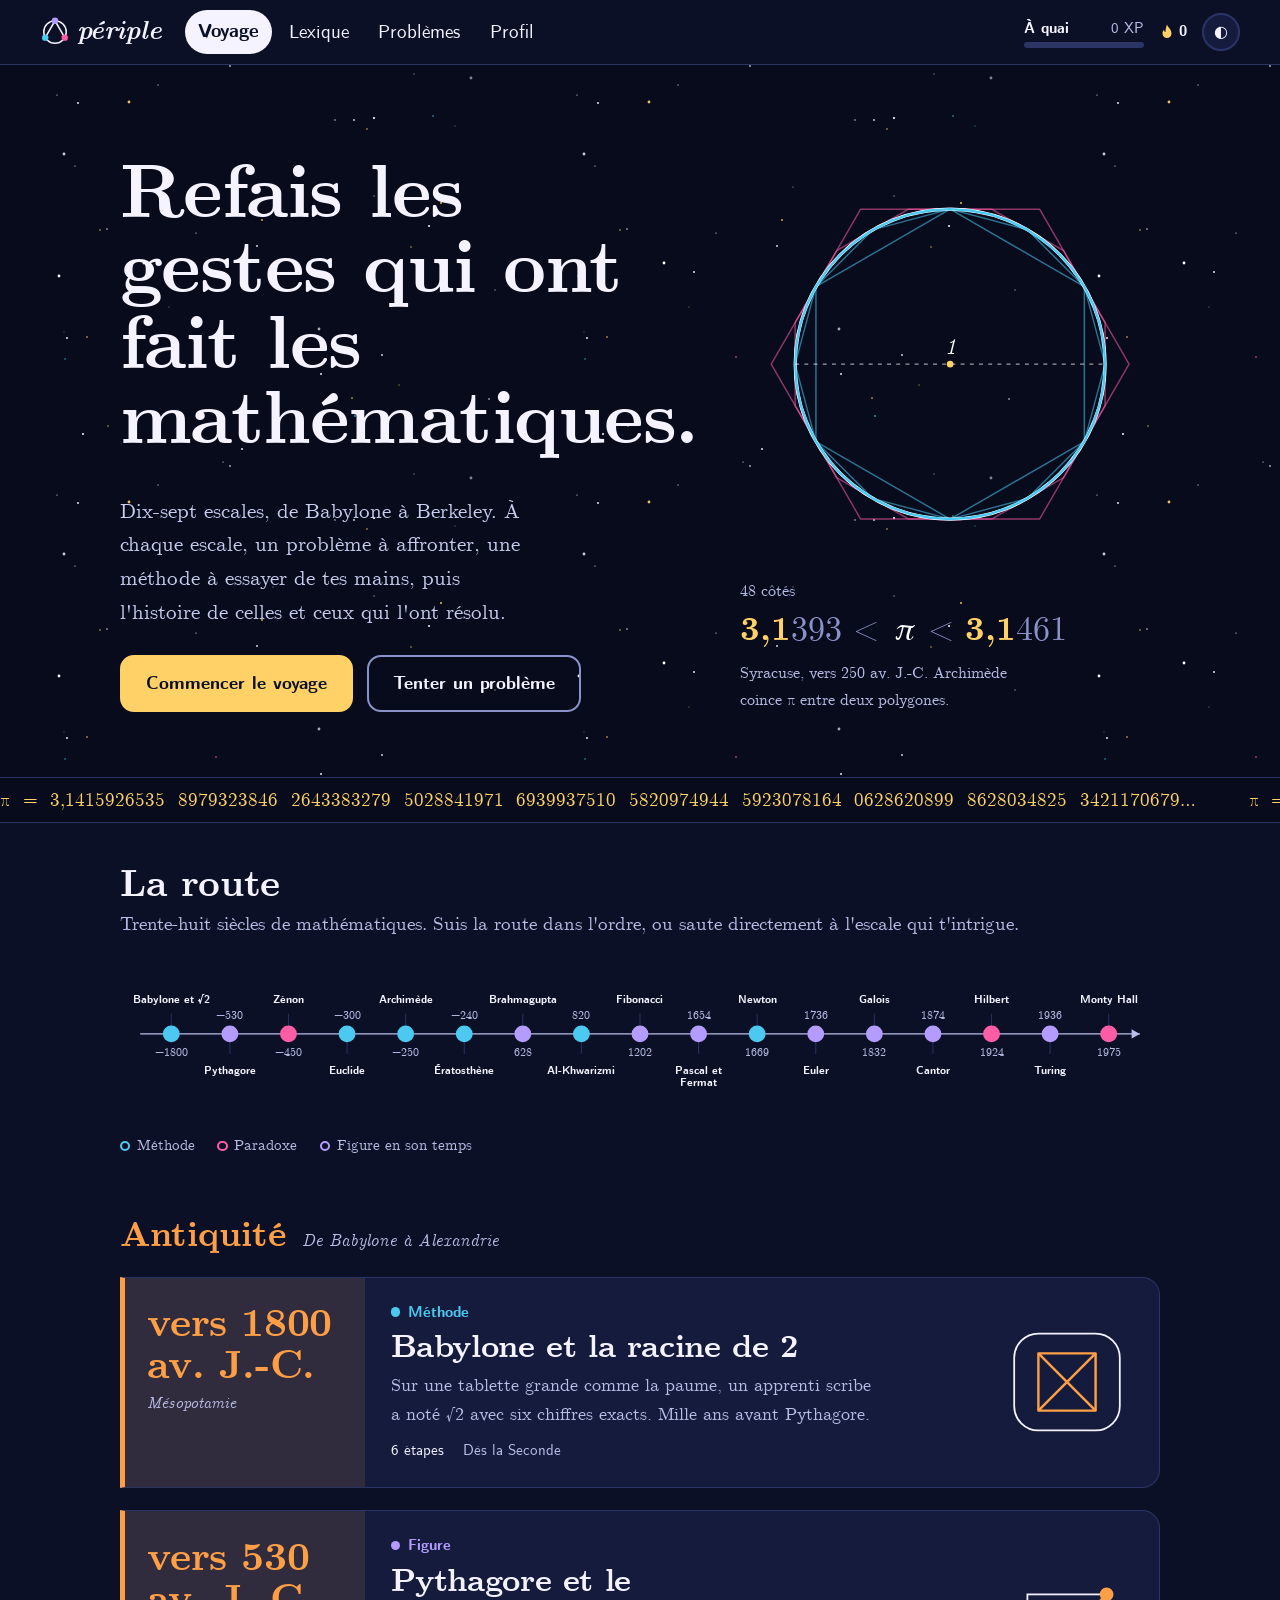
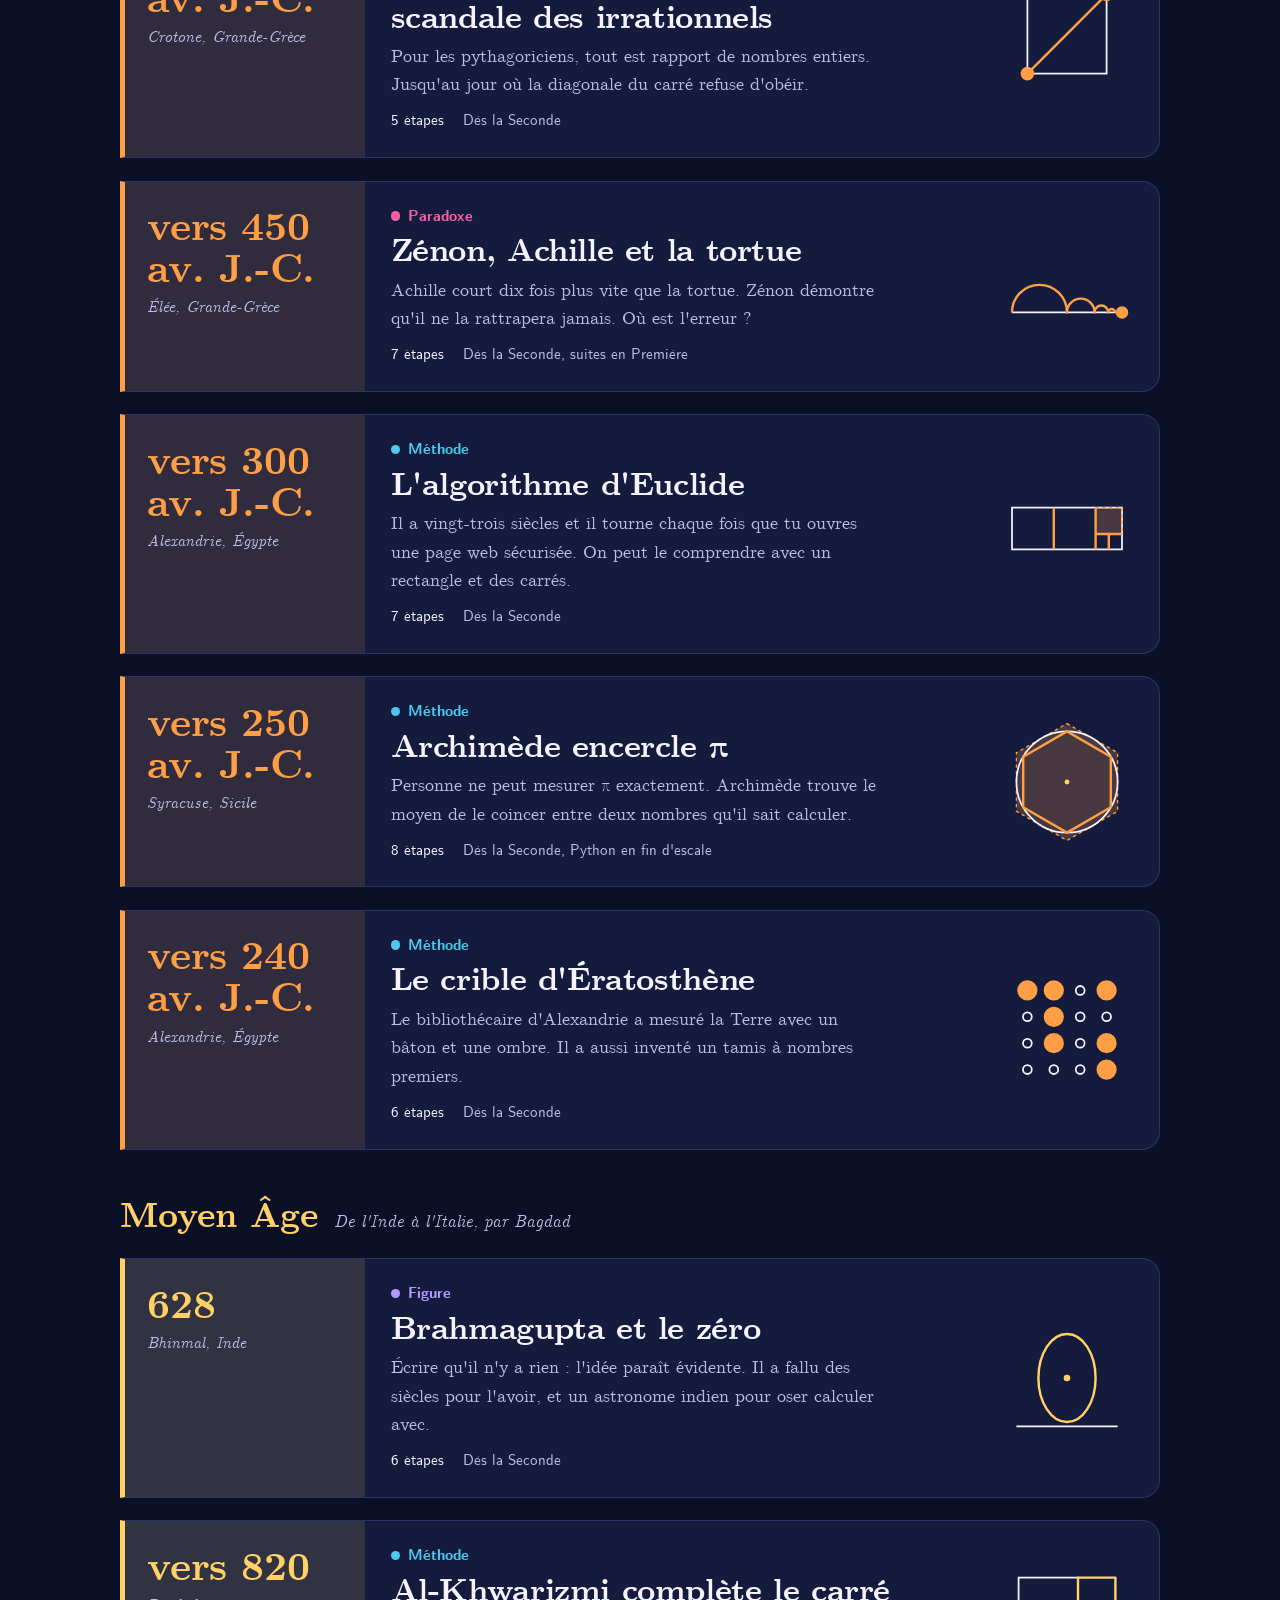
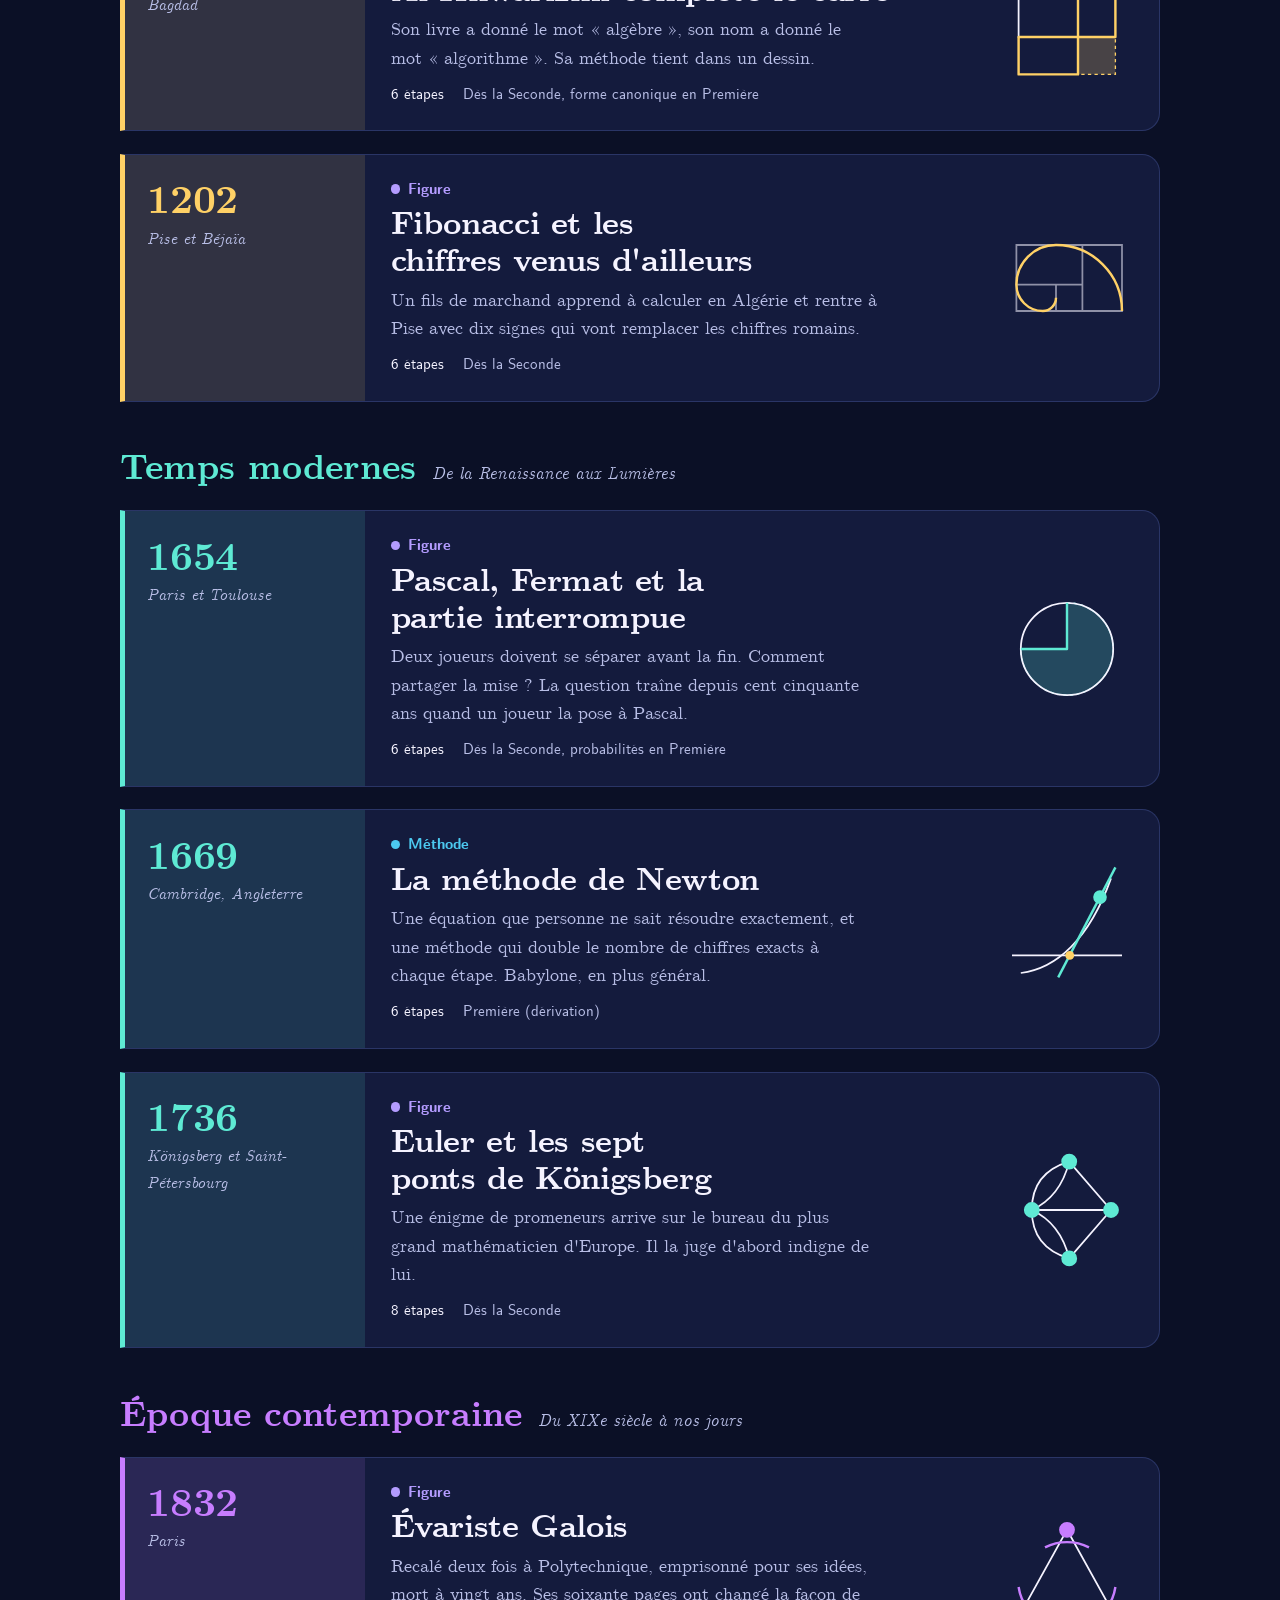
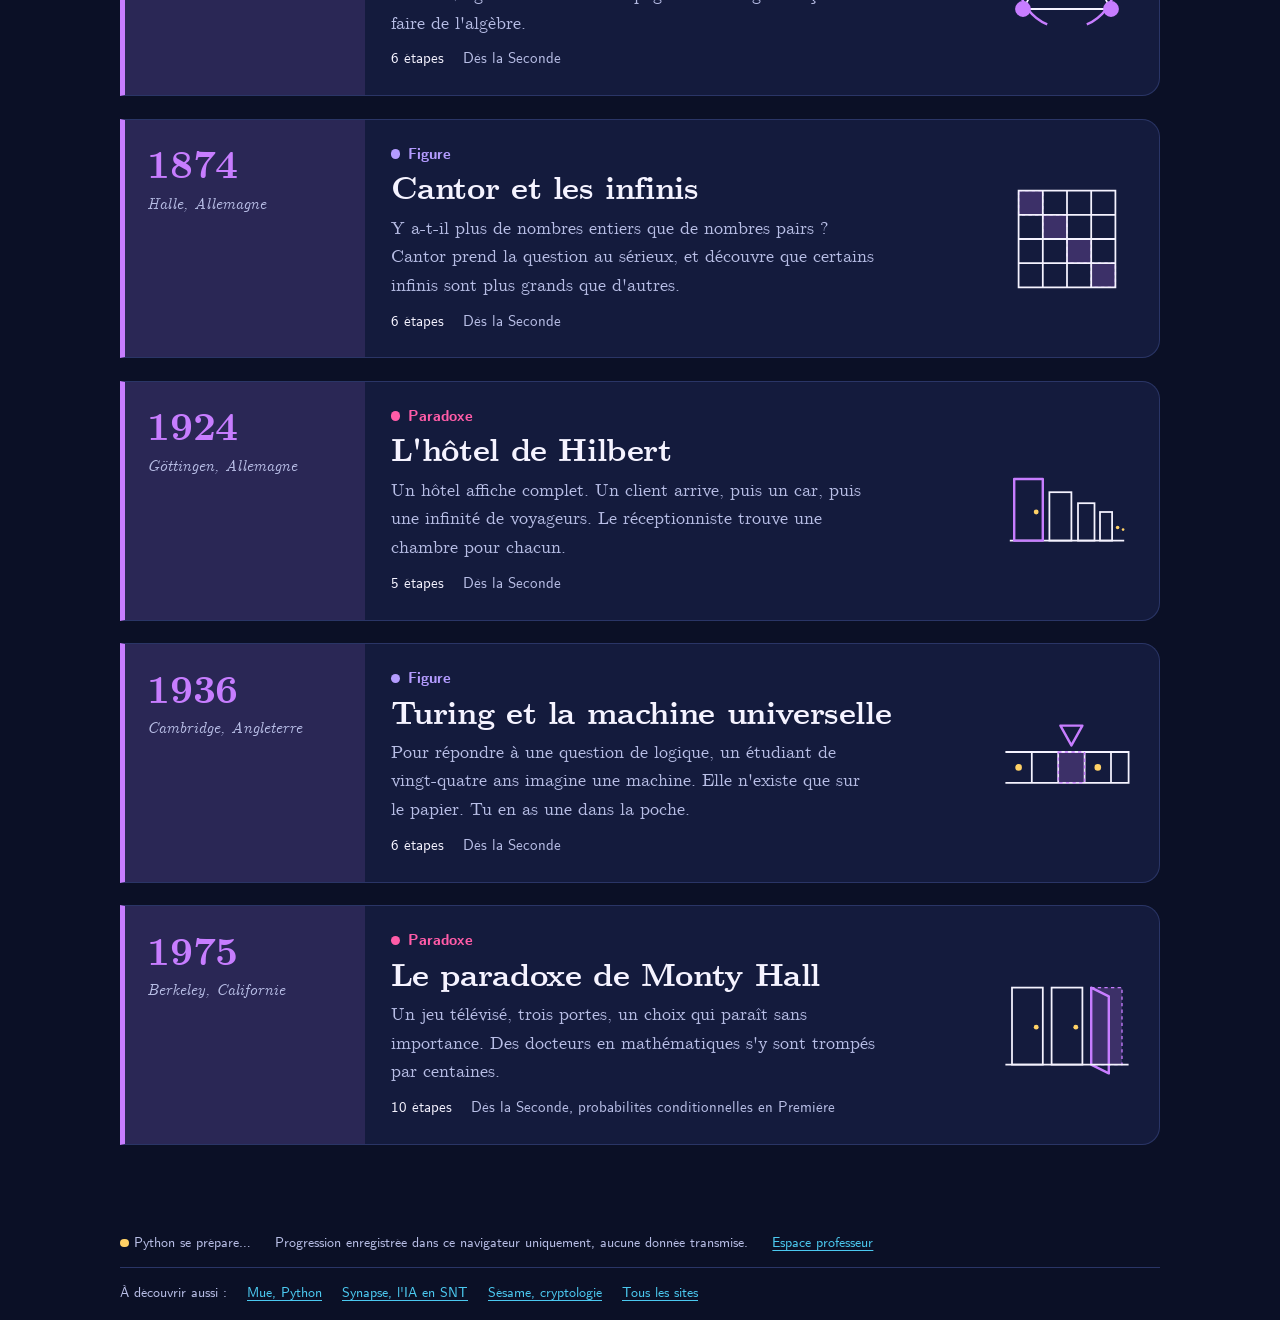
==== commit 444cacf8: "Ajoute dans le pied de page les liens vers le portail et les autres sites Co-Authored-By: Claude Fab" ====
--- a/index.html
+++ b/index.html
@@ -39,6 +39,13 @@
   <span id="etat-python" data-etat="chargement">Python se prépare…</span>
   <span>Progression enregistrée dans ce navigateur uniquement, aucune donnée transmise.</span>
   <a href="prof.html">Espace professeur</a>
+  <nav class="famille" aria-label="Les autres sites">
+    <span>À découvrir aussi :</span>
+    <a href="https://stexsnt.github.io/python-lycee/">Mue, Python</a>
+    <a href="https://stexsnt.github.io/synapse/">Synapse, l'IA en SNT</a>
+    <a href="https://stexsnt.github.io/sesame/">Sésame, cryptologie</a>
+    <a href="https://stexsnt.github.io/">Tous les sites</a>
+  </nav>
 </footer>
 <div id="toasts" aria-live="polite"></div>
 <noscript><p style="padding:2rem">Ce site a besoin de JavaScript pour exécuter Python dans le navigateur.</p></noscript>
--- a/css/style.css
+++ b/css/style.css
@@ -67,6 +67,9 @@
 
 main { max-width: 1120px; margin: 0 auto; padding: clamp(1.2rem, 3vw, 2.5rem) clamp(1rem, 4vw, 2.5rem); }
 .pied { max-width: 1120px; margin: 2rem auto 0; padding: 1rem clamp(1rem, 4vw, 2.5rem); color: var(--encre2); font-size: .9rem; display: flex; flex-wrap: wrap; gap: .5rem 1.5rem; }
+/* Liens vers le portail et les trois autres sites */
+.famille { flex-basis: 100%; display: flex; flex-wrap: wrap; gap: .3rem 1.25rem; padding-top: .8rem; margin-top: .3rem; border-top: 1px solid var(--trait); }
+.famille a { white-space: nowrap; }
 #etat-python::before { content: ""; display: inline-block; width: .6em; height: .6em; border-radius: 50%; margin-right: .4em; background: var(--soleil); }
 #etat-python[data-etat="pret"]::before { background: var(--ecaille); }
 #etat-python[data-etat="echec"]::before { background: var(--corail); }
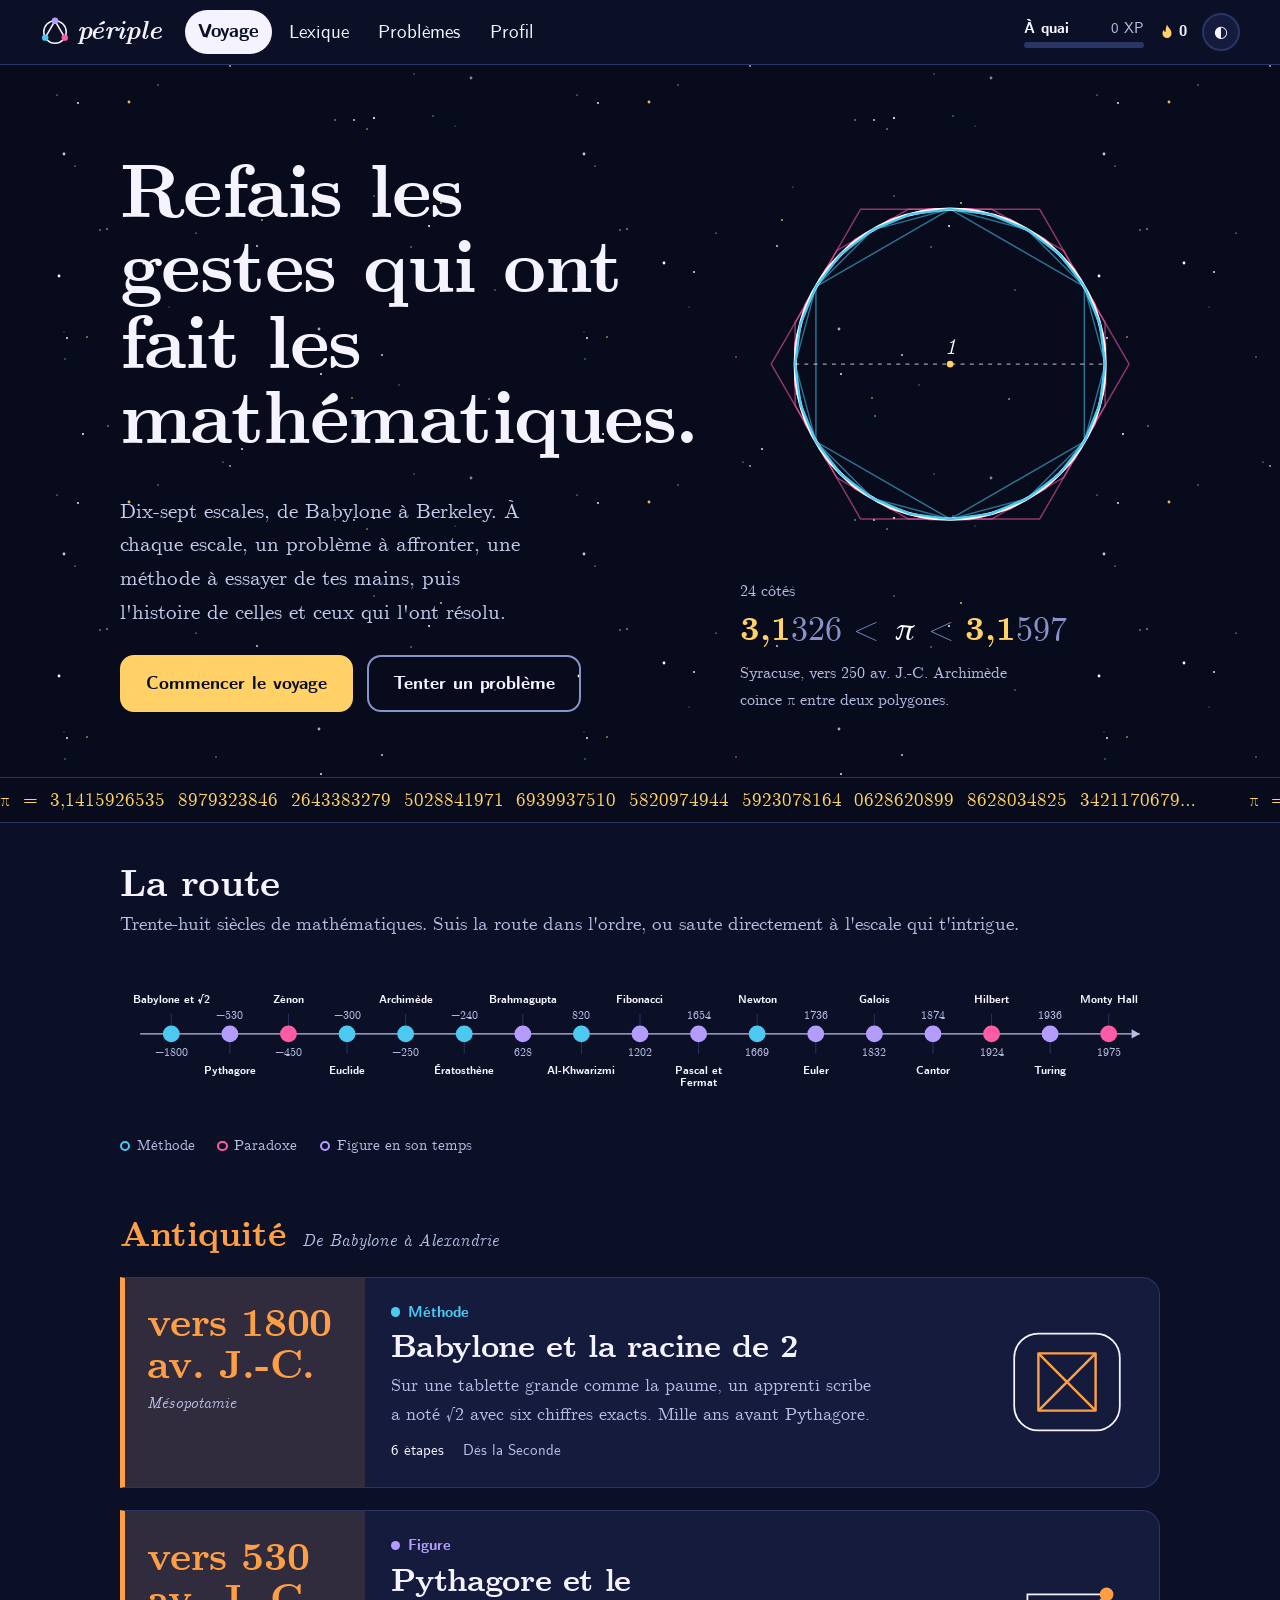
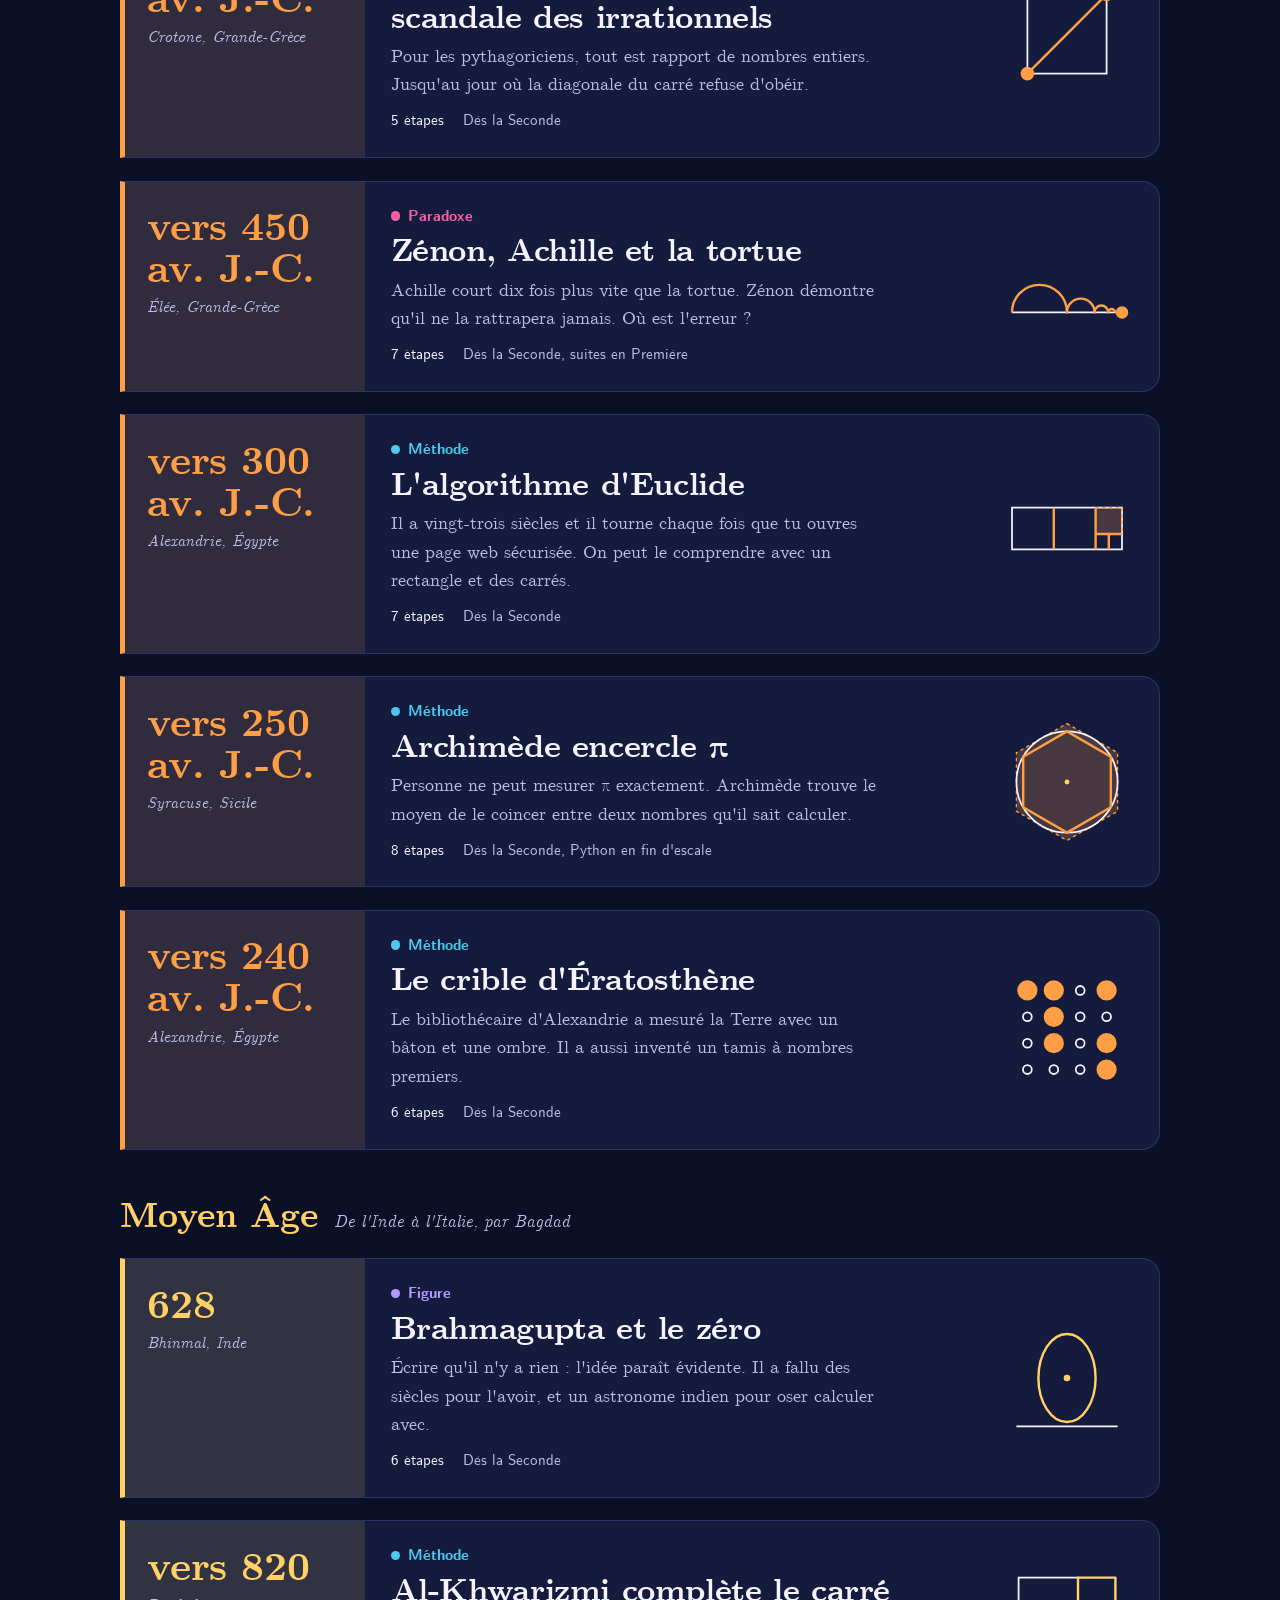
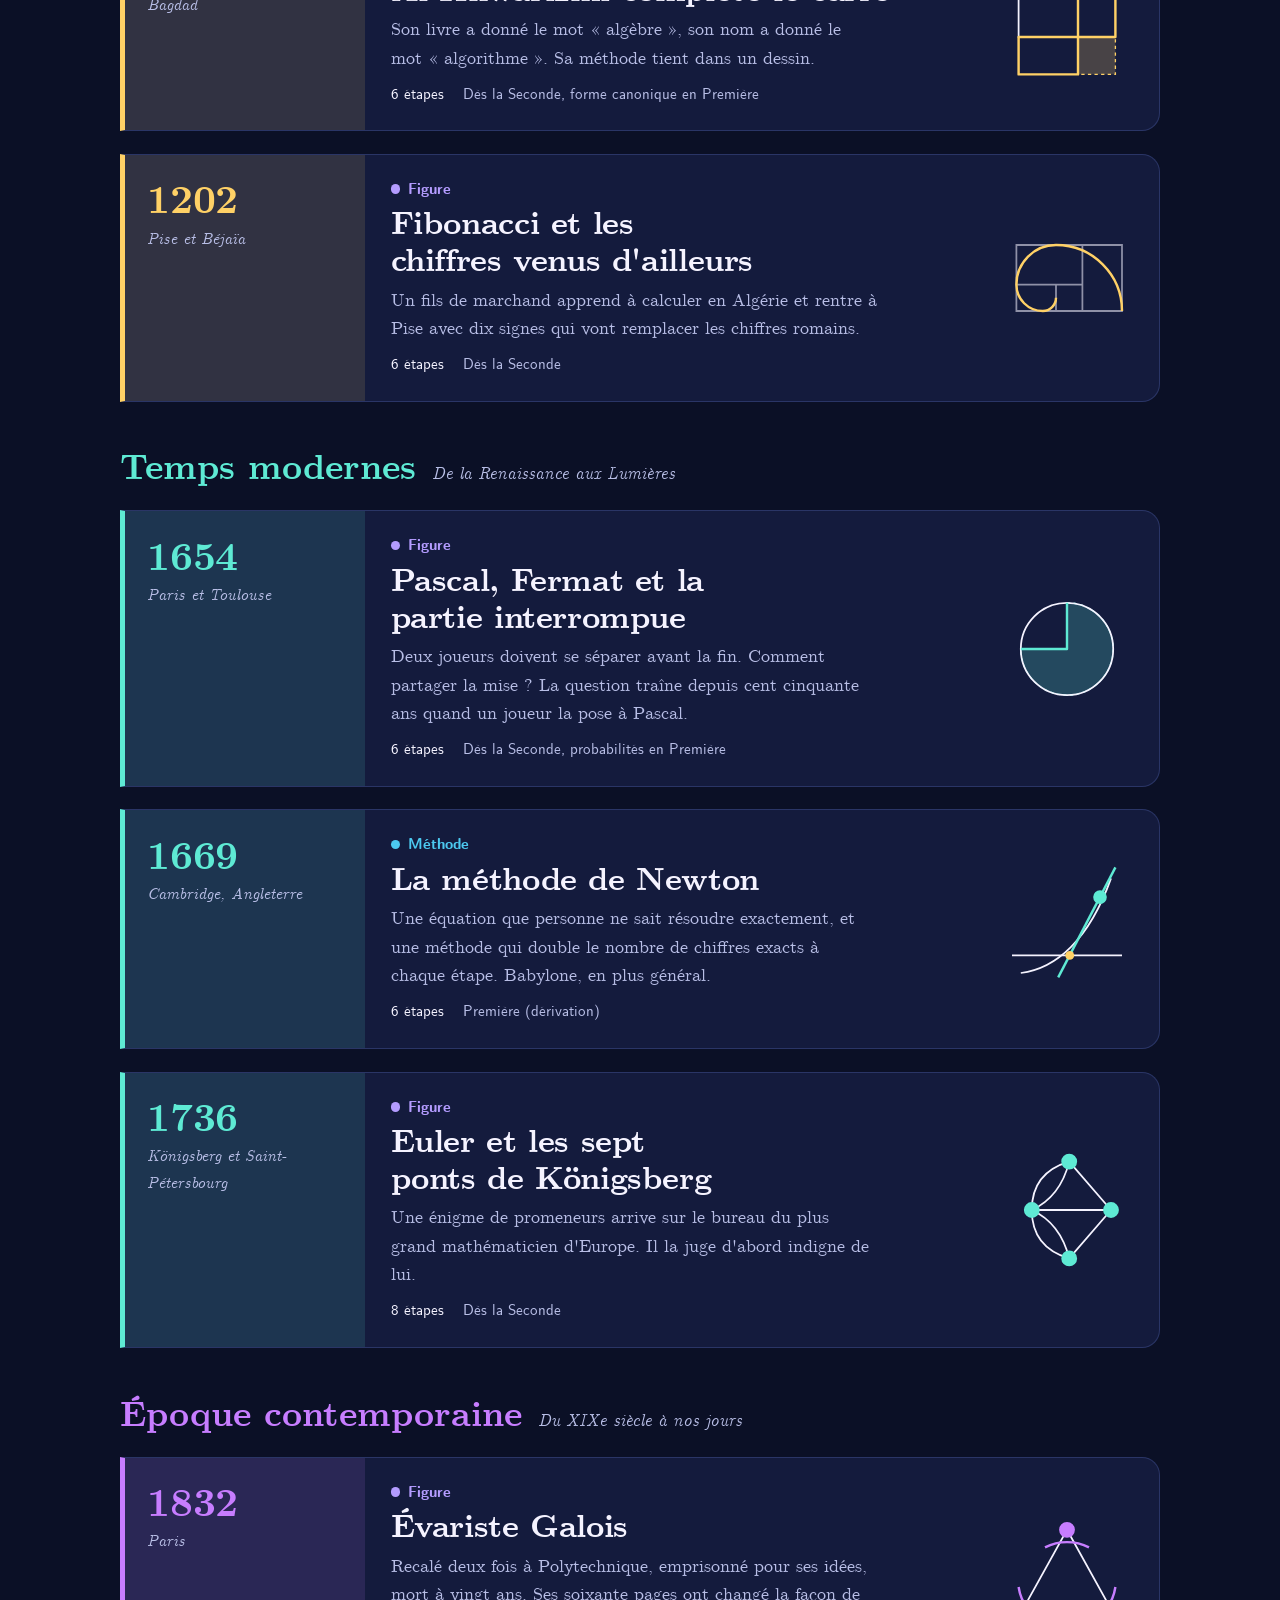
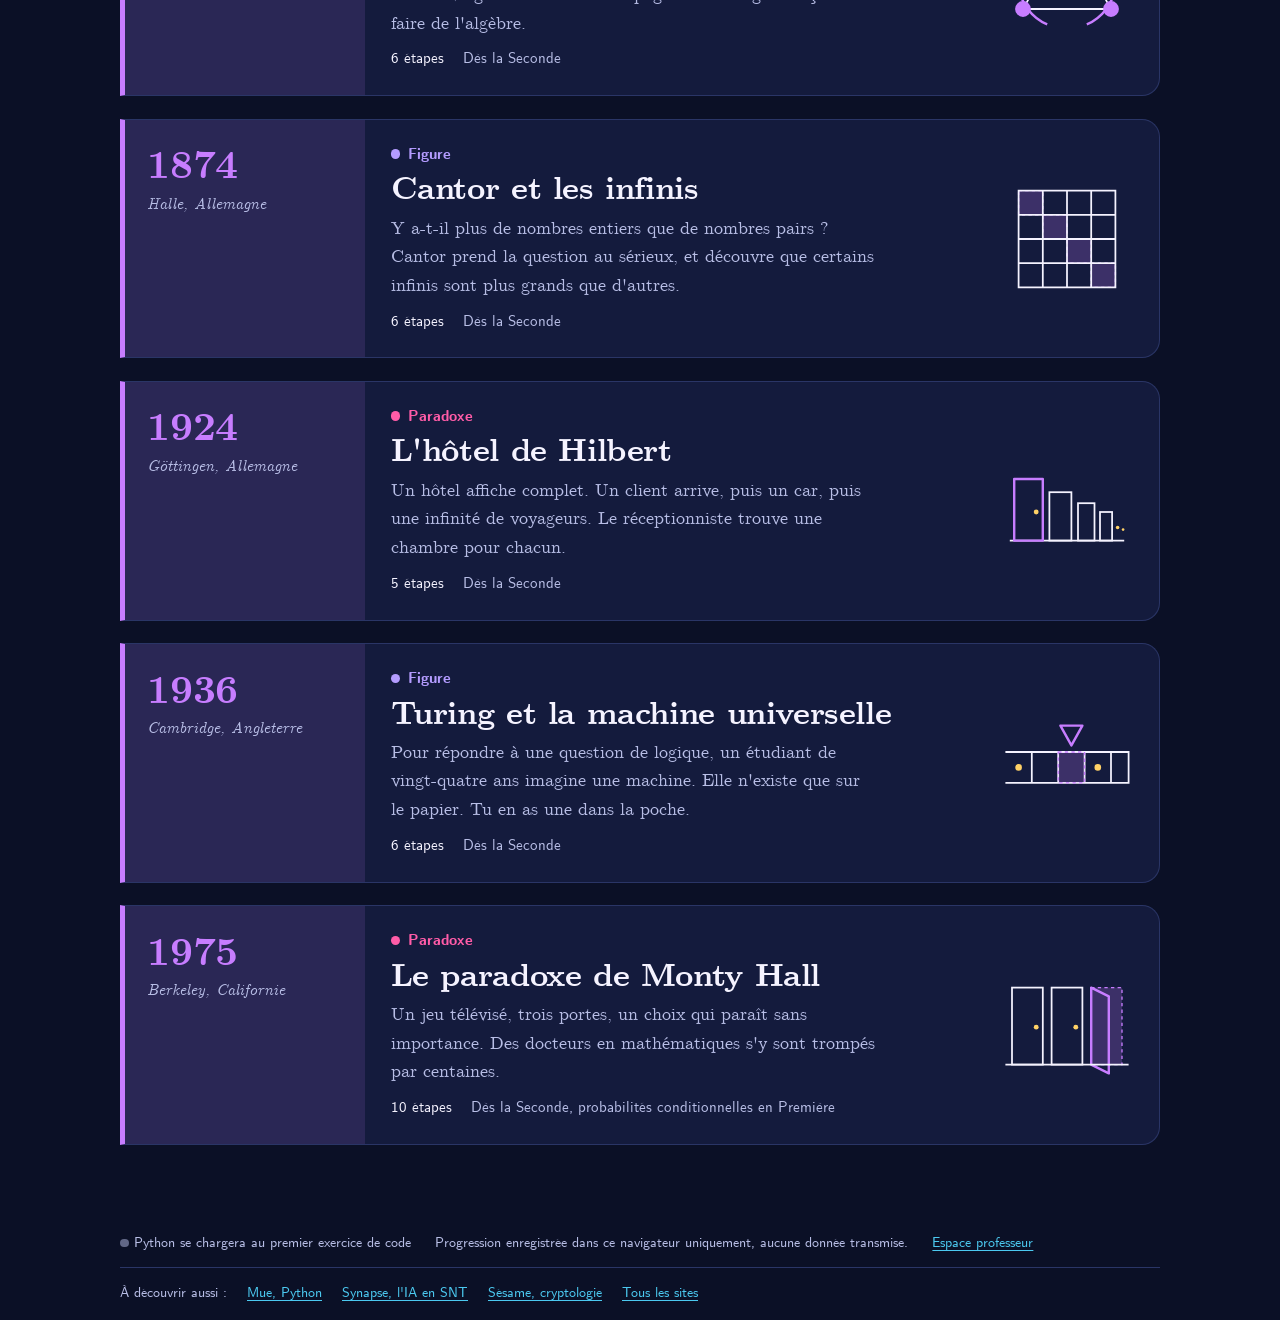
==== commit 025cc5f7: "Démarre Python à la demande Python n'est plus lancé à l'ouverture du site mais quand un éditeur de c" ====
--- a/index.html
+++ b/index.html
@@ -6,6 +6,9 @@
 <title>Périple, un voyage dans l'histoire des mathématiques</title>
 <meta name="description" content="Un voyage dans l'histoire des mathématiques pour le lycée : à chaque escale, un problème, une méthode à expérimenter et son contexte. Dans le navigateur, sans compte.">
 <link rel="icon" href="data:image/svg+xml,%3Csvg xmlns='http://www.w3.org/2000/svg' viewBox='0 0 32 32'%3E%3Ccircle cx='16' cy='16' r='12' fill='%23F1F3EE' stroke='%2316233B' stroke-width='1.6'/%3E%3Cpath d='M5.6 22L16 4L26.4 22' fill='none' stroke='%2316233B' stroke-width='1.6'/%3E%3Ccircle cx='5.6' cy='22' r='3.4' fill='%232A4BA0'/%3E%3Ccircle cx='16' cy='4' r='3.4' fill='%238A6100'/%3E%3Ccircle cx='26.4' cy='22' r='3.4' fill='%23AE2F58'/%3E%3C/svg%3E">
+<link rel="manifest" href="manifest.webmanifest">
+<meta name="theme-color" content="#0B1026">
+<link rel="apple-touch-icon" href="icones/icone-180.png">
 <link rel="stylesheet" href="css/style.css">
 </head>
 <body>
@@ -36,7 +39,7 @@
 <main id="app"></main>
 
 <footer class="pied">
-  <span id="etat-python" data-etat="chargement">Python se prépare…</span>
+  <span id="etat-python" data-etat="repos">Python se chargera au premier exercice de code</span>
   <span>Progression enregistrée dans ce navigateur uniquement, aucune donnée transmise.</span>
   <a href="prof.html">Espace professeur</a>
   <nav class="famille" aria-label="Les autres sites">
@@ -59,5 +62,6 @@
 <script src="js/app.js"></script>
 <script src="js/periple.js"></script>
 <script src="js/manips.js"></script>
+<script src="js/confort.js"></script>
 </body>
 </html>
--- a/css/style.css
+++ b/css/style.css
@@ -72,6 +72,7 @@
 .famille a { white-space: nowrap; }
 #etat-python::before { content: ""; display: inline-block; width: .6em; height: .6em; border-radius: 50%; margin-right: .4em; background: var(--soleil); }
 #etat-python[data-etat="pret"]::before { background: var(--ecaille); }
+#etat-python[data-etat="repos"]::before { background: var(--encre2); opacity: .5; }
 #etat-python[data-etat="echec"]::before { background: var(--corail); }
 
 /* Boutons */
@@ -980,3 +981,33 @@
   .dn { flex-basis: 5.4rem; }
 }
 .escales .epoque { display: none; }
+
+/* ----- Confort : rappel de sauvegarde et état de Python (js/confort.js) ----- */
+.rappel-sauv { position: fixed; z-index: 40; left: 1rem; bottom: 5.5rem; right: 1rem; max-width: 27rem; padding: 1rem 1.2rem; border: 1px solid var(--trait); border-left: 5px solid var(--soleil); border-radius: 14px; background: var(--carte); color: var(--encre); box-shadow: 0 10px 30px rgba(0, 0, 0, .22); display: grid; gap: .7rem; animation: pose .3s; }
+.rappel-sauv p { margin: 0; }
+.rappel-sauv .actions { margin: 0; display: flex; flex-wrap: wrap; gap: .5rem; align-items: center; }
+#etat-python .reessayer { min-height: 0; padding: 0 .2rem; font-size: inherit; }
+@media (min-width: 761px) { .rappel-sauv { bottom: 1rem; left: auto; } }
+
+/* ----- Espace professeur : QR code du lien de classe et impression (js/prof-plus.js) ----- */
+.qr-lien { display: flex; flex-wrap: wrap; align-items: center; gap: .8rem 1.2rem; margin-top: .8rem; }
+.qr-lien .qr { display: block; width: 8.5rem; flex: none; border-radius: 8px; overflow: hidden; border: 1px solid var(--trait); }
+.qr svg { display: block; width: 100%; height: auto; }
+dialog.projection { border: 0; border-radius: 20px; padding: clamp(1.2rem, 4vw, 2.5rem); background: #fff; color: #14213D; text-align: center; max-width: min(92vw, 44rem); font-family: var(--ui, var(--texte)); }
+dialog.projection::backdrop { background: rgba(8, 12, 30, .82); }
+dialog.projection h2 { margin: 0 0 .6rem; font-size: clamp(1.8rem, 5vw, 3rem); color: #14213D; }
+dialog.projection .qr { width: min(70vh, 76vw, 30rem); margin: 0 auto; }
+dialog.projection p { margin: .8rem 0 0; font-size: clamp(1.05rem, 2.4vw, 1.5rem); color: #14213D; }
+dialog.projection .adresse { font-family: var(--mono); font-size: clamp(.8rem, 1.6vw, 1.05rem); overflow-wrap: anywhere; color: #4A5672; }
+dialog.projection form { margin-top: 1.2rem; }
+@media print {
+  .prof { background: #fff; color: #000; }
+  .prof .entete, .prof .pied, .prof main > :not(#resultats), .prof #resultats .actions, .prof #resultats .gestion, .prof #resultats details, .prof #lien-txt, .prof #resultats .ligne-outils, .prof #detail .actions { display: none !important; }
+  .prof main { max-width: none; margin: 0; padding: 0; }
+  .prof .defile { overflow: visible; border: 0; }
+  .prof table.classe, .prof table.etapes { font-size: 8.5pt; color: #000; }
+  .prof table.classe th, .prof table.classe td { border: 1px solid #999; }
+  .prof table.classe button { all: unset; font: inherit; font-weight: 700; }
+  .prof h2 { color: #000; break-after: avoid; }
+  @page { size: A4 landscape; margin: 12mm; }
+}
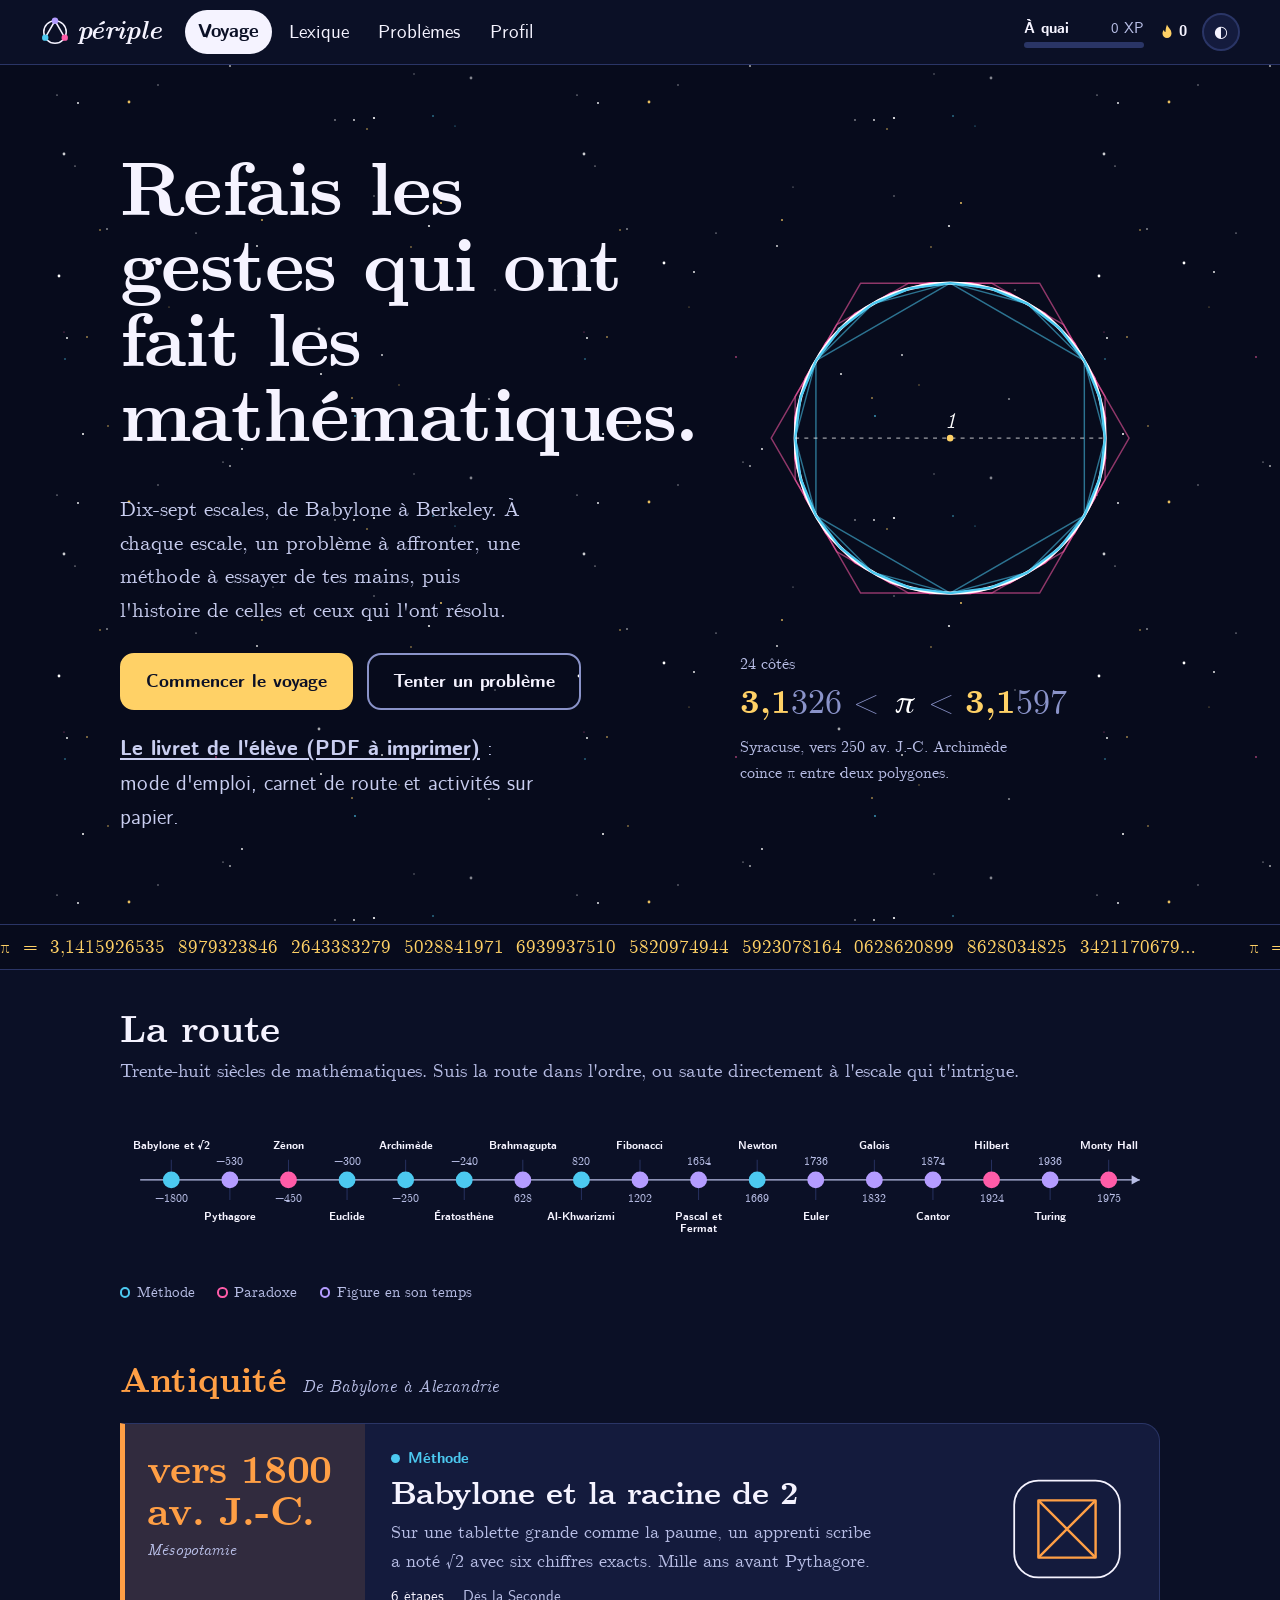
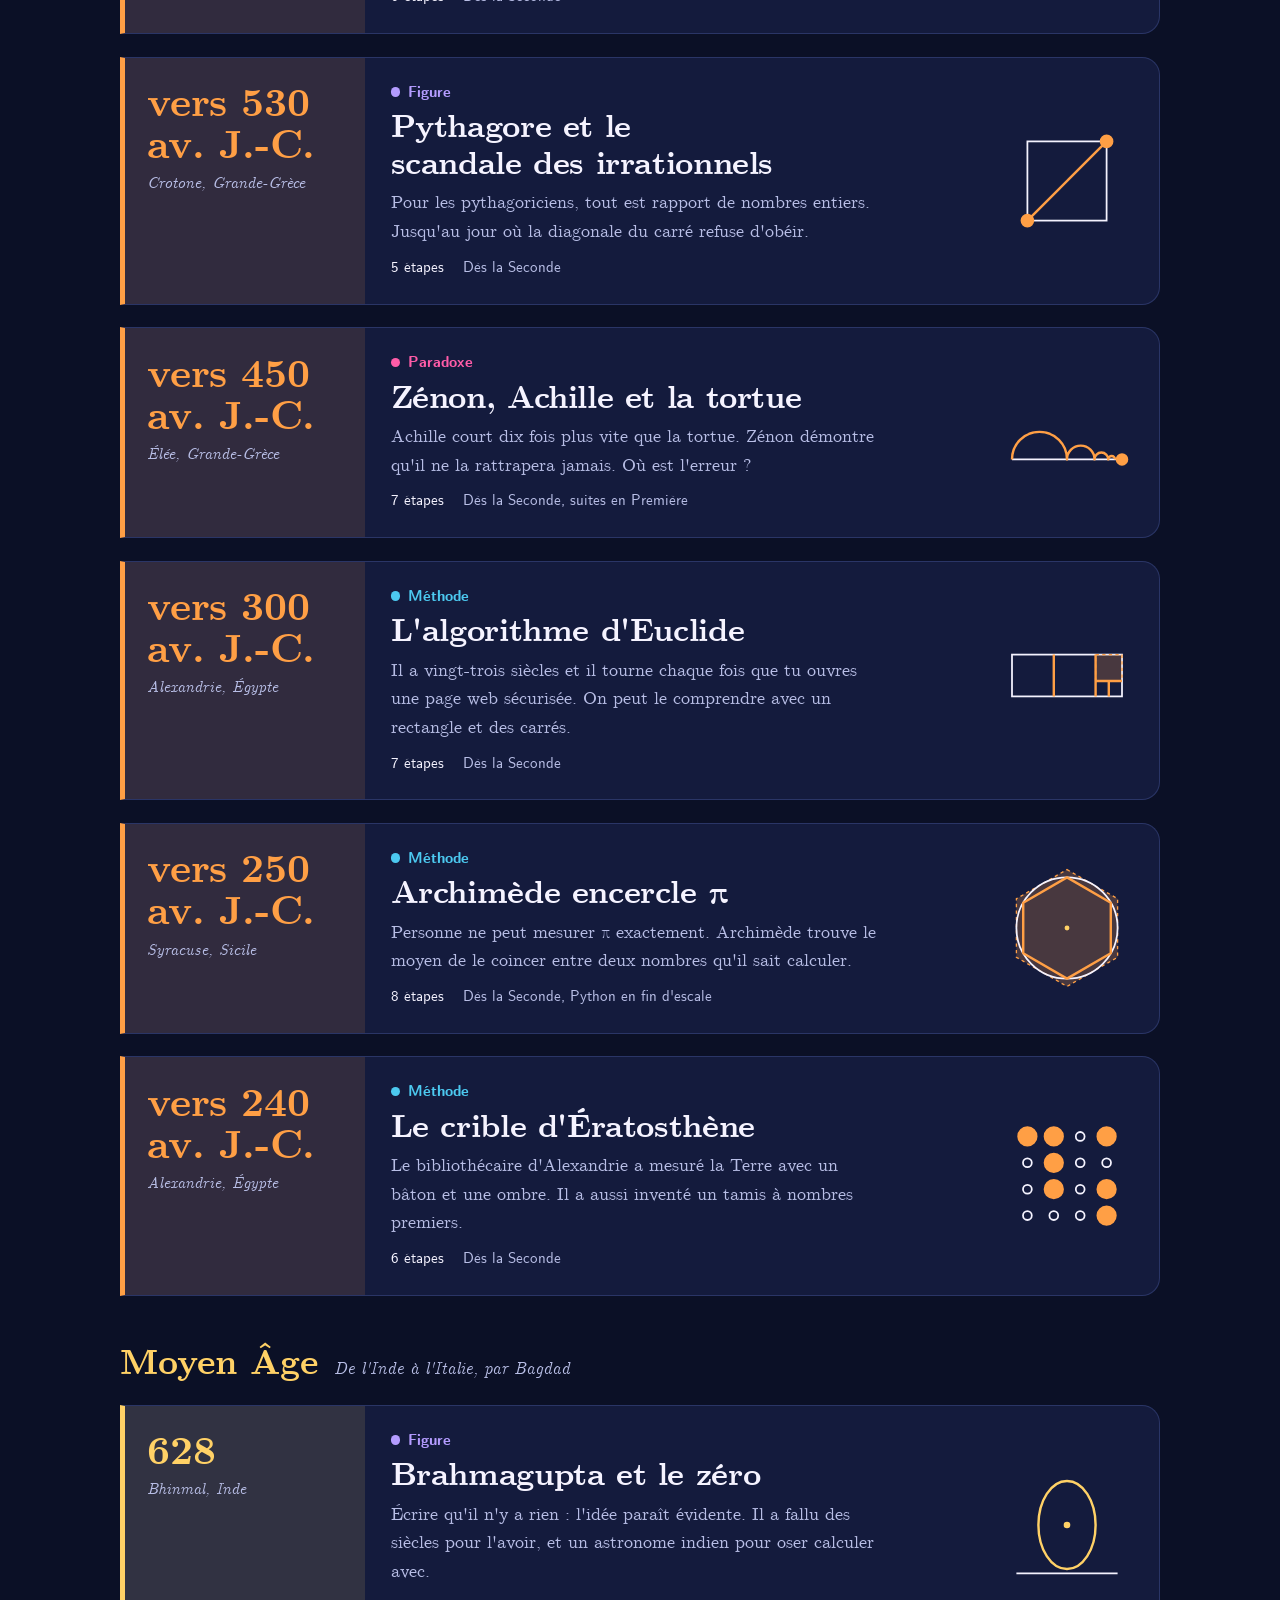
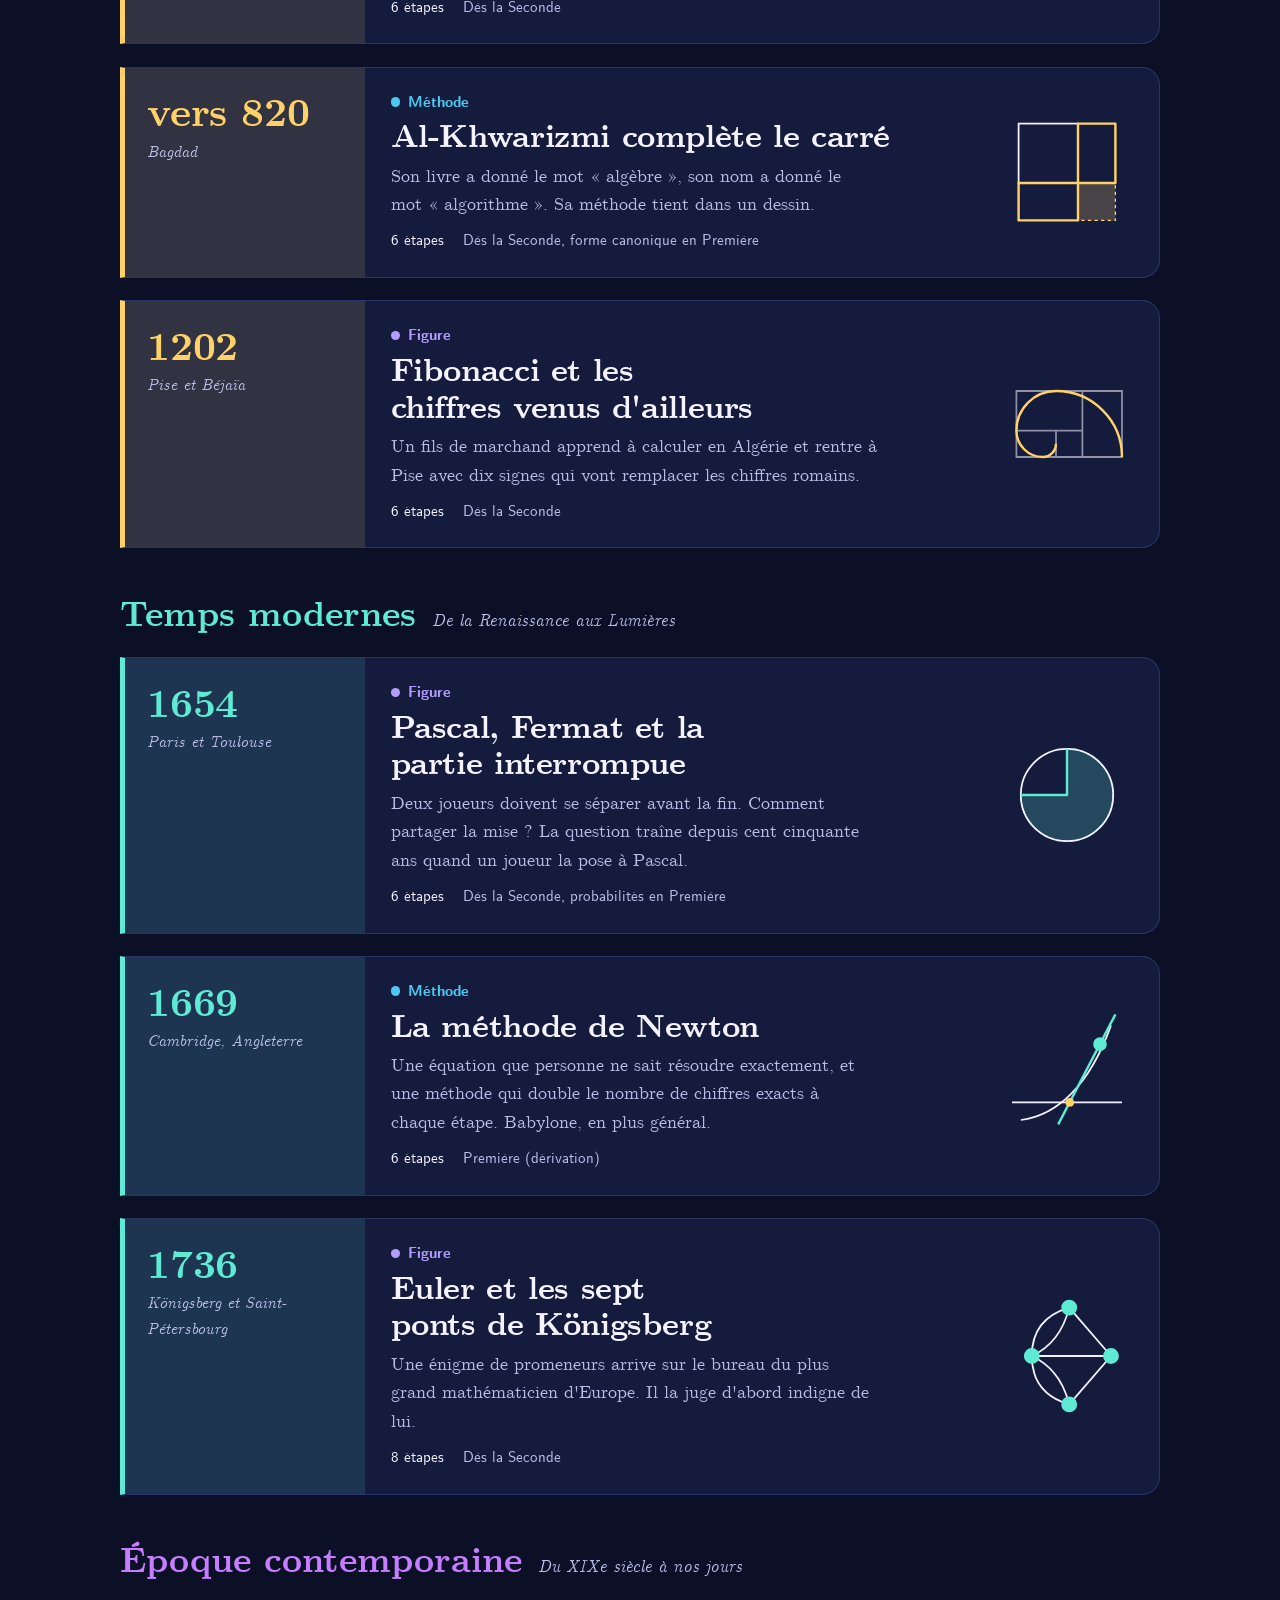
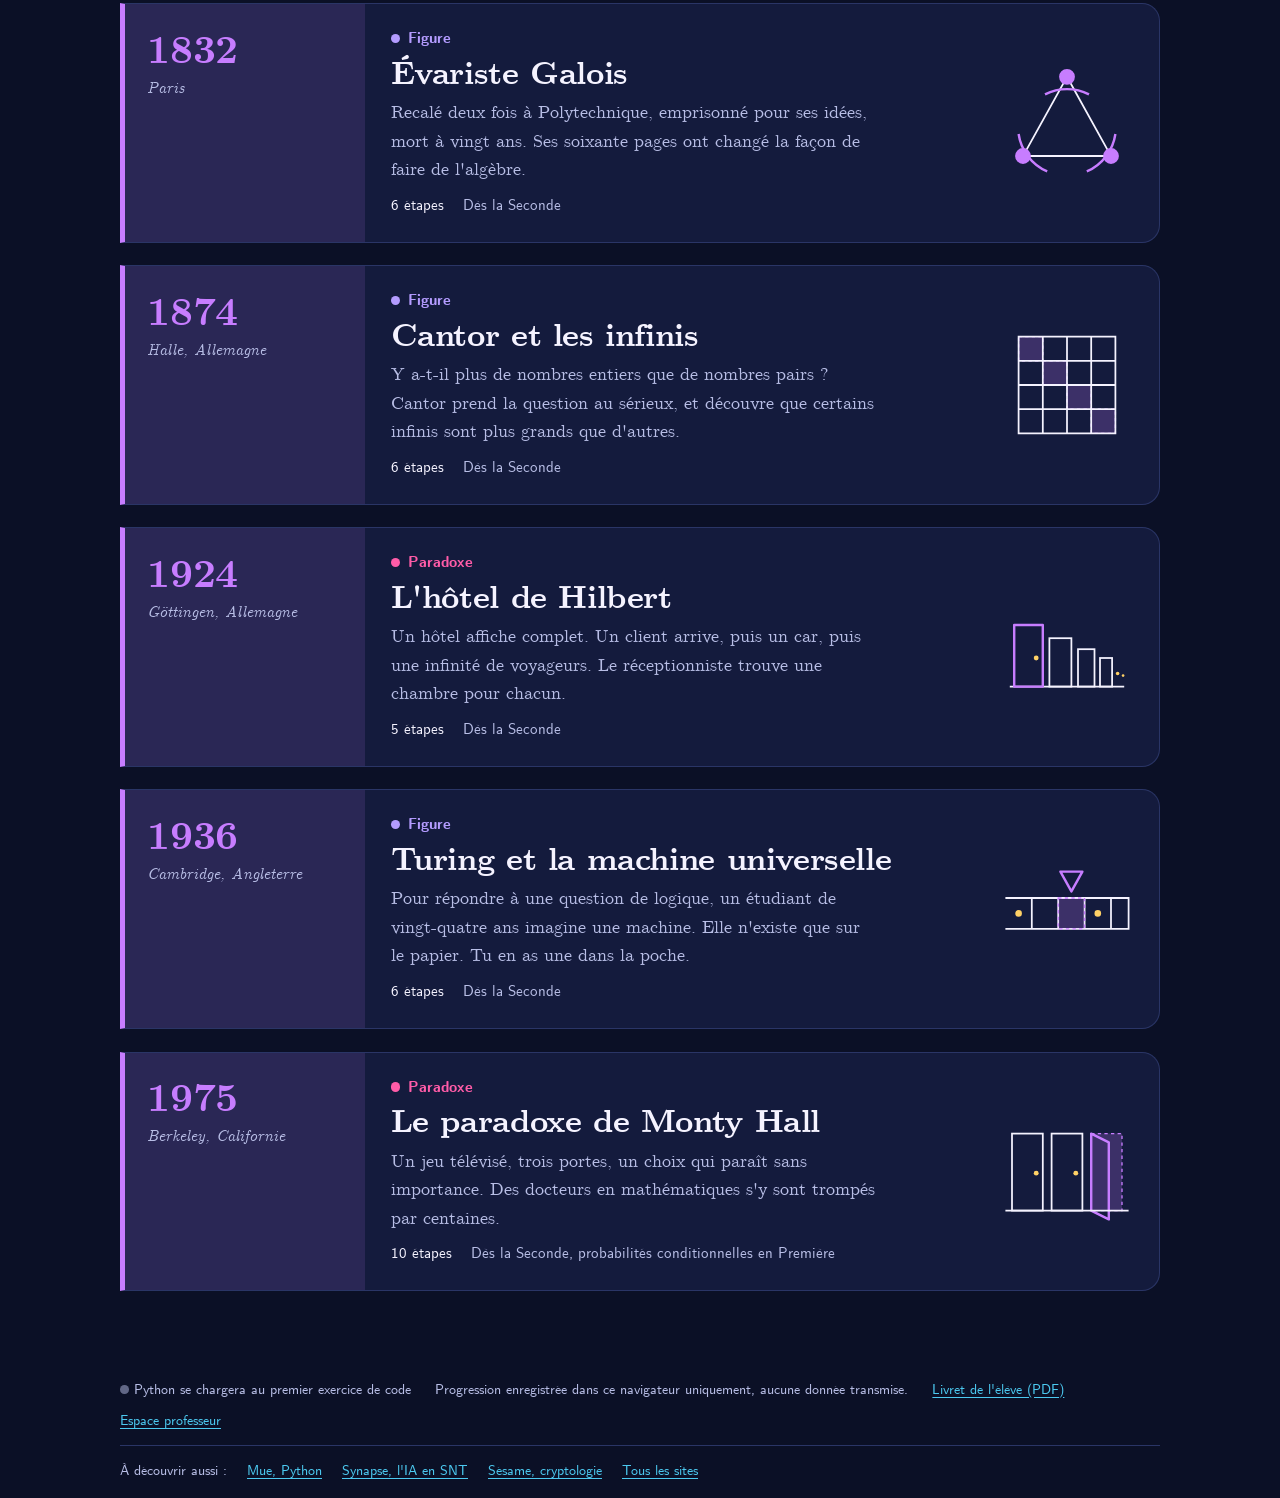
==== commit aa8c5b89: "Ajoute le livret de l'élève et son lien sur l'accueil et en pied de page Le livret ne contient aucun" ====
--- a/index.html
+++ b/index.html
@@ -41,6 +41,7 @@
 <footer class="pied">
   <span id="etat-python" data-etat="repos">Python se chargera au premier exercice de code</span>
   <span>Progression enregistrée dans ce navigateur uniquement, aucune donnée transmise.</span>
+  <a href="documents/livret-eleve.pdf" target="_blank" rel="noopener">Livret de l'élève (PDF)</a>
   <a href="prof.html">Espace professeur</a>
   <nav class="famille" aria-label="Les autres sites">
     <span>À découvrir aussi :</span>
--- a/css/style.css
+++ b/css/style.css
@@ -1011,3 +1011,7 @@
   .prof h2 { color: #000; break-after: avoid; }
   @page { size: A4 landscape; margin: 12mm; }
 }
+
+/* ----- Lien vers le livret de l'élève, sous les boutons de l'accueil ----- */
+.livret-lien { margin: 1.4rem 0 0; font-size: .95rem; color: var(--encre2); max-width: 34rem; font-family: var(--ui, var(--texte)); }
+.livret-lien a { color: inherit; font-weight: 700; text-underline-offset: 3px; }
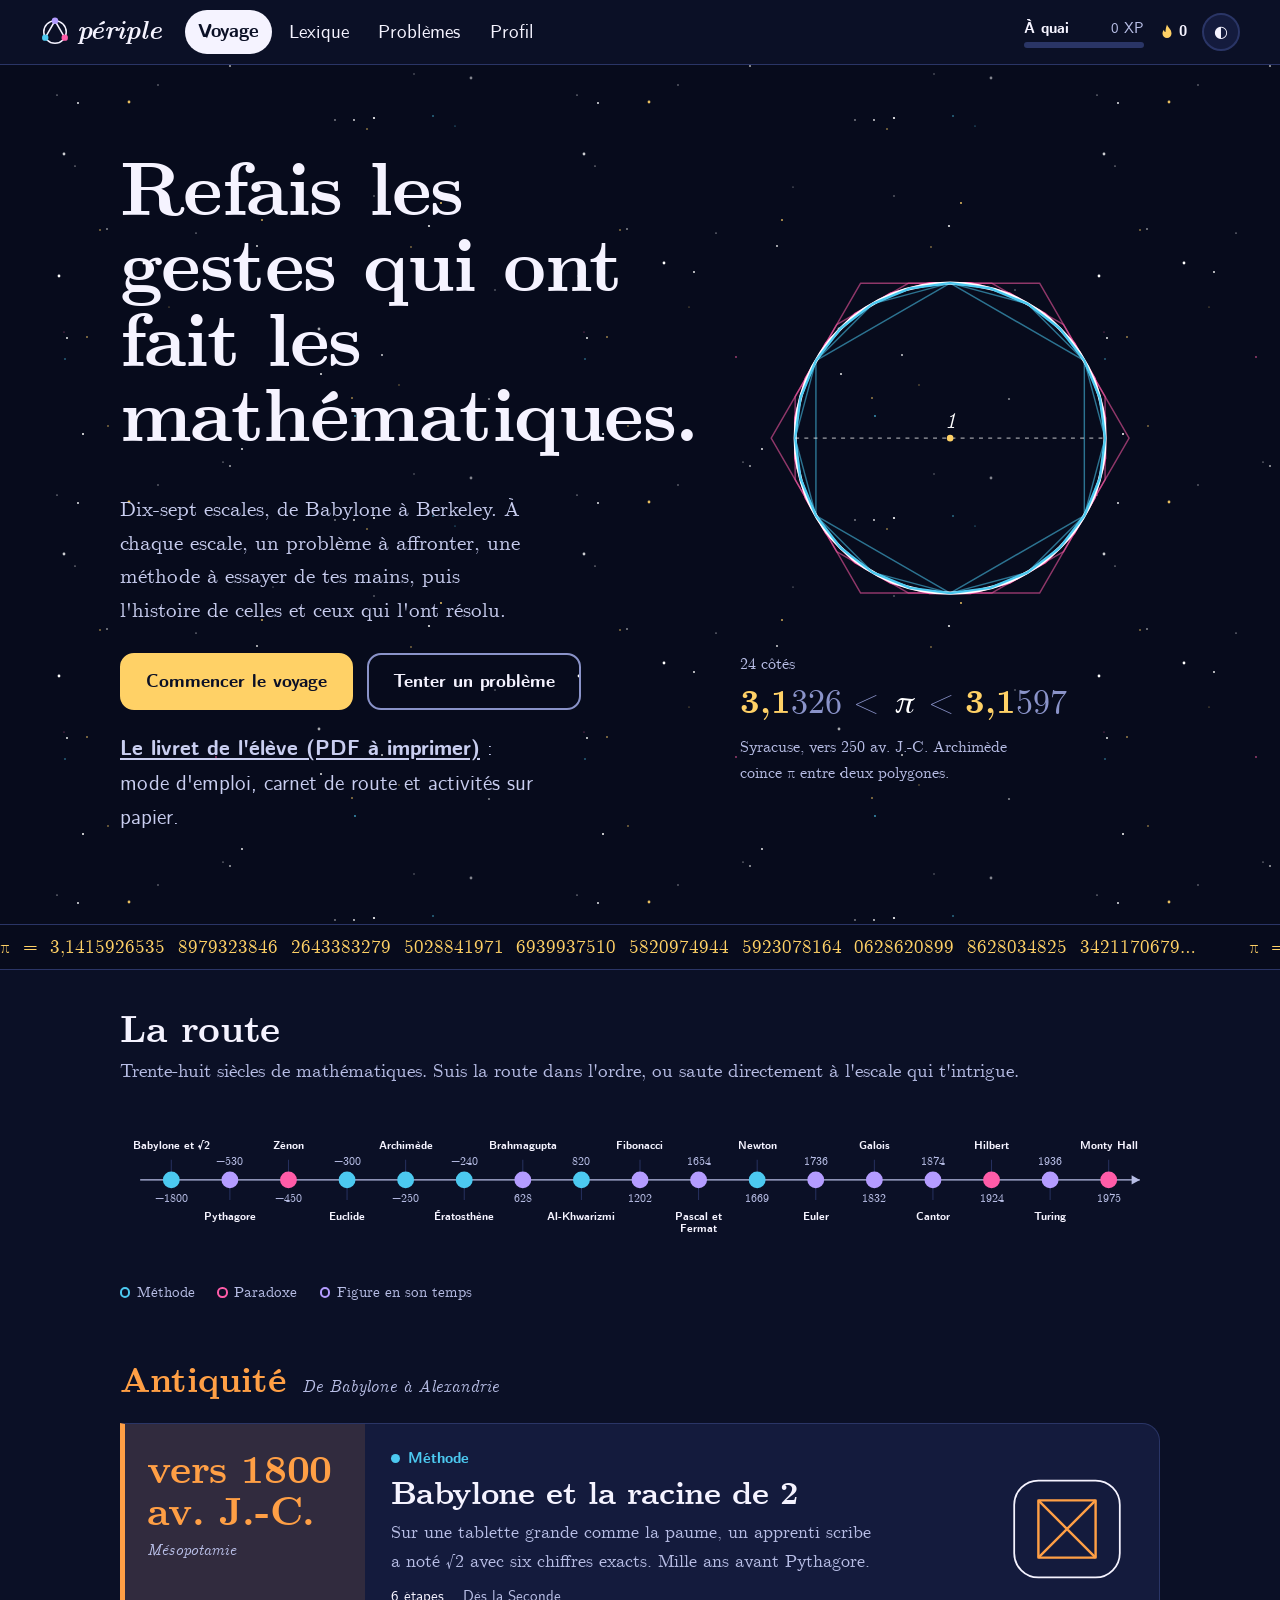
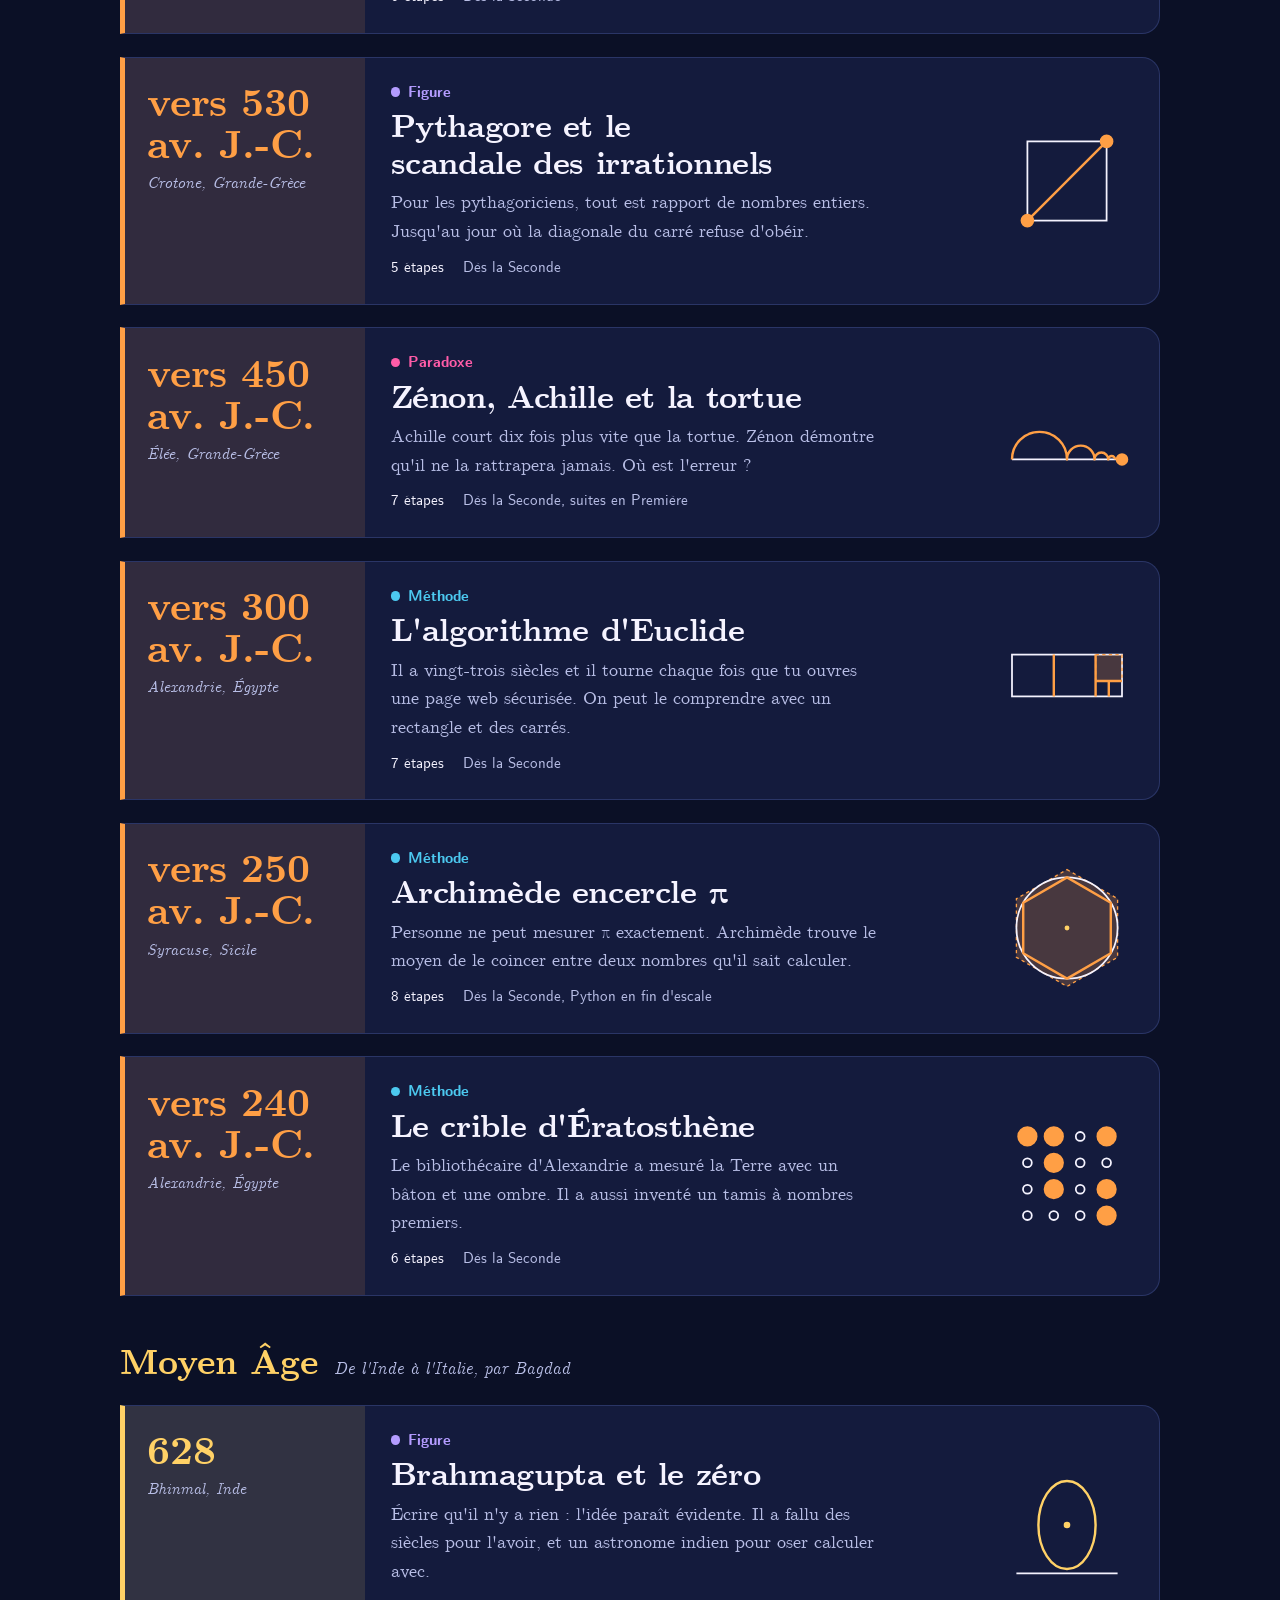
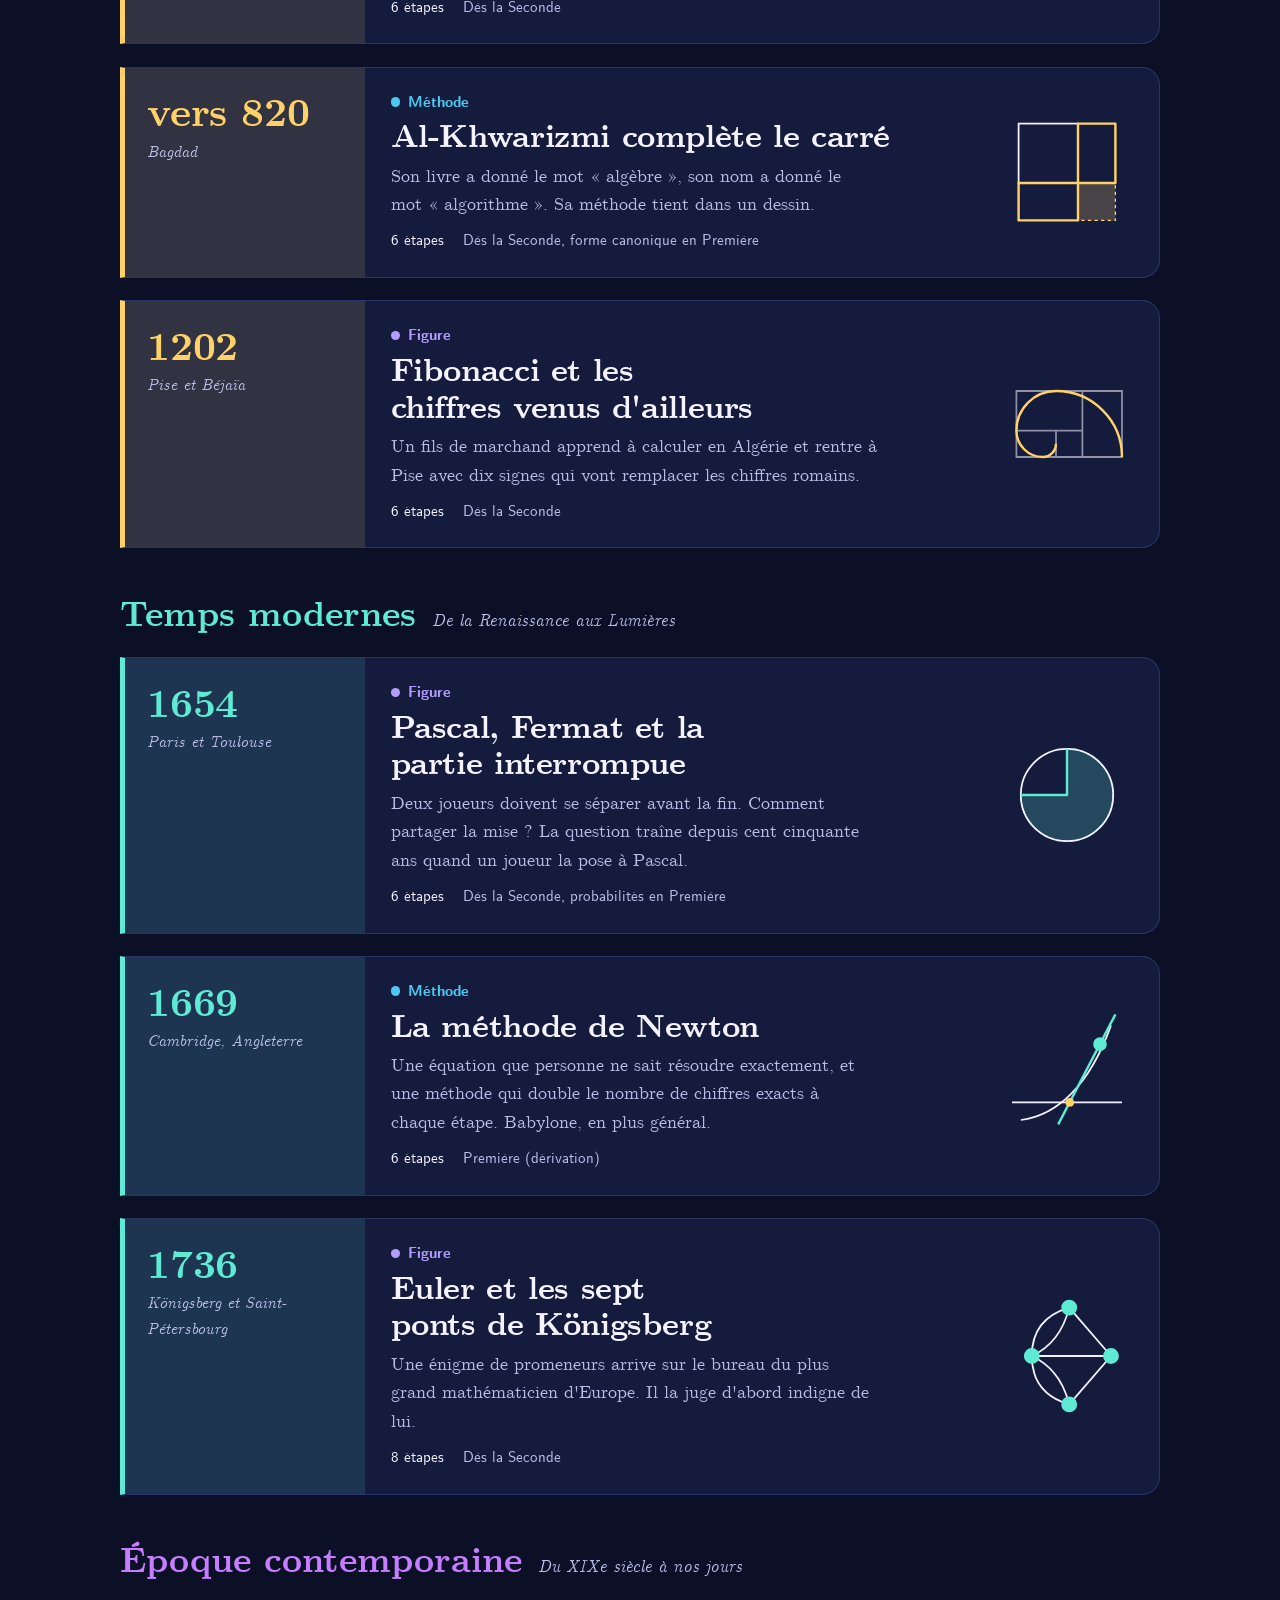
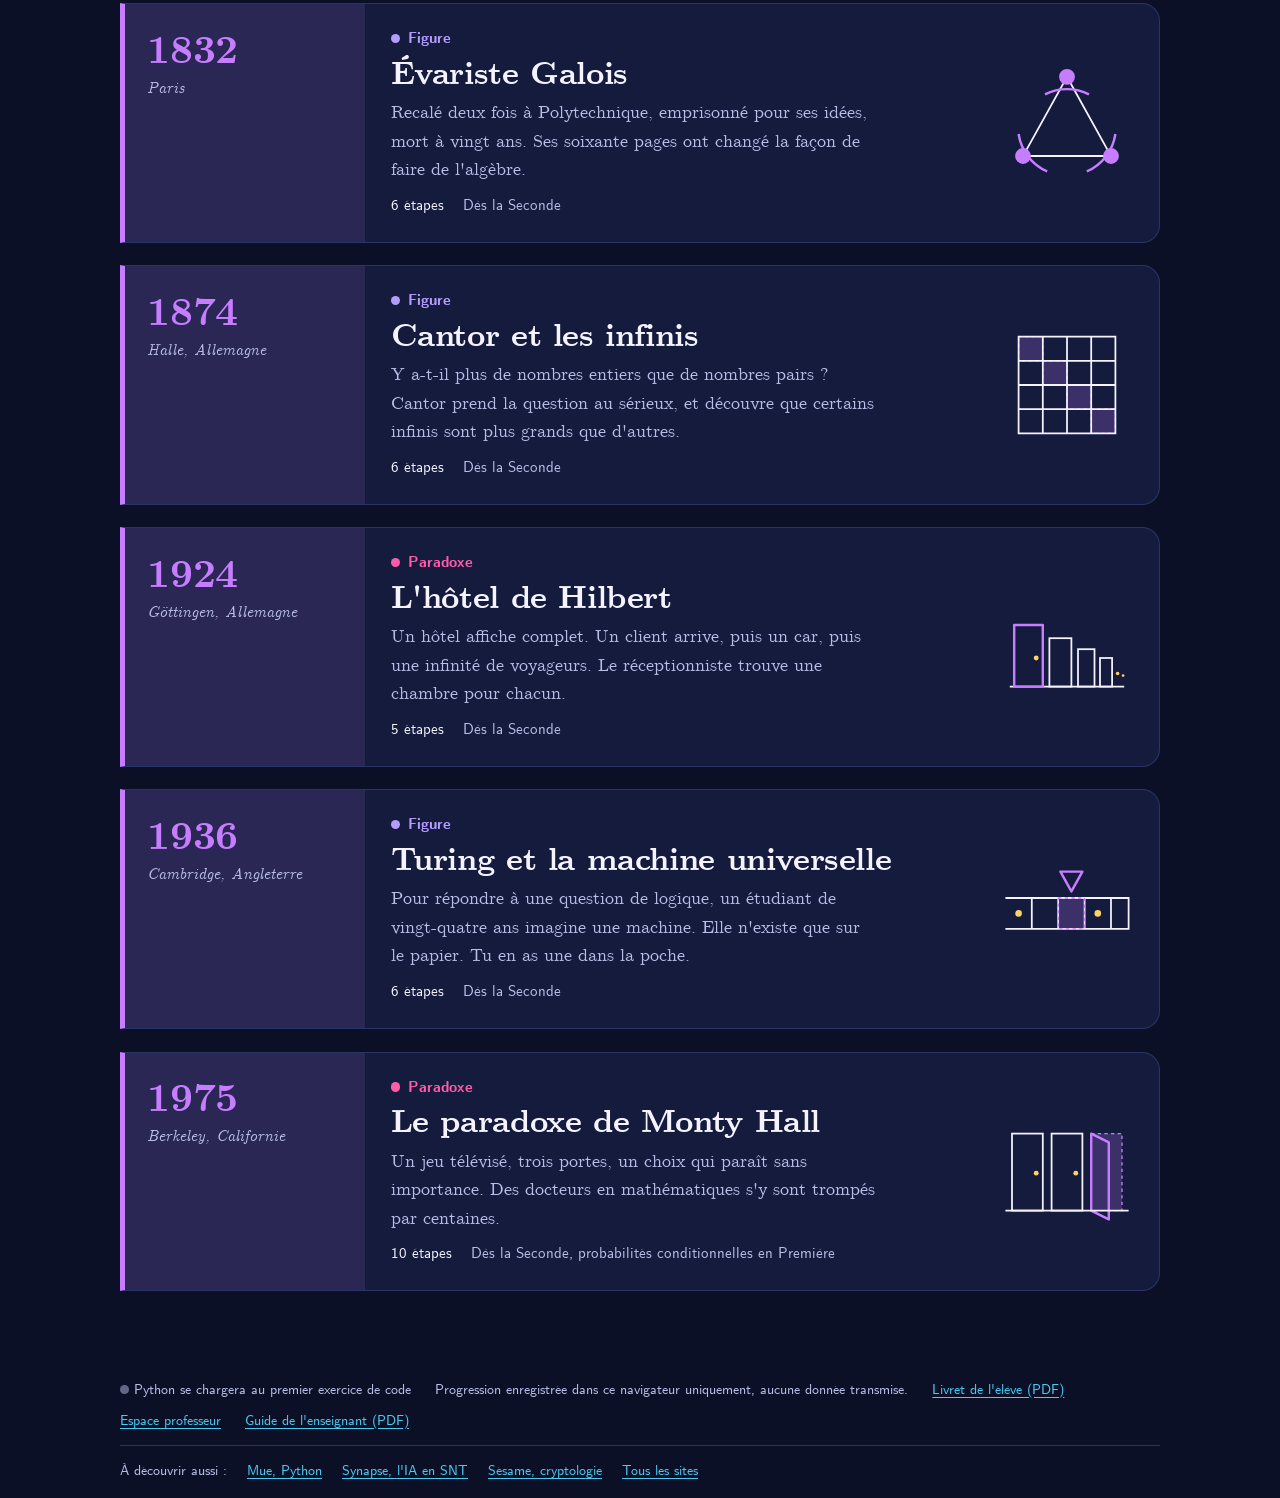
==== commit af8fad1d: "Ajoute le guide de prise en main pour l'enseignant, sans corrigé Lié depuis l'espace professeur et l" ====
--- a/index.html
+++ b/index.html
@@ -43,6 +43,7 @@
   <span>Progression enregistrée dans ce navigateur uniquement, aucune donnée transmise.</span>
   <a href="documents/livret-eleve.pdf" target="_blank" rel="noopener">Livret de l'élève (PDF)</a>
   <a href="prof.html">Espace professeur</a>
+  <a href="documents/guide-prise-en-main.pdf" target="_blank" rel="noopener">Guide de l'enseignant (PDF)</a>
   <nav class="famille" aria-label="Les autres sites">
     <span>À découvrir aussi :</span>
     <a href="https://stexsnt.github.io/python-lycee/">Mue, Python</a>
--- a/css/style.css
+++ b/css/style.css
@@ -445,6 +445,7 @@
 /* Espace professeur : plusieurs classes */
 .onglets { display: flex; flex-wrap: wrap; gap: .3rem; margin: 2.2rem 0 0; border-bottom: 2px solid var(--trait); }
 .onglets:empty { display: none; }
+.onglets > [role="tablist"] { display: contents; }
 .onglets button { font: 700 1rem var(--texte); color: var(--encre2); background: none; border: 2px solid transparent; border-bottom: 0; border-radius: 10px 10px 0 0; padding: .55rem .9rem; margin-bottom: -2px; cursor: pointer; }
 .onglets button:hover { color: var(--encre); }
 .onglets button[aria-selected="true"] { color: var(--encre); background: var(--carte); border-color: var(--trait); }
@@ -1015,3 +1016,10 @@
 /* ----- Lien vers le livret de l'élève, sous les boutons de l'accueil ----- */
 .livret-lien { margin: 1.4rem 0 0; font-size: .95rem; color: var(--encre2); max-width: 34rem; font-family: var(--ui, var(--texte)); }
 .livret-lien a { color: inherit; font-weight: 700; text-underline-offset: 3px; }
+
+/* ----- Contrastes relevés par l'audit d'accessibilité (WCAG AA) ----- */
+[data-theme="clair"] .pb-jour { color: #8F6400; }
+
+/* ----- Graphiques matplotlib affichés dans la console ----- */
+.cons img.figure { display: block; max-width: 100%; height: auto; margin: .6rem 0; background: #fff; border-radius: 10px; border: 1px solid var(--trait); }
+#etat-python[data-etat="paquets"]::before { background: var(--soleil); }
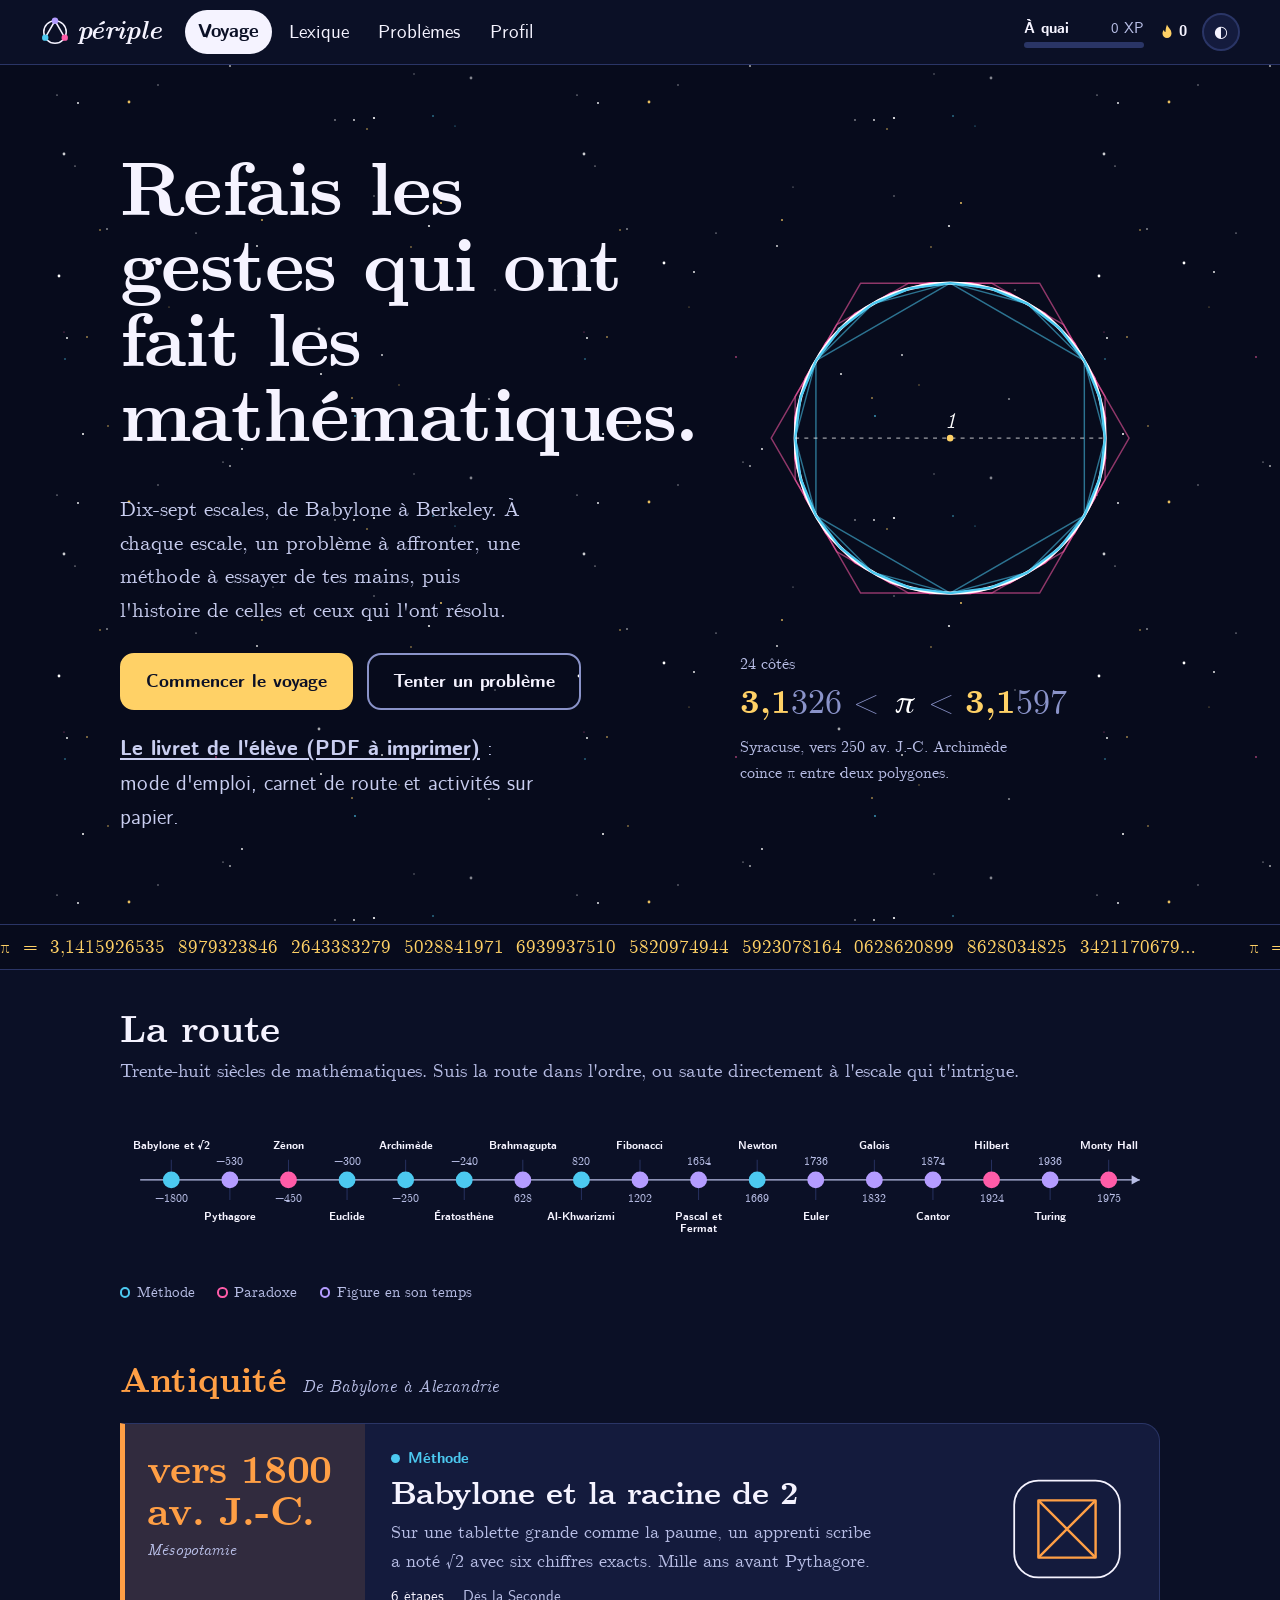
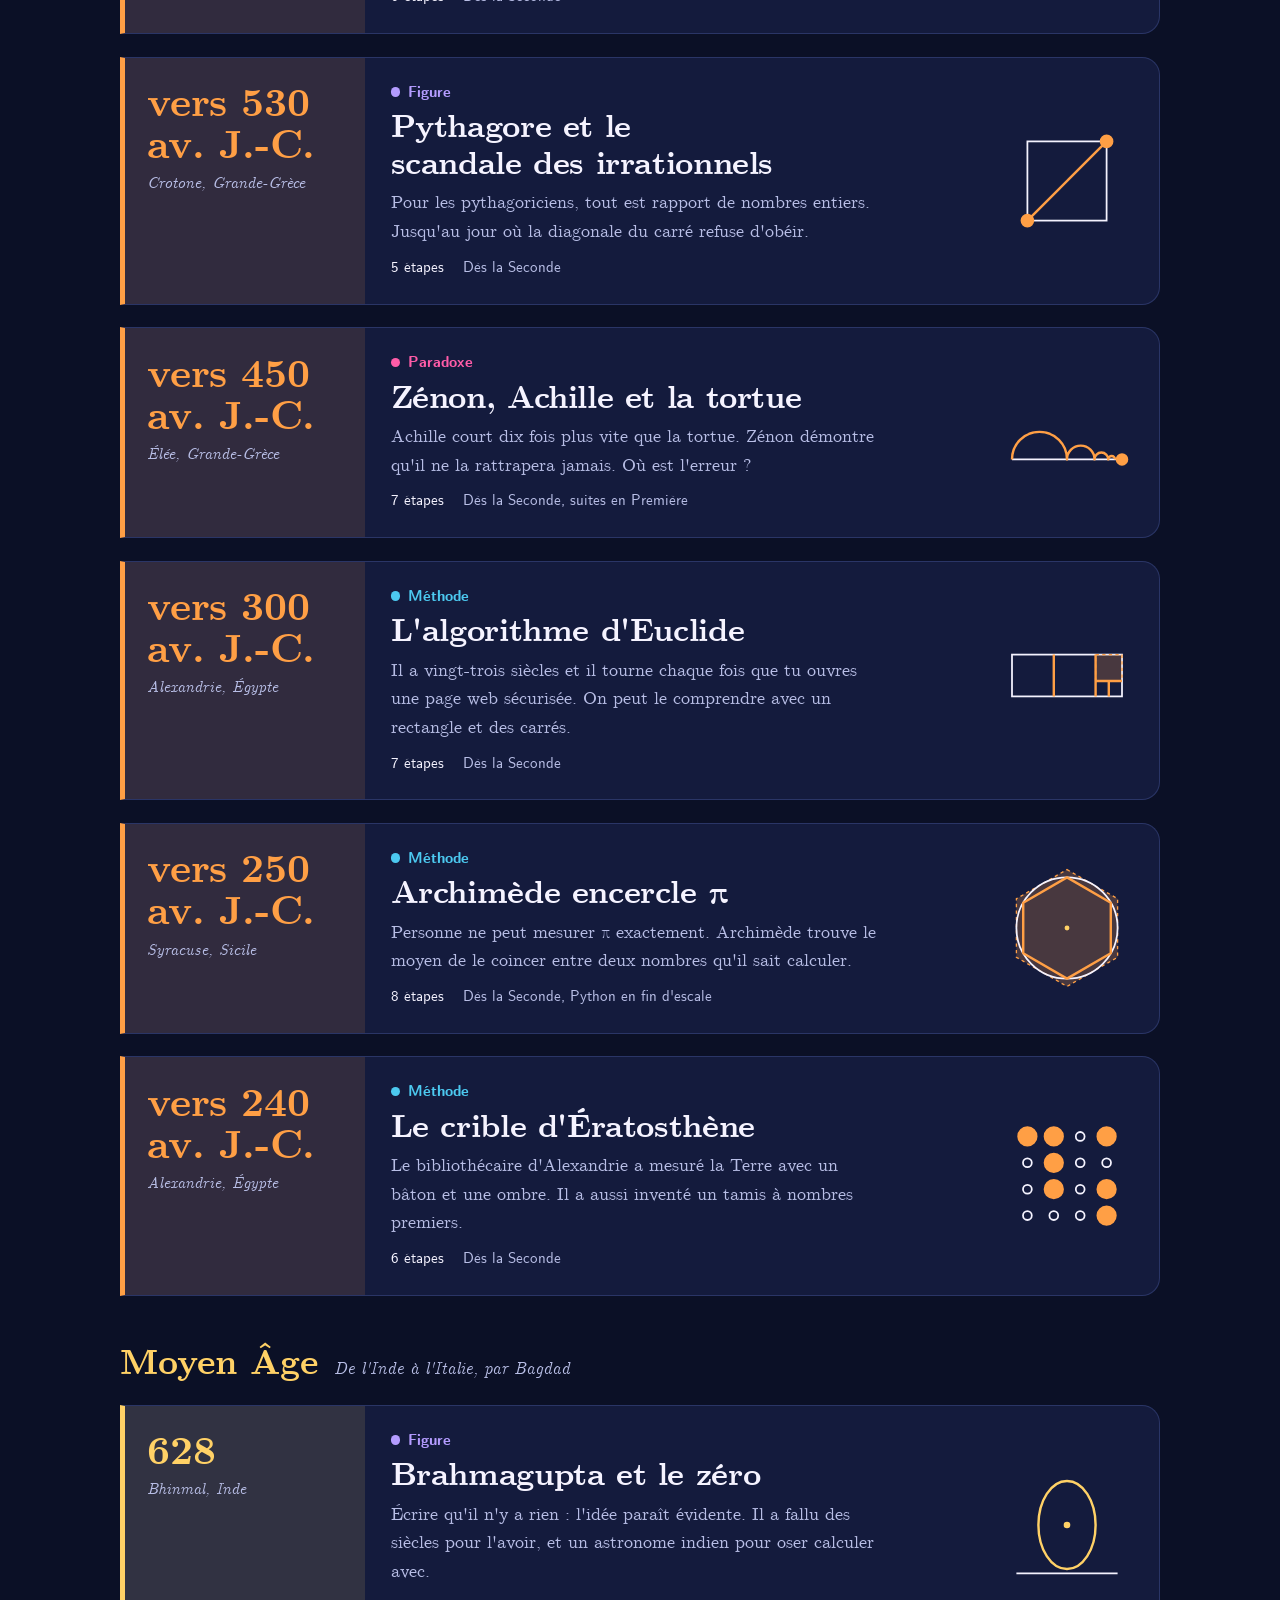
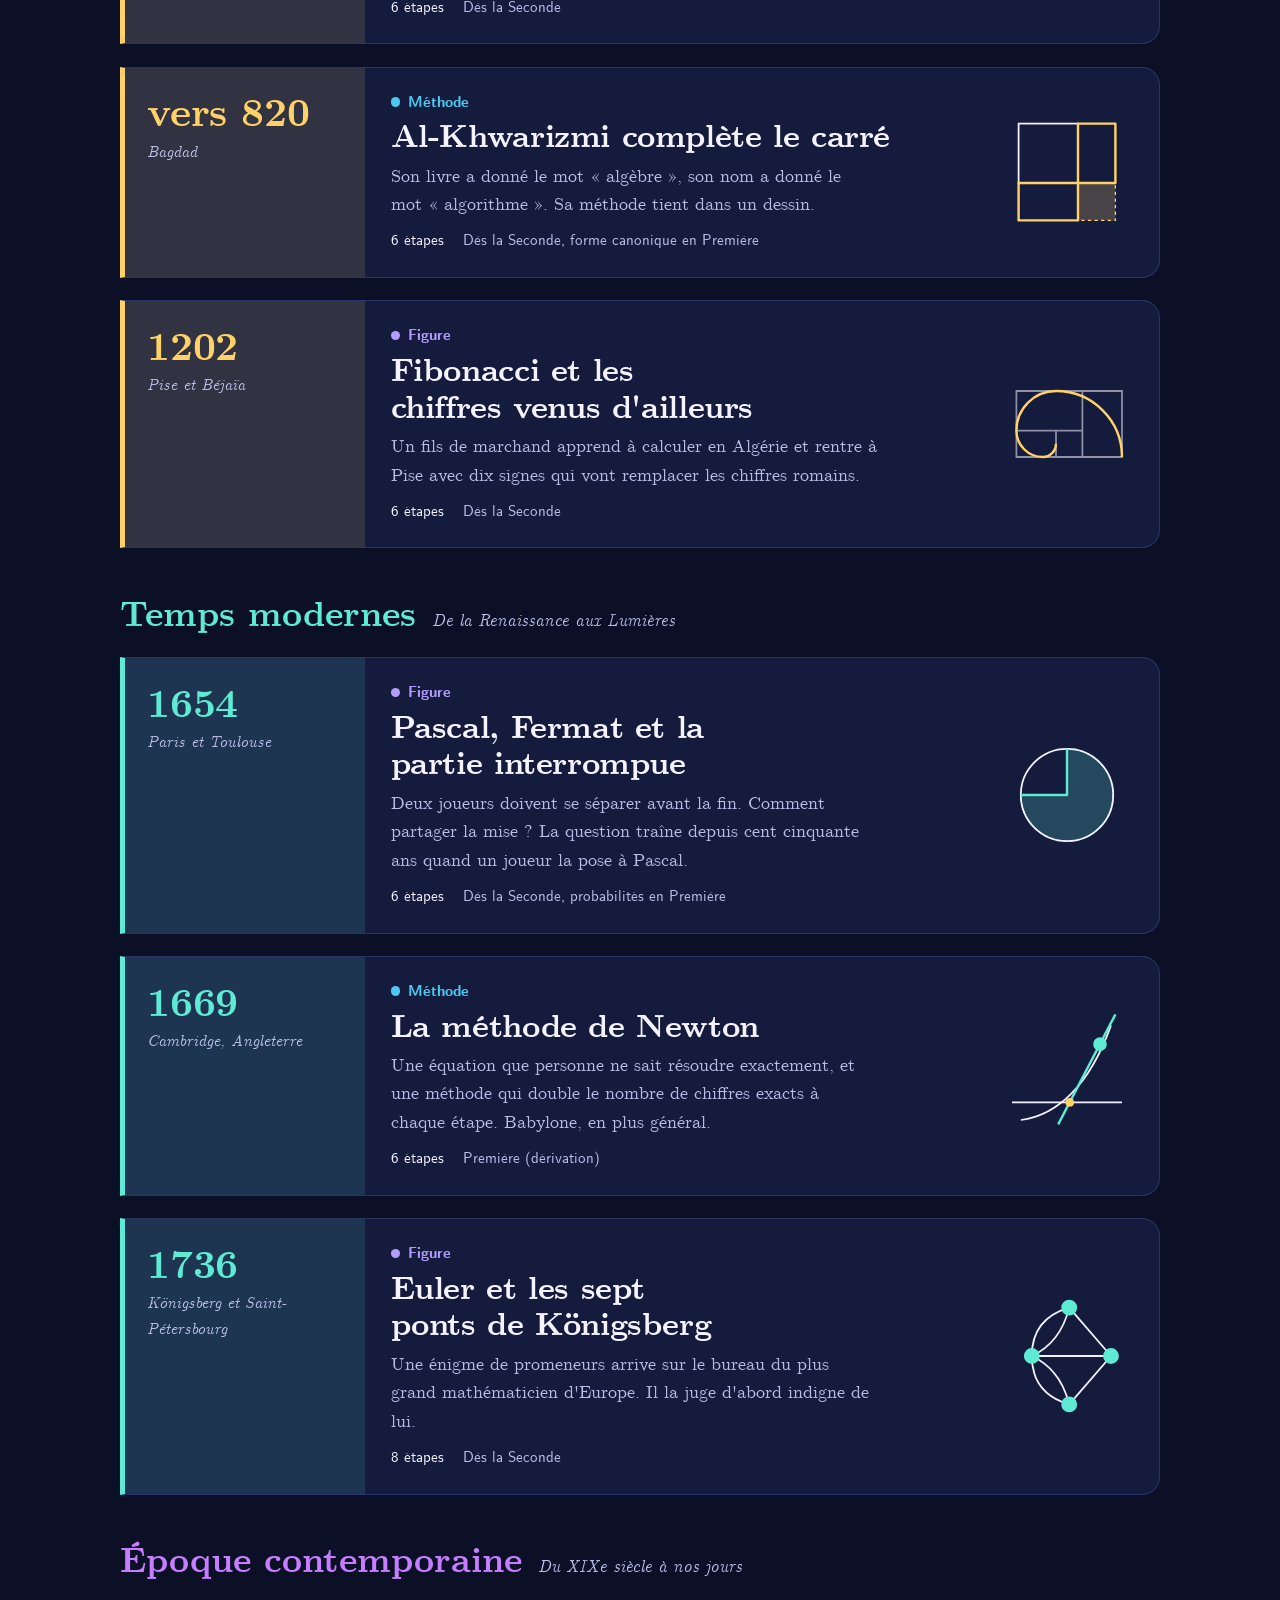
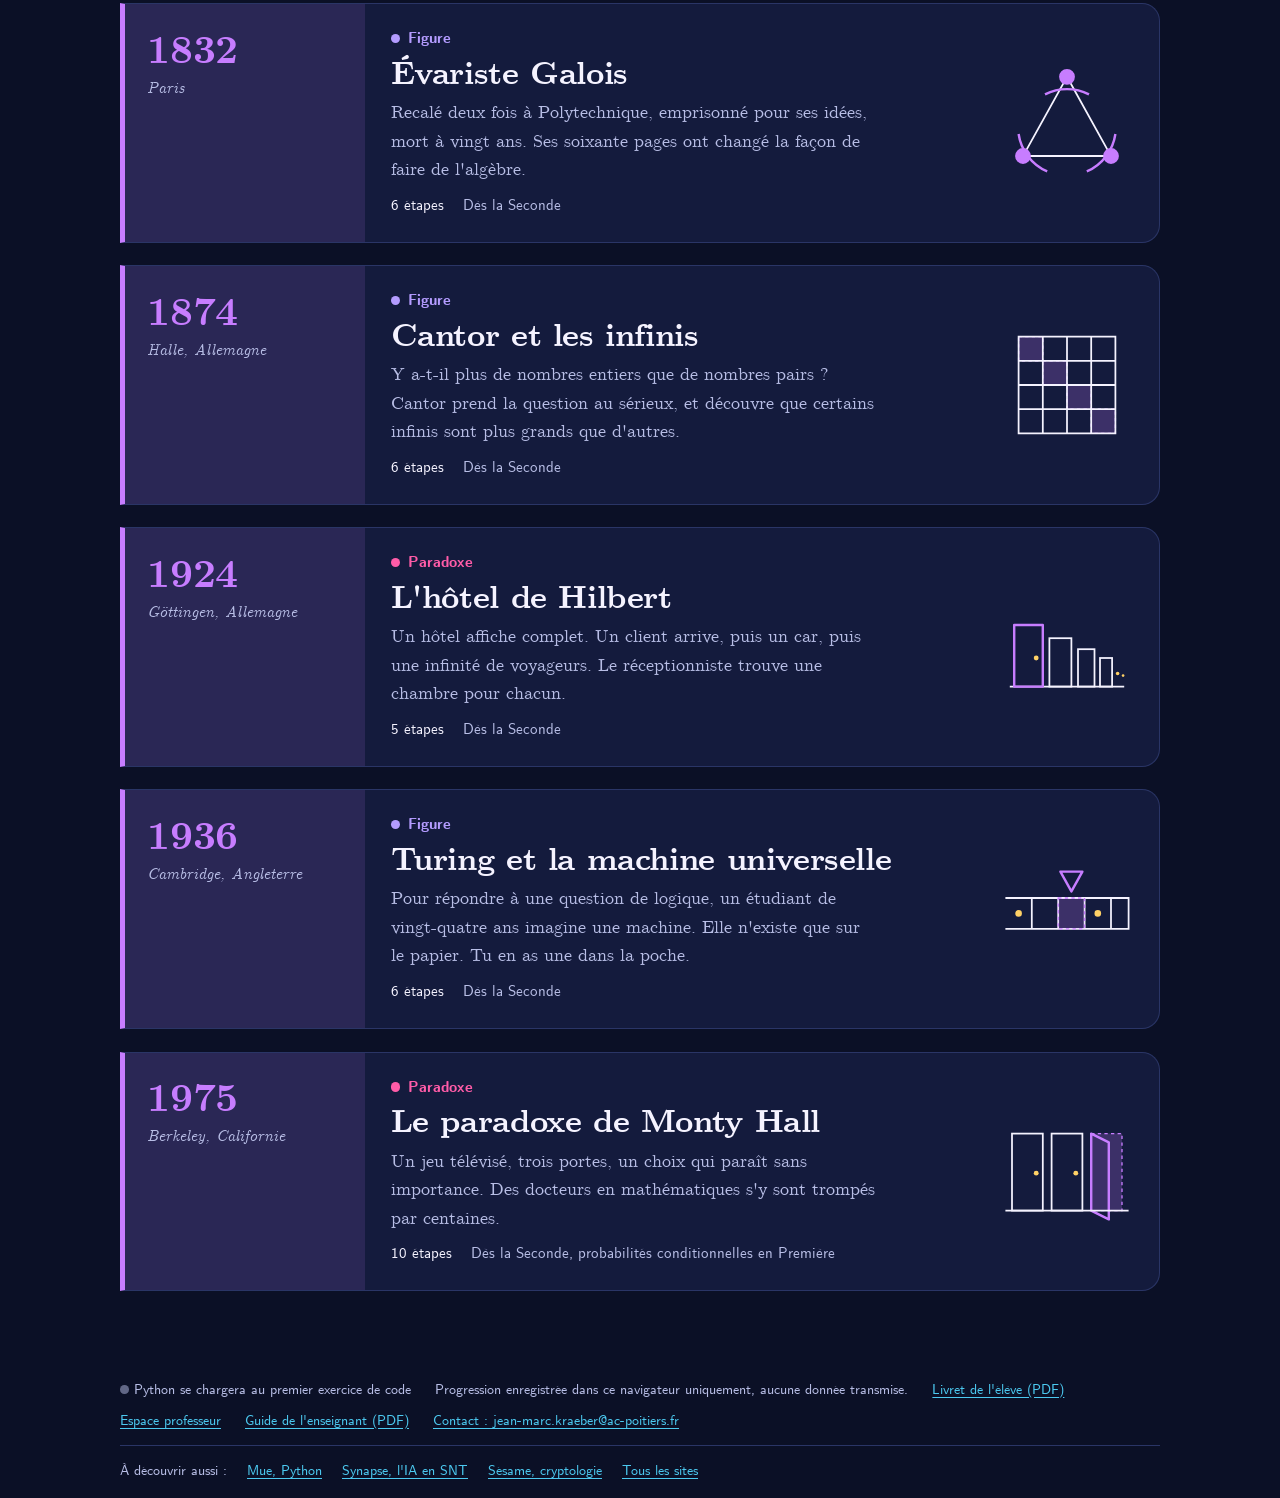
==== commit 9a26bb1e: "Ajoute l'aperçu au partage et l'adresse de contact Co-Authored-By: Claude Fable 5.2 <noreply@anthrop" ====
--- a/index.html
+++ b/index.html
@@ -6,6 +6,16 @@
 <title>Périple, un voyage dans l'histoire des mathématiques</title>
 <meta name="description" content="Un voyage dans l'histoire des mathématiques pour le lycée : à chaque escale, un problème, une méthode à expérimenter et son contexte. Dans le navigateur, sans compte.">
 <link rel="icon" href="data:image/svg+xml,%3Csvg xmlns='http://www.w3.org/2000/svg' viewBox='0 0 32 32'%3E%3Ccircle cx='16' cy='16' r='12' fill='%23F1F3EE' stroke='%2316233B' stroke-width='1.6'/%3E%3Cpath d='M5.6 22L16 4L26.4 22' fill='none' stroke='%2316233B' stroke-width='1.6'/%3E%3Ccircle cx='5.6' cy='22' r='3.4' fill='%232A4BA0'/%3E%3Ccircle cx='16' cy='4' r='3.4' fill='%238A6100'/%3E%3Ccircle cx='26.4' cy='22' r='3.4' fill='%23AE2F58'/%3E%3C/svg%3E">
+<meta property="og:type" content="website">
+<meta property="og:locale" content="fr_FR">
+<meta property="og:url" content="https://stexsnt.github.io/periple/">
+<meta property="og:title" content="Périple, un voyage dans l'histoire des mathématiques">
+<meta property="og:description" content="Dix-sept escales, de Babylone à Berkeley : un problème à affronter, une méthode à essayer, puis l'histoire de celles et ceux qui l'ont résolu.">
+<meta property="og:image" content="https://stexsnt.github.io/periple/apercu.png">
+<meta property="og:image:width" content="1200">
+<meta property="og:image:height" content="630">
+<meta property="og:image:alt" content="Page d'accueil de Périple : « Refais les gestes qui ont fait les mathématiques », avec les polygones d'Archimède">
+<meta name="twitter:card" content="summary_large_image">
 <link rel="manifest" href="manifest.webmanifest">
 <meta name="theme-color" content="#0B1026">
 <link rel="apple-touch-icon" href="icones/icone-180.png">
@@ -44,6 +54,7 @@
   <a href="documents/livret-eleve.pdf" target="_blank" rel="noopener">Livret de l'élève (PDF)</a>
   <a href="prof.html">Espace professeur</a>
   <a href="documents/guide-prise-en-main.pdf" target="_blank" rel="noopener">Guide de l'enseignant (PDF)</a>
+  <a href="mailto:jean-marc.kraeber@ac-poitiers.fr">Contact : jean-marc.kraeber@ac-poitiers.fr</a>
   <nav class="famille" aria-label="Les autres sites">
     <span>À découvrir aussi :</span>
     <a href="https://stexsnt.github.io/python-lycee/">Mue, Python</a>
